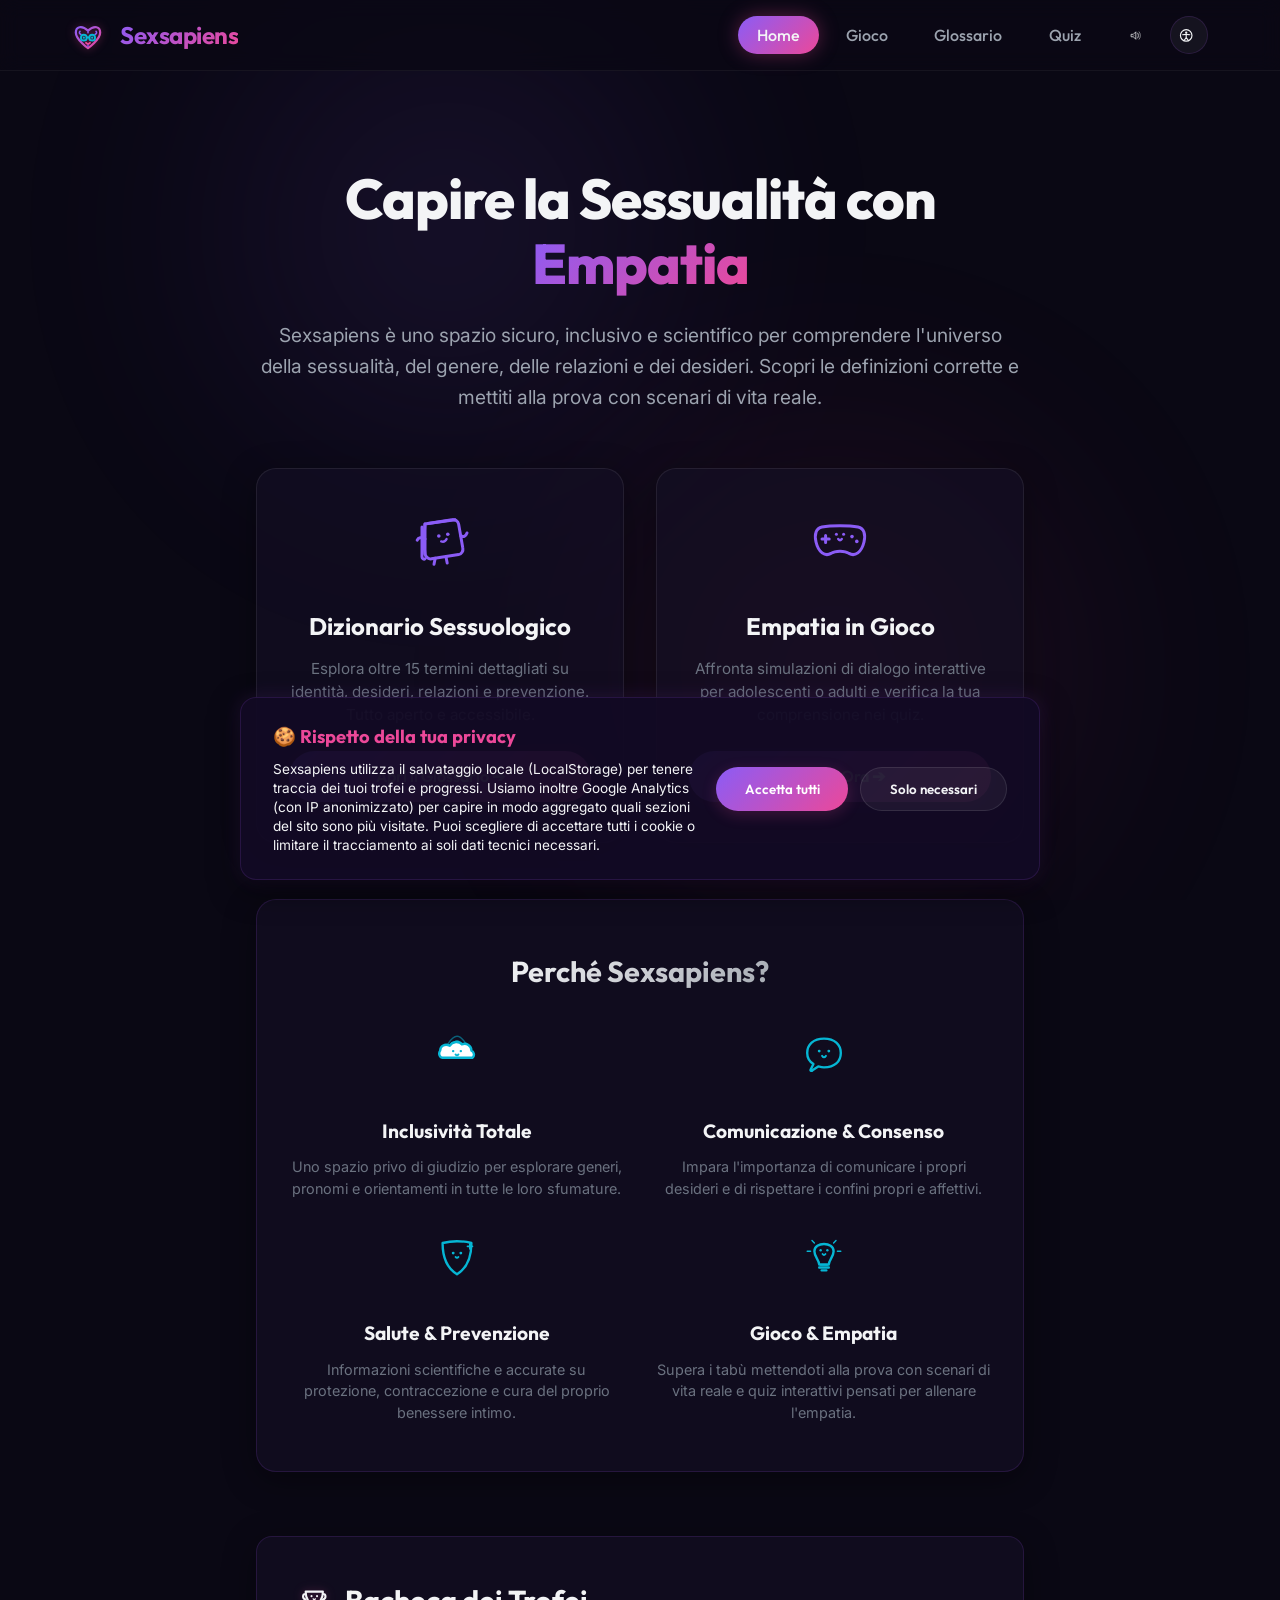
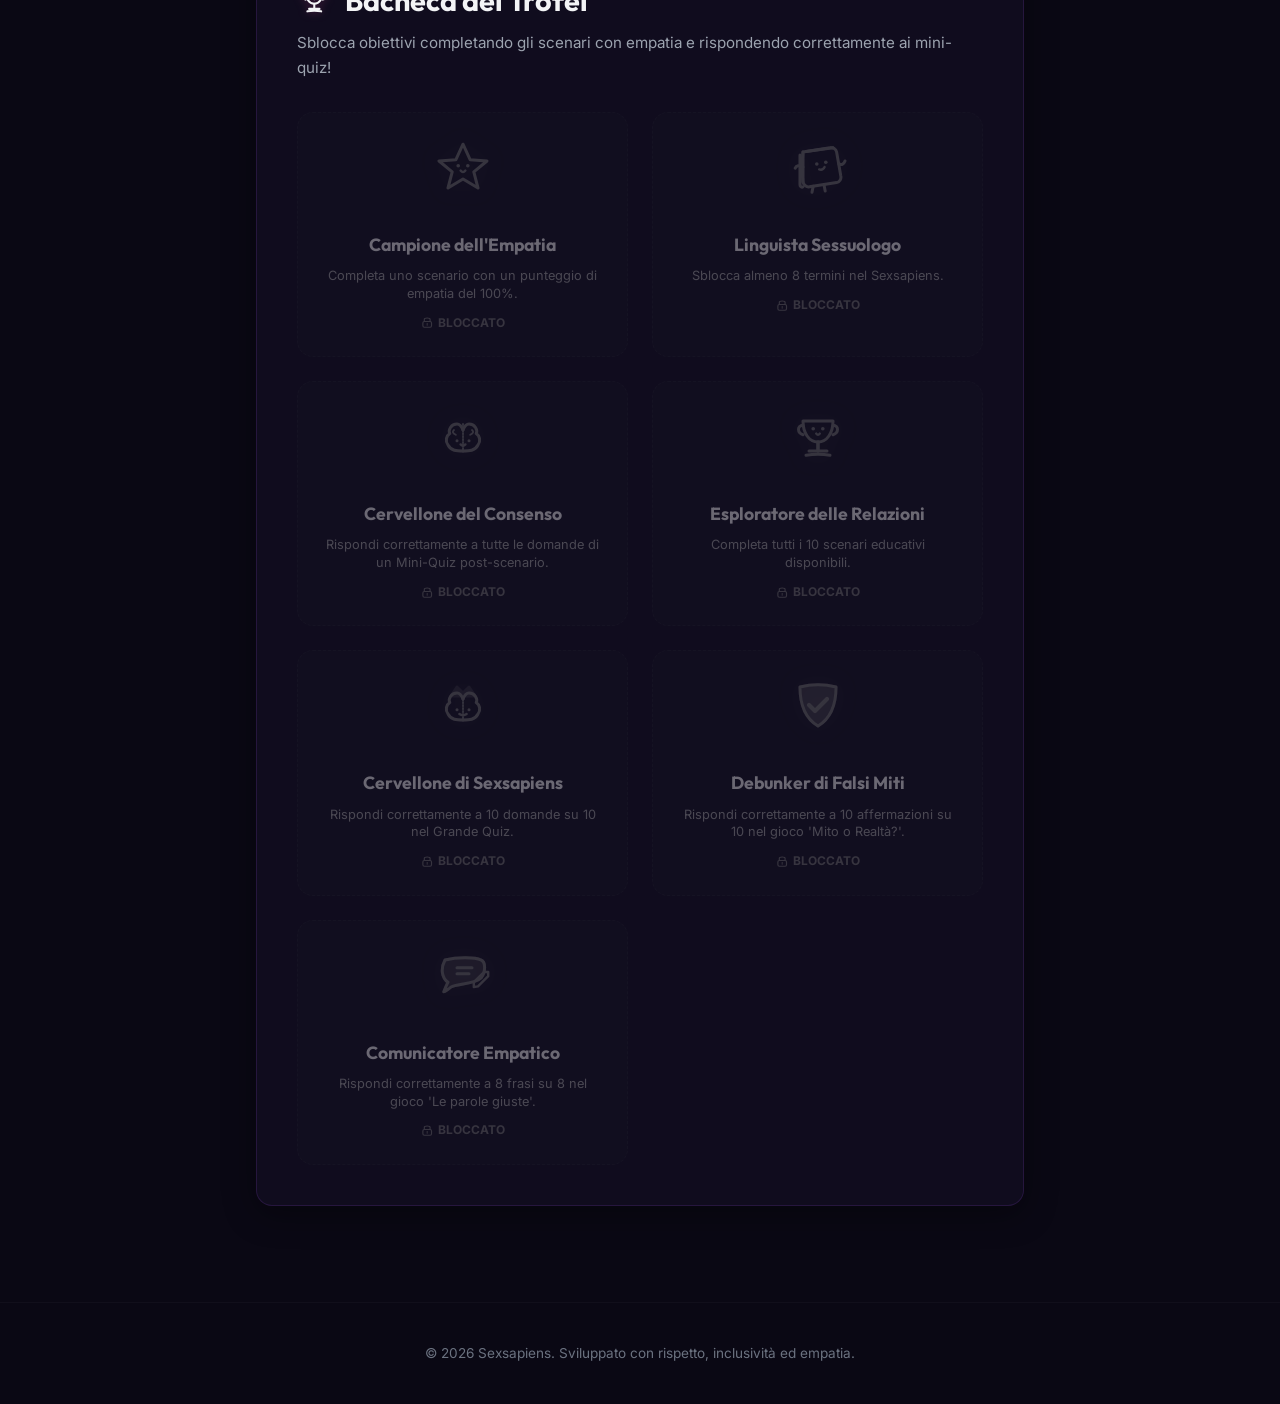
==== index.html @ 1954ef8f "Aggiorna logo navbar con versione colorata ufficiale (#2) Sostituisce il logo monocromatico con il l" ====
<!DOCTYPE html>
<html lang="it">
<head>
    <meta charset="UTF-8">
    <meta name="viewport" content="width=device-width, initial-scale=1.0">
    <title>Sexsapiens - Impara ed Esplora la Sessualità con Empatia</title>
    <meta name="description" content="Sexsapiens è uno spazio sicuro, inclusivo e scientifico per comprendere l'universo della sessualità, del genere, delle relazioni e dei desideri. Scopri definizioni chiare e mettiti alla prova con scenari interattivi.">

    <!-- Open Graph / Facebook / WhatsApp / Telegram -->
    <meta property="og:type" content="website">
    <meta property="og:url" content="https://sexsapiens.it/">
    <meta property="og:title" content="Sexsapiens - Impara ed Esplora la Sessualità con Empatia">
    <meta property="og:description" content="Spazio sicuro, inclusivo e scientifico per comprendere l'universo della sessualità, del genere, delle relazioni e dei desideri.">
    <meta property="og:image" content="https://sexsapiens.it/og-image.png">
    <meta property="og:image:width" content="1024">
    <meta property="og:image:height" content="536">

    <!-- Twitter / X / LinkedIn -->
    <meta name="twitter:card" content="summary_large_image">
    <meta name="twitter:url" content="https://sexsapiens.it/">
    <meta name="twitter:title" content="Sexsapiens - Impara ed Esplora la Sessualità con Empatia">
    <meta name="twitter:description" content="Spazio sicuro, inclusivo e scientifico per comprendere l'universo della sessualità, del genere, delle relazioni e dei desideri.">
    <meta name="twitter:image" content="https://sexsapiens.it/og-image.png">

    <!-- Google Fonts: Outfit per i titoli, Inter per il testo leggibile -->
    <link rel="preconnect" href="https://fonts.googleapis.com">
    <link rel="preconnect" href="https://fonts.gstatic.com" crossorigin>
    <link href="https://fonts.googleapis.com/css2?family=Inter:wght@300;400;500;600;700&family=Outfit:wght@400;500;600;700;800&family=Atkinson+Hyperlegible:ital,wght@0,400;0,700;1,400;1,700&display=swap" rel="stylesheet">
    <link rel="stylesheet" href="style.css">
    
    <!-- PWA Configurations -->
    <link rel="manifest" href="manifest.json">
    <meta name="theme-color" content="#120a24">
    <meta name="apple-mobile-web-app-capable" content="yes">
    <meta name="apple-mobile-web-app-status-bar-style" content="black-translucent">
    <meta name="apple-mobile-web-app-title" content="Sexsapiens">
    <link rel="apple-touch-icon" href="pwa-icon-192.png">

    <!-- Google tag (gtag.js) -->
    <script async src="https://www.googletagmanager.com/gtag/js?id=G-V53G68EN0C"></script>
    <script>
      // Disabilita il tracciamento all'avvio se il consenso non è stato ancora concesso
      if (localStorage.getItem('sexsapiens_cookie_consent') !== 'accepted') {
        window['ga-disable-G-V53G68EN0C'] = true;
      }

      window.dataLayer = window.dataLayer || [];
      function gtag(){dataLayer.push(arguments);}
      gtag('js', new Date());

      gtag('config', 'G-V53G68EN0C', {
        'anonymize_ip': true
      });
    </script>
</head>
<body>
    <!-- Sfondo animato a sfumature neon -->
    <div class="bg-gradient-glow"></div>

    <header>
        <div class="header-container">
            <div class="logo" id="btn-home">
                <span class="logo-icon">
                    <svg class="doodle-logo-svg" viewBox="0 0 100 100" width="32" height="32" fill="none">
                        <defs>
                            <linearGradient id="logoAccentGradient" x1="0%" y1="0%" x2="100%" y2="100%">
                                <stop offset="0%" stop-color="#8b5cf6" />
                                <stop offset="100%" stop-color="#ec4899" />
                            </linearGradient>
                        </defs>
                        <!-- Cuore / Cervello -->
                        <path d="M50 85 C50 85 12 58 12 36 C12 18 30 12 50 30 C70 12 88 18 88 36 C88 58 50 85 50 85 Z" stroke="url(#logoAccentGradient)" stroke-width="7" stroke-linecap="round" stroke-linejoin="round" />
                        <!-- Divisione Cervello (Emisferi) -->
                        <path d="M50 30 L50 40 M50 72 L50 82" stroke="#8b5cf6" stroke-width="5" stroke-dasharray="2 3" stroke-linecap="round" />
                        <!-- Rughe del Cervello -->
                        <path d="M25 32 Q20 38 28 42" stroke="#8b5cf6" stroke-width="5" stroke-linecap="round" />
                        <path d="M75 32 Q80 38 72 42" stroke="#8b5cf6" stroke-width="5" stroke-linecap="round" />
                        <!-- Occhiali Sapiens -->
                        <circle cx="37" cy="52" r="9" stroke="#06b6d4" stroke-width="6" />
                        <circle cx="63" cy="52" r="9" stroke="#06b6d4" stroke-width="6" />
                        <path d="M46 52 Q50 49 54 52" stroke="#06b6d4" stroke-width="6" stroke-linecap="round" />
                        <!-- Occhi -->
                        <circle cx="37" cy="52" r="3.5" fill="#06b6d4" stroke="none" />
                        <circle cx="63" cy="52" r="3.5" fill="#06b6d4" stroke="none" />
                        <!-- Sorriso -->
                        <path d="M44 68 Q50 75 56 68" stroke="#ec4899" stroke-width="6" stroke-linecap="round" />
                    </svg>
                </span>
                <h1>Sexsapiens</h1>
            </div>
            <nav>
                <button class="nav-link active" data-target="home">Home</button>
                <button class="nav-link" data-target="simulator">Gioco</button>
                <button class="nav-link" data-target="glossary">Glossario</button>
                <button class="nav-link" data-target="quiz-mode">Quiz</button>
                <button class="nav-link audio-toggle-btn" id="btn-audio-toggle" title="Attiva/Disattiva Audio"></button>
                <button class="a11y-toggle-btn" id="btn-a11y-toggle" title="Accessibilità ed Inclusività" aria-haspopup="true" aria-expanded="false">
                    <svg class="doodle-icon-inline" viewBox="0 0 100 100" fill="none" stroke="currentColor" stroke-width="8" stroke-linecap="round" stroke-linejoin="round" style="width: 1.3em; height: 1.3em; vertical-align: middle;">
                        <circle cx="50" cy="50" r="40" />
                        <circle cx="50" cy="30" r="8" fill="currentColor" stroke="none" />
                        <path d="M25 45 Q50 40 75 45" />
                        <path d="M50 38 L50 65 L35 85 M50 65 L65 85" />
                    </svg>
                </button>
            </nav>
        </div>
        
        <!-- Pannello Accessibilità fluttuante -->
        <div id="a11y-menu-panel" class="a11y-menu-panel glass-panel hidden" aria-label="Opzioni di Accessibilità">
            <h3>Strumenti di Accessibilità</h3>
            
            <div class="a11y-option">
                <span class="a11y-option-label">Alta leggibilità (dislessia)</span>
                <button class="a11y-btn-toggle" id="btn-toggle-dyslexia" aria-pressed="false">Disattivo</button>
            </div>
            
            <div class="a11y-option">
                <span class="a11y-option-label">Contrasto elevato</span>
                <button class="a11y-btn-toggle" id="btn-toggle-contrast" aria-pressed="false">Disattivo</button>
            </div>
            
            <div class="a11y-option-size">
                <span class="a11y-option-label" style="display: block; margin-bottom: 0.5rem; text-align: left;">Dimensione testo</span>
                <div class="a11y-size-buttons">
                    <button class="a11y-size-btn active" data-size="normal">Normale</button>
                    <button class="a11y-size-btn" data-size="large">Grande</button>
                    <button class="a11y-size-btn" data-size="xlarge">Molto Grande</button>
                </div>
            </div>
        </div>
    </header>

    <main class="content-container">
        
        <!-- SEZIONE 1: HOME / LANDING PAGE -->
        <section id="sec-home" class="view-section active">
            <div class="hero-section">
                <h2 class="hero-title">Capire la Sessualità con <span class="text-gradient">Empatia</span></h2>
                <p class="hero-subtitle">
                    Sexsapiens è uno spazio sicuro, inclusivo e scientifico per comprendere l'universo della sessualità, del genere, delle relazioni e dei desideri. Scopri le definizioni corrette e mettiti alla prova con scenari di vita reale.
                </p>

                <!-- Bottoni CTA per navigazione rapida -->
                <div class="cta-cards-container">
                    <div class="cta-card glass-panel" id="cta-go-glossary">
                        <div class="cta-icon">
                            <svg class="doodle-icon" viewBox="0 0 100 100" fill="none" stroke="currentColor" stroke-width="5" stroke-linecap="round" stroke-linejoin="round">
                              <path d="M25 25 L70 18 C75 17 80 20 81 25 L88 65 C89 70 86 75 81 76 L36 83 C31 84 26 80 25 75 Z" />
                              <path d="M25 25 C25 25 22 55 25 75" />
                              <path d="M20 30 L20 80 C20 82 23 85 25 83" />
                              <path d="M30 24 L75 18" />
                              <circle cx="48" cy="45" r="3" fill="currentColor" stroke="none" />
                              <circle cx="63" cy="42" r="3" fill="currentColor" stroke="none" />
                              <path d="M52 54 Q58 56 61 50" stroke-width="4" />
                              <path d="M25 50 Q15 45 12 52" />
                              <path d="M85 45 Q92 48 95 40" />
                              <path d="M42 82 L40 92" />
                              <path d="M60 80 L62 90" />
                            </svg>
                        </div>
                        <h3>Dizionario Sessuologico</h3>
                        <p>Esplora oltre 15 termini dettagliati su identità, desideri, relazioni e prevenzione. Tutto aperto e accessibile.</p>
                        <span class="btn-primary">Apri il Glossario ➔</span>
                    </div>
                    <div class="cta-card glass-panel" id="cta-go-game">
                        <div class="cta-icon">
                            <svg class="doodle-icon" viewBox="0 0 100 100" fill="none" stroke="currentColor" stroke-width="5" stroke-linecap="round" stroke-linejoin="round">
                              <path d="M20 30 C35 27 65 27 80 30 C90 32 93 42 90 55 C86 72 75 80 65 74 C58 69 42 69 35 74 C25 80 14 72 10 55 C7 42 10 32 20 30 Z" />
                              <path d="M20 50 L32 50 M26 44 L26 56" stroke-width="5" />
                              <circle cx="70" cy="46" r="3" fill="currentColor" stroke="none" />
                              <circle cx="78" cy="54" r="3" fill="currentColor" stroke="none" />
                              <circle cx="44" cy="42" r="2.5" fill="currentColor" stroke="none" />
                              <circle cx="56" cy="42" r="2.5" fill="currentColor" stroke="none" />
                              <path d="M47 50 Q50 54 53 50" stroke-width="4" />
                            </svg>
                        </div>
                        <h3>Empatia in Gioco</h3>
                        <p>Affronta simulazioni di dialogo interattive per adolescenti o adulti e verifica la tua comprensione nei quiz.</p>
                        <span class="btn-primary">Gioca Ora ➔</span>
                    </div>
                </div>

                <!-- Pilastri di valore -->
                <div class="values-section glass-panel">
                    <h3 class="section-subtitle-center">Perché Sexsapiens?</h3>
                    <div class="values-grid">
                        <div class="value-item">
                            <span class="value-icon">
                                <svg class="doodle-icon" viewBox="0 0 100 100" fill="none" stroke="currentColor" stroke-width="5" stroke-linecap="round" stroke-linejoin="round">
                                  <path d="M25 60 C20 40 40 15 50 15 C60 15 80 40 75 60" stroke-width="3" opacity="0.5" />
                                  <path d="M32 60 C28 45 42 25 50 25 C58 25 72 45 68 60" stroke-width="3" opacity="0.7" />
                                  <path d="M39 60 C36 50 44 35 50 35 C56 35 64 50 61 60" stroke-width="3" />
                                  <path d="M20 60 C15 60 10 52 15 45 C15 35 25 30 35 35 C40 25 55 25 60 32 C70 28 80 35 80 45 C85 47 88 55 82 60 Z" fill="#ffffff" />
                                  <circle cx="42" cy="46" r="2.5" fill="currentColor" stroke="none" />
                                  <circle cx="58" cy="46" r="2.5" fill="currentColor" stroke="none" />
                                  <path d="M47 53 Q50 57 53 53" stroke-width="4" />
                                </svg>
                            </span>
                            <h4>Inclusività Totale</h4>
                            <p>Uno spazio privo di giudizio per esplorare generi, pronomi e orientamenti in tutte le loro sfumature.</p>
                        </div>
                        <div class="value-item">
                            <span class="value-icon">
                                <svg class="doodle-icon" viewBox="0 0 100 100" fill="none" stroke="currentColor" stroke-width="5" stroke-linecap="round" stroke-linejoin="round">
                                  <path d="M50 80 C72 80 85 68 85 50 C85 32 72 20 50 20 C28 20 15 32 15 50 C15 60 20 68 28 73 L22 85 C21 87 24 88 26 86 L38 78 C42 79 46 80 50 80 Z" />
                                  <circle cx="40" cy="46" r="3" fill="currentColor" stroke="none" />
                                  <circle cx="60" cy="46" r="3" fill="currentColor" stroke="none" />
                                  <path d="M46 56 Q50 62 54 56" stroke-width="4" />
                                </svg>
                            </span>
                            <h4>Comunicazione & Consenso</h4>
                            <p>Impara l'importanza di comunicare i propri desideri e di rispettare i confini propri e affettivi.</p>
                        </div>
                        <div class="value-item">
                            <span class="value-icon">
                                <svg class="doodle-icon" viewBox="0 0 100 100" fill="none" stroke="currentColor" stroke-width="5" stroke-linecap="round" stroke-linejoin="round">
                                  <path d="M20 25 C40 20 60 20 80 25 C80 50 75 75 50 90 C25 75 20 50 20 25 Z" />
                                  <path d="M72 32 L82 32 M77 27 L77 37" stroke-width="4" />
                                  <circle cx="42" cy="46" r="3" fill="currentColor" stroke="none" />
                                  <circle cx="58" cy="46" r="3" fill="currentColor" stroke="none" />
                                  <path d="M47 54 Q50 58 53 54" stroke-width="4" />
                                </svg>
                            </span>
                            <h4>Salute & Prevenzione</h4>
                            <p>Informazioni scientifiche e accurate su protezione, contraccezione e cura del proprio benessere intimo.</p>
                        </div>
                        <div class="value-item">
                            <span class="value-icon">
                                <svg class="doodle-icon" viewBox="0 0 100 100" fill="none" stroke="currentColor" stroke-width="5" stroke-linecap="round" stroke-linejoin="round">
                                  <!-- Lampadina doodle -->
                                  <path d="M30 42 C30 22, 70 22, 70 42 C70 54, 60 60, 60 70 L40 70 C40 60, 30 54, 30 42 Z" />
                                  <path d="M43 70 L57 70 M40 76 L60 76 M45 82 L55 82" />
                                  <path d="M15 42 L22 42 M85 42 L78 42 M25 20 L30 25 M75 20 L70 25" stroke-width="3" />
                                  <!-- Faccina felice -->
                                  <circle cx="43" cy="40" r="2.5" fill="currentColor" stroke="none" />
                                  <circle cx="57" cy="40" r="2.5" fill="currentColor" stroke="none" />
                                  <path d="M47 48 Q50 52 53 48" stroke-width="4" />
                                </svg>
                            </span>
                            <h4>Gioco & Empatia</h4>
                            <p>Supera i tabù mettendoti alla prova con scenari di vita reale e quiz interattivi pensati per allenare l'empatia.</p>
                        </div>
                    </div>
                </div>

                <!-- Bacheca dei Trofei -->
                <div class="trophy-showcase glass-panel">
                    <h3>
                        <svg class="doodle-icon-inline title-doodle-icon" viewBox="0 0 100 100" fill="none" stroke="currentColor" stroke-width="6" stroke-linecap="round" stroke-linejoin="round">
                          <path d="M25 25 L75 25 C75 45 65 60 50 60 C35 60 25 45 25 25 Z" />
                          <path d="M25 32 C15 32 15 45 25 48" />
                          <path d="M75 32 C85 32 85 45 75 48" />
                          <path d="M50 60 L50 75" stroke-width="6" />
                          <path d="M35 75 C45 75 55 75 65 75" />
                          <path d="M30 82 C42 80 58 80 70 82" />
                          <circle cx="42" cy="38" r="3" fill="currentColor" stroke="none" />
                          <circle cx="58" cy="38" r="3" fill="currentColor" stroke="none" />
                          <path d="M47 46 Q50 50 53 46" stroke-width="4" />
                        </svg>Bacheca dei Trofei
                    </h3>
                    <p class="trophy-subtitle">Sblocca obiettivi completando gli scenari con empatia e rispondendo correttamente ai mini-quiz!</p>
                    <div class="trophy-grid" id="trophy-grid">
                        <!-- Caricati dinamicamente da JS -->
                    </div>
                </div>
            </div>
        </section>

        <!-- SEZIONE 2: SCENARI (GIOCO SIMULATORE) -->
        <section id="sec-simulator" class="view-section">
            
            <!-- Schermata Scelta Gioco -->
            <div id="game-mode-selection-screen" class="game-mode-selection-screen glass-panel">
                <h3 class="selector-heading">Scegli la tua attività:</h3>
                <p class="scenario-selection-subtitle">Mettiti alla prova con due modalità completamente diverse.</p>
                <div class="cards-grid" style="margin-top: 1.5rem;">
                    <!-- Card Simulatore -->
                    <div class="selection-card game-card" id="card-play-scenarios">
                        <div class="card-icon">
                            <svg class="doodle-icon" viewBox="0 0 100 100" fill="none" stroke="currentColor" stroke-width="5" stroke-linecap="round" stroke-linejoin="round">
                              <path d="M20 30 C35 27 65 27 80 30 C90 32 93 42 90 55 C86 72 75 80 65 74 C58 69 42 69 35 74 C25 80 14 72 10 55 C7 42 10 32 20 30 Z" />
                              <path d="M20 50 L32 50 M26 44 L26 56" stroke-width="5" />
                              <circle cx="70" cy="46" r="3" fill="currentColor" stroke="none" />
                              <circle cx="78" cy="54" r="3" fill="currentColor" stroke="none" />
                              <circle cx="44" cy="42" r="2.5" fill="currentColor" stroke="none" />
                              <circle cx="56" cy="42" r="2.5" fill="currentColor" stroke="none" />
                              <path d="M47 50 Q50 54 53 50" stroke-width="4" />
                            </svg>
                        </div>
                        <h3>Empatia in Gioco</h3>
                        <p>Affronta scenari reali a bivi, esplorando la comunicazione e le dinamiche interpersonali.</p>
                        <span class="btn-primary">Gioca ➔</span>
                    </div>
                    <!-- Card Miti -->
                    <div class="selection-card game-card" id="card-play-myths">
                        <div class="card-icon">
                            <svg class="doodle-icon" viewBox="0 0 100 100" fill="none" stroke="currentColor" stroke-width="5" stroke-linecap="round" stroke-linejoin="round">
                              <path d="M20 20 C40 15 60 15 80 20 C80 45 75 70 50 85 C25 70 20 45 20 20 Z" fill="var(--accent-cyan)" opacity="0.3" />
                              <path d="M20 20 C40 15 60 15 80 20 C80 45 75 70 50 85 C25 70 20 45 20 20 Z" />
                              <path d="M35 50 L45 60 L65 40" stroke-width="7" />
                              <circle cx="44" cy="42" r="2.5" fill="currentColor" stroke="none" />
                              <circle cx="56" cy="42" r="2.5" fill="currentColor" stroke="none" />
                            </svg>
                        </div>
                        <h3>Mito o Realtà?</h3>
                        <p>Sfida te stesso nel riconoscere le bufale e le verità scientifiche su salute e sessualità.</p>
                        <span class="btn-primary">Sfida i Miti ➔</span>
                    </div>
                    <!-- Card Le Parole Giuste -->
                    <div class="selection-card game-card" id="card-play-words">
                        <div class="card-icon">
                            <svg class="doodle-icon" viewBox="0 0 100 100" fill="none" stroke="currentColor" stroke-width="5" stroke-linecap="round" stroke-linejoin="round">
                              <path d="M20 25 C40 20 70 20 80 25 C88 28 88 45 80 55 C70 65 40 65 30 70 C28 72 20 78 18 78 C18 78 22 68 25 62 C15 55 12 40 20 25 Z" />
                              <path d="M40 38 L65 38 M40 48 L60 48" stroke-width="5" />
                              <path d="M68 62 L85 45 C87 43 90 43 92 45 C94 47 94 50 92 52 L75 69 L68 70 Z" stroke-width="4" fill="var(--accent-magenta)" opacity="0.3" />
                              <circle cx="38" cy="35" r="2" fill="currentColor" stroke="none" />
                              <circle cx="58" cy="35" r="2" fill="currentColor" stroke="none" />
                            </svg>
                        </div>
                        <h3>Le Parole Giuste</h3>
                        <p>Impara a evitare frasi insensibili o escludenti, trovando l'alternativa empatica e corretta.</p>
                        <span class="btn-primary">Inizia ➔</span>
                    </div>
                </div>
            </div>

            <!-- Schermata Scelta Target (Nascosta di default) -->
            <div id="target-selection-screen" class="target-selection-screen glass-panel hidden">
                <div style="display: flex; align-items: center; justify-content: space-between; margin-bottom: 1rem; width: 100%; flex-wrap: wrap; gap: 10px;">
                    <h3 class="selector-heading" style="margin-bottom:0;">Scegli il tuo percorso:</h3>
                    <button class="btn-secondary" id="btn-back-to-games" style="padding: 0.5rem 1rem; font-size: 0.85rem;">⬅ Cambia Gioco</button>
                </div>
                <p class="scenario-selection-subtitle">Seleziona la fascia d'età e le tematiche che desideri affrontare per iniziare a giocare.</p>
                <div class="cards-grid" style="margin-top: 1.5rem;">
                    <!-- Card Giovani -->
                    <div class="selection-card target-card" id="card-youth" data-audience="youth">
                        <div class="card-icon">
                            <svg class="doodle-icon" viewBox="0 0 100 100" fill="none" stroke="currentColor" stroke-width="5" stroke-linecap="round" stroke-linejoin="round">
                              <path d="M50 15 L25 52 L48 52 L35 85 L75 45 L52 45 Z" />
                              <circle cx="44" cy="40" r="2.5" fill="currentColor" stroke="none" />
                              <circle cx="56" cy="40" r="2.5" fill="currentColor" stroke="none" />
                              <path d="M47 46 Q50 49 53 46" stroke-width="3" />
                            </svg>
                        </div>
                        <h3>Giovani & Adolescenti</h3>
                        <p>Identità, orientamento, prime relazioni, consenso e scoperta di sé in modo semplice e inclusivo.</p>
                        <span class="btn-primary">Entra ➔</span>
                    </div>
                    <!-- Card Adulti -->
                    <div class="selection-card target-card" id="card-adults" data-audience="adults">
                        <div class="card-icon">
                            <svg class="doodle-icon" viewBox="0 0 100 100" fill="none" stroke="currentColor" stroke-width="5" stroke-linecap="round" stroke-linejoin="round">
                              <path d="M50 85 C65 85 75 75 75 60 C75 42 62 30 55 15 C52 25 45 32 38 38 C30 45 25 55 25 65 C25 76 35 85 50 85 Z" />
                              <path d="M50 78 C58 78 63 72 63 65 C63 56 55 50 50 42 C45 50 42 54 39 58 C37 62 37 68 50 78 Z" stroke-width="3" opacity="0.7" />
                              <circle cx="44" cy="60" r="2.5" fill="currentColor" stroke="none" />
                              <circle cx="56" cy="60" r="2.5" fill="currentColor" stroke="none" />
                              <path d="M47 66 Q50 70 53 66" stroke-width="4" />
                            </svg>
                        </div>
                        <h3>Adulti & Coppie</h3>
                        <p>Desiderio, fantasie, comunicazione intima, consenso avanzato e la complessità delle relazioni.</p>
                        <span class="btn-primary">Entra ➔</span>
                    </div>
                </div>
            </div>

            <!-- Schermata Gioco Miti -->
            <div id="myth-game-screen" class="myth-game-screen glass-panel hidden">
                <div class="myth-header" style="display: flex; align-items: center; justify-content: space-between; margin-bottom: 1.5rem; width: 100%; flex-wrap: wrap; gap: 10px;">
                    <button class="btn-secondary" id="btn-back-to-games-myths" style="padding: 0.5rem 1rem; font-size: 0.85rem;">⬅ Cambia Gioco</button>
                    <div class="quiz-score-badge" style="margin-left: auto;">Punti: <span id="myth-score">0</span></div>
                </div>
                
                <!-- Struttura Flip Card 3D -->
                <div class="flip-card-container">
                    <div class="flip-card" id="myth-card">
                        <div class="flip-card-inner">
                            <!-- Fronte della Carta -->
                            <div class="flip-card-front glass-panel">
                                <span class="quiz-badge" id="myth-progress">Affermazione 1 di 10</span>
                                <h3 id="myth-text">Testo dell'affermazione...</h3>
                                <p class="myth-prompt-text">È un mito o una realtà scientifica?</p>
                                <div class="myth-action-buttons">
                                    <button class="myth-btn btn-myth" id="btn-choice-myth">MITO ❌</button>
                                    <button class="myth-btn btn-reality" id="btn-choice-reality">VERITÀ  </button>
                                </div>
                            </div>
                            <!-- Retro della Carta -->
                            <div class="flip-card-back glass-panel">
                                <div class="result-indicator" id="myth-result-indicator">GIUSTO!</div>
                                <h4 id="myth-back-title">La Spiegazione</h4>
                                <p id="myth-back-explanation">Spiegazione qui...</p>
                                <button class="btn-primary" id="btn-next-myth">Prossima ➔</button>
                            </div>
                        </div>
                    </div>
                </div>
            </div>

            <!-- Schermata Risultati Gioco Miti -->
            <div id="myth-game-results" class="myth-game-results glass-panel hidden">
                <div class="quiz-result-icon" id="myth-result-icon" style="display: flex; justify-content: center; align-items: center; margin-bottom: 1.5rem;">
                    <!-- Icona del risultato dinamica -->
                </div>
                <h2 id="myth-result-title" style="margin-top: 1rem; font-size: 2rem; text-align: center;">Titolo Risultato</h2>
                <p id="myth-result-subtitle" class="section-subtitle" style="margin-top: 0.5rem; max-width: 500px; margin-left: auto; margin-right: auto; text-align: center;">
                    Descrizione del risultato.
                </p>
                
                <div class="score-display-box glass-panel" style="max-width: 250px; margin: 2rem auto; padding: 1.5rem; border-radius: 15px; text-align: center;">
                    <span style="font-size: 0.9rem; text-transform: uppercase; color: var(--text-muted); font-weight: 700; display: block; margin-bottom: 0.5rem;">Miti Debunkati</span>
                    <span id="myth-final-score" style="font-size: 2.5rem; font-weight: 800; color: var(--accent-cyan);">0/10</span>
                </div>

                <div style="display: flex; gap: 15px; justify-content: center; flex-wrap: wrap; margin-top: 2rem;">
                    <button class="btn-primary" id="btn-restart-myth-game">Gioca Ancora ➔</button>
                    <button class="btn-secondary" id="btn-myths-to-games">Cambia Gioco</button>
                </div>
            </div>

            <!-- Schermata Gioco Le Parole Giuste -->
            <div id="words-game-screen" class="words-game-screen glass-panel hidden">
                <div class="words-header" style="display: flex; align-items: center; justify-content: space-between; margin-bottom: 1.5rem; width: 100%; flex-wrap: wrap; gap: 10px;">
                    <button class="btn-secondary" id="btn-back-to-games-words" style="padding: 0.5rem 1rem; font-size: 0.85rem;">⬅ Cambia Gioco</button>
                    <div class="quiz-score-badge" style="margin-left: auto;">Punti: <span id="words-score">0</span></div>
                </div>

                <div class="words-game-container" style="display: flex; flex-direction: column; gap: 1.5rem;">
                    <span class="quiz-badge" id="words-progress" style="align-self: flex-start;">Frase 1 di 8</span>
                    
                    <!-- Area Bolla di Chat da Correggere -->
                    <div class="chat-container" style="width: 100%; margin: 0.5rem 0;">
                        <div class="chat-bubble received">
                            <span class="chat-sender">Qualcuno dice:</span>
                            <p id="words-wrong-text">"Ma è solo una fase, dai, vedrai che ti passa."</p>
                        </div>
                    </div>

                    <p class="words-prompt-text" style="font-weight: 700; color: var(--accent-cyan); text-align: left; margin: 0.5rem 0;">Come puoi rispondergli in modo empatico ed inclusivo?</p>

                    <!-- Opzioni di Risposta Empatica -->
                    <div id="words-options-container" class="words-options-container" style="display: flex; flex-direction: column; gap: 12px; width: 100%;">
                        <!-- Bottoni opzioni generati via JS -->
                    </div>

                    <!-- Spiegazione Didattica (Nascosta inizialmente) -->
                    <div id="words-explanation-panel" class="words-explanation-panel hidden glass-panel" style="margin-top: 1.5rem; padding: 1.5rem; border: 2px solid var(--border-color); border-radius: 12px; text-align: left;">
                        <div class="explanation-status" id="words-explanation-status" style="font-size: 1.2rem; font-weight: 800; text-transform: uppercase; margin-bottom: 0.8rem;">ESATTO!</div>
                        <h4 style="color: var(--accent-magenta); margin-top: 0; margin-bottom: 0.5rem; font-size: 1.1rem;">Perché è importante?</h4>
                        <p id="words-explanation-text" style="font-size: 0.9rem; color: var(--text-color); line-height: 1.5; margin-bottom: 1rem;">Spiegazione didattica...</p>
                        <button class="btn-primary" id="btn-next-word">Prossima Frase ➔</button>
                    </div>
                </div>
            </div>

            <!-- Schermata Risultati Gioco Le Parole Giuste -->
            <div id="words-game-results" class="words-game-results glass-panel hidden" style="text-align: center; padding: 2rem;">
                <div class="quiz-result-icon" id="words-result-icon" style="display: flex; justify-content: center; align-items: center; margin-bottom: 1.5rem;">
                    <!-- Icona del risultato dinamica -->
                </div>
                <h2 id="words-result-title" style="font-size: 2rem; margin-top: 1rem;">Risultato Gioco</h2>
                <p id="words-result-subtitle" style="color: var(--text-muted); margin-bottom: 2rem; max-width: 600px; margin-left: auto; margin-right: auto; line-height: 1.6;">
                    Valutazione delle tue capacità comunicative...
                </p>

                <div class="score-display-box glass-panel" style="max-width: 250px; margin: 2rem auto; padding: 1.5rem; border-radius: 15px;">
                    <span style="font-size: 0.9rem; text-transform: uppercase; color: var(--text-muted); font-weight: 700; display: block; margin-bottom: 0.5rem;">Punteggio Finale</span>
                    <span id="words-final-score" style="font-size: 2.5rem; font-weight: 800; color: var(--accent-magenta);">0/0</span>
                </div>

                <div style="display: flex; gap: 15px; justify-content: center; flex-wrap: wrap; margin-top: 2rem;">
                    <button class="btn-primary" id="btn-restart-words">Rigioca ➔</button>
                    <button class="btn-secondary" id="btn-words-to-games">Cambia Gioco</button>
                </div>
            </div>

            <!-- Schermata Scelta Scenario -->
            <div id="scenario-selection-screen" class="scenario-selection-screen glass-panel hidden">
                <div style="display: flex; justify-content: space-between; align-items: center; margin-bottom: 1.5rem; flex-wrap: wrap; gap: 10px;">
                    <div>
                        <h3 style="font-size: 1.5rem; display: flex; align-items: center; gap: 8px;">
                            <svg class="doodle-icon-inline title-doodle-icon" viewBox="0 0 100 100" fill="none" stroke="currentColor" stroke-width="6" stroke-linecap="round" stroke-linejoin="round">
                              <path d="M22 25 C35 22 52 25 52 42 C52 58 35 62 22 58 C15 55 15 32 22 25 Z" />
                              <circle cx="30" cy="38" r="2.5" fill="currentColor" stroke="none" />
                              <circle cx="42" cy="38" r="2.5" fill="currentColor" stroke="none" />
                              <path d="M32 46 Q36 50 40 46" stroke-width="4" />
                              <path d="M48 42 C62 38 78 42 78 58 C78 75 62 78 48 75 C42 72 42 48 48 42 Z" />
                              <circle cx="58" cy="54" r="2.5" fill="currentColor" stroke="none" />
                              <circle cx="68" cy="54" r="2.5" fill="currentColor" stroke="none" />
                              <path d="M60 66 Q63 62 66 66" stroke-width="4" />
                            </svg>Seleziona una situazione
                        </h3>
                        <p class="scenario-selection-subtitle" style="margin: 0;">Mettiti nei panni dei protagonisti e prova a risolvere la conversazione con empatia.</p>
                    </div>
                    <button class="btn-secondary" id="btn-change-audience" style="padding: 0.5rem 1rem; font-size: 0.85rem; border-radius: 8px;">⬅ Cambia Percorso</button>
                </div>
                <div class="scenarios-list-grid" id="scenarios-list-grid">
                    <!-- Dinamico da JS -->
                </div>
            </div>

            <div class="simulator-layout hidden" id="simulator-layout-area">
                <!-- Colonna sinistra: Area di gioco -->
                <div class="game-area">
                    <div class="game-header">
                        <div class="scenario-category" id="scenario-category">Categoria</div>
                        <h2 id="scenario-title">Caricamento scenario...</h2>
                        <div class="progress-bar-container">
                            <div class="progress-bar-fill" id="progress-bar" style="width: 0%;"></div>
                        </div>
                    </div>

                    <!-- Finestra del dialogo -->
                    <div class="dialogue-card glass-panel">
                        <div class="character-container">
                            <div class="avatar-circle" id="character-avatar">
                                <svg class="doodle-icon" viewBox="0 0 100 100" fill="none" stroke="currentColor" stroke-width="5" stroke-linecap="round" stroke-linejoin="round" style="width: 100%; height: 100%; color: var(--accent-magenta);">
                                  <path d="M50 80 C72 80 85 68 85 50 C85 32 72 20 50 20 C28 20 15 32 15 50 C15 60 20 68 28 73 L22 85 C21 87 24 88 26 86 L38 78 C42 79 46 80 50 80 Z" />
                                  <circle cx="40" cy="46" r="3" fill="currentColor" stroke="none" />
                                  <circle cx="60" cy="46" r="3" fill="currentColor" stroke="none" />
                                  <path d="M46 56 Q50 62 54 56" stroke-width="4" />
                                </svg>
                            </div>
                            <div class="character-info">
                                <span class="character-name" id="character-name">Personaggio</span>
                                <span class="character-status" id="character-status">Sta parlando...</span>
                            </div>
                        </div>
                        <div class="dialogue-text" id="dialogue-text">
                            Qui compare il testo dello scenario e del dialogo dei personaggi...
                        </div>
                    </div>

                    <!-- Scelte dell'utente -->
                    <div class="options-container" id="options-container">
                        <!-- Caricamento opzioni dinamiche -->
                    </div>

                    <!-- Mini-Quiz Post-Scenario -->
                    <div class="quiz-card hidden glass-panel" id="quiz-card">
                        <div class="quiz-header">
                            <span class="quiz-badge" style="display: inline-flex; align-items: center; gap: 6px;">
                                <svg class="doodle-icon-inline" viewBox="0 0 100 100" fill="none" stroke="currentColor" stroke-width="6" stroke-linecap="round" stroke-linejoin="round" style="margin-right: 0; width: 1.3em; height: 1.3em;">
                                  <path d="M50 75 C40 75 30 75 25 65 C20 58 22 50 28 46 C25 40 30 30 40 30 C45 30 48 35 50 40" />
                                  <path d="M50 75 C60 75 70 75 75 65 C80 58 78 50 72 46 C75 40 70 30 60 30 C55 30 52 35 50 40" />
                                  <path d="M50 30 L50 75" stroke-width="3" stroke-dasharray="2 3" />
                                  <path d="M35 40 Q30 44 38 48" stroke-width="3" />
                                  <path d="M65 40 Q70 44 62 48" stroke-width="3" />
                                  <circle cx="40" cy="58" r="2.5" fill="currentColor" stroke="none" />
                                  <circle cx="60" cy="58" r="2.5" fill="currentColor" stroke="none" />
                                  <path d="M46 64 Q50 68 54 64" stroke-width="4" />
                                </svg>VERIFICA LE CONOSCENZE
                            </span>
                            <h3>Mini-Quiz Veloce</h3>
                            <p>Indovina le definizioni dei termini che hai appena sbloccato!</p>
                        </div>
                        <div class="quiz-body">
                            <h4 id="quiz-question-text">Domanda del quiz...</h4>
                            <div class="quiz-options" id="quiz-options">
                                <!-- Opzioni del quiz dinamicamente da JS -->
                            </div>
                        </div>
                        <div class="quiz-progress" id="quiz-progress">
                            Domanda 1 di 2
                        </div>
                    </div>

                    <!-- Schermata di fine scenario -->
                    <div class="end-screen hidden glass-panel" id="end-screen">
                        <div class="end-icon" style="display: flex; justify-content: center; align-items: center; min-height: 80px;">
                            <svg class="doodle-icon" viewBox="0 0 100 100" fill="none" stroke="currentColor" stroke-width="5" stroke-linecap="round" stroke-linejoin="round" style="width: 80px; height: 80px;">
                              <path d="M30 70 L50 20 L70 70 Z" />
                              <circle cx="50" cy="15" r="5" fill="none" />
                              <path d="M20 25 L28 32 M80 25 L72 32 M15 50 L25 50 M85 50 L75 50" stroke-width="3" />
                              <path d="M25 72 Q15 80 20 90" stroke-width="3" />
                              <path d="M75 72 Q85 80 80 90" stroke-width="3" />
                              <circle cx="44" cy="48" r="2.5" fill="currentColor" stroke="none" />
                              <circle cx="56" cy="48" r="2.5" fill="currentColor" stroke="none" />
                              <path d="M47 55 Q50 59 53 55" stroke-width="4" />
                            </svg>
                        </div>
                        <h3>Scenario Completato!</h3>
                        <p id="end-feedback">Complimenti per aver completato lo scenario con grande empatia!</p>
                        
                        <div class="stat-box">
                            <div class="stat-item">
                                <span class="stat-value" id="stat-empathy">100%</span>
                                <span class="stat-label">Empatia</span>
                            </div>
                            <div class="stat-item">
                                <span class="stat-value" id="stat-unlocked">0</span>
                                <span class="stat-label">Termini Sbloccati</span>
                            </div>
                            <div class="stat-item">
                                <span class="stat-value" id="stat-quiz">0/0</span>
                                <span class="stat-label">Risposte Quiz</span>
                            </div>
                        </div>

                        <div class="unlocked-terms-list" id="unlocked-terms-list">
                            <!-- Lista termini sbloccati -->
                        </div>

                        <div class="action-buttons">
                            <button class="btn-primary" id="btn-go-glossary" style="display: inline-flex; align-items: center; justify-content: center; gap: 8px;">
                                Esplora nel Glossario 
                                <svg class="doodle-icon-inline" viewBox="0 0 100 100" fill="none" stroke="currentColor" stroke-width="6" stroke-linecap="round" stroke-linejoin="round" style="margin-right: 0; width: 1.1em; height: 1.1em;">
                                  <path d="M25 25 L70 18 C75 17 80 20 81 25 L88 65 C89 70 86 75 81 76 L36 83 C31 84 26 80 25 75 Z" />
                                  <path d="M25 25 C25 25 22 55 25 75" />
                                  <path d="M20 30 L20 80 C20 82 23 85 25 83" />
                                  <path d="M30 24 L75 18" />
                                  <circle cx="48" cy="45" r="3" fill="currentColor" stroke="none" />
                                  <circle cx="63" cy="42" r="3" fill="currentColor" stroke="none" />
                                  <path d="M52 54 Q58 56 61 50" stroke-width="4" />
                                </svg>
                            </button>
                            <button class="btn-secondary" id="btn-restart-scenario" style="display: inline-flex; align-items: center; justify-content: center; gap: 8px;">
                                Riprova Scenario 
                                <svg class="doodle-icon-inline" viewBox="0 0 100 100" fill="none" stroke="currentColor" stroke-width="6" stroke-linecap="round" stroke-linejoin="round" style="margin-right: 0; width: 1.1em; height: 1.1em;">
                                  <path d="M80 50 C80 66 66 80 50 80 C34 80 20 66 20 50 C20 34 34 20 50 20 C62 20 73 28 78 40" />
                                  <path d="M68 38 L79 41 L81 30" />
                                  <circle cx="42" cy="46" r="2.5" fill="currentColor" stroke="none" />
                                  <circle cx="58" cy="46" r="2.5" fill="currentColor" stroke="none" />
                                  <path d="M47 54 Q50 58 53 54" stroke-width="4" />
                                </svg>
                            </button>
                        </div>
                    </div>
                </div>

                <!-- Colonna destra: Widget del Glossario Rapido / Aiuto -->
                <div class="sidebar-help glass-panel">
                    <h3 class="sidebar-title" style="display: flex; align-items: center; gap: 8px;">
                        <svg class="doodle-icon-inline" viewBox="0 0 100 100" fill="none" stroke="currentColor" stroke-width="6" stroke-linecap="round" stroke-linejoin="round" style="margin-right: 0; color: var(--accent-magenta); width: 1.2em; height: 1.2em;">
                          <path d="M25 25 L70 18 C75 17 80 20 81 25 L88 65 C89 70 86 75 81 76 L36 83 C31 84 26 80 25 75 Z" />
                          <path d="M25 25 C25 25 22 55 25 75" />
                          <path d="M20 30 L20 80 C20 82 23 85 25 83" />
                          <path d="M30 24 L75 18" />
                          <circle cx="48" cy="45" r="3" fill="currentColor" stroke="none" />
                          <circle cx="63" cy="42" r="3" fill="currentColor" stroke="none" />
                          <path d="M52 54 Q58 56 61 50" stroke-width="4" />
                        </svg>Parole Chiave dello Scenario
                    </h3>
                    <p class="sidebar-subtitle">Clicca sui termini per capire meglio il loro significato durante il dialogo.</p>
                    <div class="keywords-list" id="keywords-list">
                        <!-- Parole chiave dinamiche estratte dallo scenario -->
                        <div class="no-keywords">Nessun termine chiave visualizzato al momento.</div>
                    </div>
                </div>
            </div>
        </section>

        <!-- SEZIONE 3: GLOSSARIO (SEXSAPIENS) -->
        <section id="sec-glossary" class="view-section">
            <div class="glossary-header">
                <h2 class="section-title">Il Glossario <span class="text-gradient">Sexsapiens</span></h2>
                <p class="section-subtitle">Tutte le definizioni necessarie per comprendere l'identità, il genere, le fantasie e il sesso. Cerca una parola o filtra per categoria.</p>
                
                <!-- Barra di ricerca e filtri -->
                <div class="filter-controls glass-panel">
                    <div class="search-box">
                        <span class="search-icon" style="display: flex; align-items: center; justify-content: center;">
                            <svg class="doodle-icon-inline" viewBox="0 0 100 100" fill="none" stroke="currentColor" stroke-width="6" stroke-linecap="round" stroke-linejoin="round" style="margin-right: 0; width: 1.1em; height: 1.1em; color: var(--text-muted);">
                              <circle cx="45" cy="45" r="25" fill="none" />
                              <path d="M63 63 L85 85" stroke-width="8" />
                              <circle cx="37" cy="40" r="2" fill="currentColor" stroke="none" />
                              <circle cx="53" cy="40" r="2" fill="currentColor" stroke="none" />
                              <path d="M41 48 Q45 52 49 48" stroke-width="4" />
                            </svg>
                        </span>
                        <input type="text" id="glossary-search" placeholder="Cerca un termine... (es. non-binario, asessuale)">
                    </div>
                    <div class="category-filters" id="category-filters">
                        <button class="filter-btn active" data-category="all">Tutti</button>
                        <button class="filter-btn" data-category="identity">Identità & Genere</button>
                        <button class="filter-btn" data-category="orientation">Orientamento</button>
                        <button class="filter-btn" data-category="desire">Fantasie & Desideri</button>
                        <button class="filter-btn" data-category="relation">Relazioni & Consenso</button>
                        <button class="filter-btn" data-category="health">Salute & Prevenzione</button>
                    </div>
                </div>
            </div>

            <!-- Griglia dei Termini -->
            <div class="glossary-grid" id="glossary-grid">
                <!-- Caricati dinamicamente tramite JS -->
            </div>
        </section>

        <!-- SEZIONE 4: MODALITÀ QUIZ DEDICATA -->
        <section id="sec-quiz-mode" class="view-section">
            <div class="quiz-mode-container glass-panel">
                
                <!-- 1. Schermata di Avvio Quiz -->
                <div id="quiz-mode-start" class="quiz-mode-screen">
                    <div class="quiz-mode-icon">
                        <svg class="doodle-icon" viewBox="0 0 100 100" fill="none" stroke="currentColor" stroke-width="5" stroke-linecap="round" stroke-linejoin="round" style="width: 120px; height: 120px;">
                          <!-- Corona -->
                          <path d="M30 35 L40 20 L50 30 L60 20 L70 35 Z" fill="var(--accent-magenta)" opacity="0.3" />
                          <!-- Cervello -->
                          <path d="M50 75 C40 75 30 75 25 65 C20 58 22 50 28 46 C25 40 30 30 40 30 C45 30 48 35 50 40" />
                          <path d="M50 75 C60 75 70 75 75 65 C80 58 78 50 72 46 C75 40 70 30 60 30 C55 30 52 35 50 40" />
                          <path d="M50 40 L50 75" stroke-width="3" stroke-dasharray="2 3" />
                          <circle cx="40" cy="58" r="2.5" fill="currentColor" stroke="none" />
                          <circle cx="60" cy="58" r="2.5" fill="currentColor" stroke="none" />
                          <path d="M44 65 Q50 69 56 65" stroke-width="4" />
                        </svg>
                    </div>
                    <h2 class="section-title" style="margin-top: 1rem;">Sfida delle <span class="text-gradient">Conoscenze</span></h2>
                    <p class="section-subtitle" style="max-width: 600px; margin: 0.5rem auto 2rem auto;">
                        Metti alla prova la tua comprensione su identità, salute, relazioni e consenso. Rispondi a domande casuali tratte dall'intera enciclopedia di Sexsapiens.
                    </p>
                    
                    <div class="quiz-length-selector">
                        <p style="font-weight: 600; margin-bottom: 0.75rem;">Scegli la durata della sfida:</p>
                        <div style="display: flex; gap: 15px; justify-content: center; margin-bottom: 2rem;">
                            <button class="btn-secondary quiz-len-btn active" data-len="5">5 Domande</button>
                            <button class="btn-secondary quiz-len-btn" data-len="10">10 Domande</button>
                        </div>
                    </div>
                    
                    <button class="btn-primary" id="btn-start-standalone-quiz" style="padding: 12px 30px; font-size: 1.1rem;">Avvia la Sfida ➔</button>
                </div>

                <!-- 2. Schermata del Quiz Attivo -->
                <div id="quiz-mode-active" class="quiz-mode-screen hidden">
                    <div class="quiz-card-header">
                        <span class="quiz-badge" id="standalone-quiz-progress">Domanda 1 di 5</span>
                        <div class="quiz-score-badge">Punteggio: <span id="standalone-quiz-score">0</span></div>
                    </div>
                    <div class="quiz-body" style="margin-top: 1.5rem; width: 100%;">
                        <h3 id="standalone-quiz-question-text" style="font-size: 1.25rem; line-height: 1.5; margin-bottom: 1.5rem; color: var(--text-primary); border-bottom: 1px solid rgba(255, 255, 255, 0.05); padding-bottom: 1rem;">Testo della domanda?</h3>
                        <div class="quiz-options" id="standalone-quiz-options">
                            <!-- Inserite dinamicamente da JS -->
                        </div>
                    </div>
                </div>

                <!-- 3. Schermata dei Risultati Finali -->
                <div id="quiz-mode-results" class="quiz-mode-screen hidden">
                    <div class="quiz-result-icon" id="standalone-quiz-result-icon">
                        <!-- Icona del risultato dinamica da JS -->
                    </div>
                    <h2 id="standalone-quiz-result-title" style="margin-top: 1rem; font-size: 2rem;">Titolo Risultato</h2>
                    <p id="standalone-quiz-result-subtitle" class="section-subtitle" style="margin-top: 0.5rem; max-width: 500px; margin-left: auto; margin-right: auto;">
                        Descrizione del risultato basata sul punteggio dell'utente.
                    </p>
                    
                    <div class="score-display-box glass-panel" style="max-width: 250px; margin: 2rem auto; padding: 1.5rem; border-radius: 15px;">
                        <span style="font-size: 0.9rem; text-transform: uppercase; color: var(--text-muted); font-weight: 700; display: block; margin-bottom: 0.5rem;">Punteggio Finale</span>
                        <span id="standalone-quiz-final-score" style="font-size: 2.5rem; font-weight: 800; color: var(--accent-magenta);">0/0</span>
                    </div>

                    <div style="display: flex; gap: 15px; justify-content: center; flex-wrap: wrap; margin-top: 2rem;">
                        <button class="btn-primary" id="btn-restart-standalone-quiz">Gioca Ancora ➔</button>
                        <button class="btn-secondary" id="btn-quiz-to-glossary">Leggi il Glossario</button>
                    </div>
                </div>

            </div>
        </section>

    </main>

    <!-- Modal per visualizzare i dettagli di un singolo termine -->
    <div class="modal-overlay hidden" id="term-modal">
        <div class="modal-content glass-panel">
            <button class="modal-close" id="btn-close-modal">×</button>
            <div class="modal-header">
                <span class="term-badge" id="modal-term-badge">Identità</span>
                <h2 id="modal-term-title">Titolo Termine</h2>
            </div>
            <div class="modal-body">
                <p class="term-definition" id="modal-term-definition">La definizione del termine...</p>
                <div class="term-example-box">
                    <strong>Esempio pratico:</strong>
                    <p id="modal-term-example">Un esempio di come si usa o si manifesta questo termine...</p>
                </div>
            </div>
        </div>
    </div>

    <!-- Modal per la condivisione del Trofeo -->
    <div class="modal-overlay hidden" id="share-modal">
        <div class="modal-content glass-panel" style="max-width: 480px; text-align: center;">
            <button class="modal-close" id="btn-close-share-modal">×</button>
            <div class="modal-header">
                <span class="term-badge" style="background: var(--accent-gradient);">Trofeo Sbloccato!</span>
                <h2>Condividi il tuo Traguardo</h2>
            </div>
            <div class="modal-body" style="padding-top: 1rem;">
                <p style="font-size: 0.9rem; color: var(--text-muted); margin-bottom: 1.5rem;">
                    Ecco la tua cartolina trofeo personalizzata. Puoi scaricarla come immagine o condividerla direttamente sui tuoi social in modo 100% anonimo.
                </p>
                
                <!-- Anteprima dell'immagine generata -->
                <div class="share-card-preview-container" style="margin: 1rem 0; display: flex; justify-content: center;">
                    <img id="share-card-image" src="" alt="Anteprima Trofeo" style="max-width: 100%; border-radius: 12px; box-shadow: 0 4px 20px rgba(236, 72, 153, 0.3); height: auto; border: 3px solid var(--border-color);" />
                </div>
                
                <div style="display: flex; gap: 15px; justify-content: center; margin-top: 1.5rem; flex-wrap: wrap;">
                    <button class="btn-primary" id="btn-share-card-native">Condividi 🔗</button>
                    <button class="btn-secondary" id="btn-download-card">Scarica PNG 💾</button>
                </div>
            </div>
        </div>
    </div>

    <!-- Banner Cookie / GDPR -->
    <div id="cookie-banner" class="cookie-banner hidden">
        <div class="cookie-content glass-panel">
            <div class="cookie-text">
                <h3>🍪 Rispetto della tua privacy</h3>
                <p>
                    Sexsapiens utilizza il salvataggio locale (LocalStorage) per tenere traccia dei tuoi trofei e progressi. Usiamo inoltre Google Analytics (con IP anonimizzato) per capire in modo aggregato quali sezioni del sito sono più visitate. Puoi scegliere di accettare tutti i cookie o limitare il tracciamento ai soli dati tecnici necessari.
                </p>
            </div>
            <div class="cookie-buttons">
                <button id="btn-cookie-accept" class="btn-primary">Accetta tutti</button>
                <button id="btn-cookie-reject" class="btn-secondary">Solo necessari</button>
            </div>
        </div>
    </div>

    <footer>
        <p>&copy; 2026 Sexsapiens. Sviluppato con rispetto, inclusività ed empatia.</p>
    </footer>

    <script src="app.js"></script>
</body>
</html>
---- style.css ----
/* ==========================================================================
   SEXSAPIENS DESIGN SYSTEM & STYLESHEET
   Theme: Dark Mode Premium, Inclusivo e Giocoso
   ========================================================================== */

/* VARIABILI & CONFIGURAZIONE GLOBALE */
:root {
    --font-primary: 'Inter', sans-serif;
    --font-title: 'Outfit', sans-serif;

    /* Palette Colori */
    --bg-main: #0a0814;
    --bg-card: rgba(20, 16, 38, 0.6);
    --bg-card-hover: rgba(28, 22, 56, 0.85);
    --border-color: rgba(168, 85, 247, 0.15);
    --border-hover: rgba(236, 72, 153, 0.4);
    
    --text-primary: #f3f4f6;
    --text-secondary: #9ca3af;
    --text-muted: #6b7280;

    /* Gradienti Accento */
    --accent-violet: #8b5cf6;
    --accent-magenta: #ec4899;
    --accent-cyan: #06b6d4;
    --accent-gradient: linear-gradient(135deg, #8b5cf6 0%, #ec4899 100%);
    --accent-glow: 0 0 20px rgba(236, 72, 153, 0.35);

    /* Feedback */
    --color-success: #10b981;
    --color-warning: #f59e0b;
    --color-error: #ef4444;
}

/* RESET E BASE */
* {
    margin: 0;
    padding: 0;
    box-sizing: border-box;
    -webkit-tap-highlight-color: transparent;
}

body {
    background-color: var(--bg-main);
    color: var(--text-primary);
    font-family: var(--font-primary);
    min-height: 100vh;
    overflow-x: hidden;
    display: flex;
    flex-direction: column;
    position: relative;
    line-height: 1.6;
}

/* EFFETTO SFONDO ANIMATO CON AURORA NEON */
.bg-gradient-glow {
    position: fixed;
    top: 0;
    left: 0;
    width: 100vw;
    height: 100vh;
    z-index: -1;
    overflow: hidden;
    pointer-events: none;
}

.bg-gradient-glow::before,
.bg-gradient-glow::after {
    content: '';
    position: absolute;
    width: 50vw;
    height: 50vw;
    border-radius: 50%;
    filter: blur(120px);
    opacity: 0.15;
    animation: floatGlow 25s infinite alternate ease-in-out;
}

.bg-gradient-glow::before {
    background: radial-gradient(circle, var(--accent-violet) 0%, transparent 70%);
    top: -10%;
    left: 10%;
}

.bg-gradient-glow::after {
    background: radial-gradient(circle, var(--accent-magenta) 0%, transparent 70%);
    bottom: -10%;
    right: 10%;
    animation-delay: -5s;
}

@keyframes floatGlow {
    0% {
        transform: translate(0, 0) scale(1);
    }
    100% {
        transform: translate(10%, 15%) scale(1.2);
    }
}

/* SCROLLBAR PERSONALIZZATA */
::-webkit-scrollbar {
    width: 8px;
}
::-webkit-scrollbar-track {
    background: var(--bg-main);
}
::-webkit-scrollbar-thumb {
    background: rgba(139, 92, 246, 0.3);
    border-radius: 4px;
}
::-webkit-scrollbar-thumb:hover {
    background: rgba(236, 72, 153, 0.5);
}

/* ELEMENTI GLASSMORPHISM */
.glass-panel {
    background: var(--bg-card);
    backdrop-filter: blur(12px);
    -webkit-backdrop-filter: blur(12px);
    border: 1px solid var(--border-color);
    border-radius: 16px;
    box-shadow: 0 8px 32px 0 rgba(0, 0, 0, 0.37);
    transition: all 0.3s ease;
}

/* TYPOGRAPHY */
h1, h2, h3, h4 {
    font-family: var(--font-title);
    font-weight: 700;
}

.text-gradient {
    background: var(--accent-gradient);
    -webkit-background-clip: text;
    -webkit-text-fill-color: transparent;
}

/* HEADER & NAVIGAZIONE */
header {
    background: rgba(10, 8, 20, 0.8);
    backdrop-filter: blur(10px);
    -webkit-backdrop-filter: blur(10px);
    border-bottom: 1px solid rgba(255, 255, 255, 0.05);
    position: sticky;
    top: 0;
    z-index: 100;
}

.header-container {
    max-width: 1200px;
    margin: 0 auto;
    padding: 1rem 2rem;
    display: flex;
    justify-content: space-between;
    align-items: center;
}

.logo {
    display: flex;
    align-items: center;
    gap: 0.5rem;
    cursor: pointer;
    user-select: none;
}

.logo h1 {
    font-size: 1.5rem;
    background: var(--accent-gradient);
    -webkit-background-clip: text;
    -webkit-text-fill-color: transparent;
    letter-spacing: -0.5px;
}

.logo-icon {
    font-size: 1.5rem;
}

nav {
    display: flex;
    gap: 0.5rem;
}

.nav-link {
    background: transparent;
    border: none;
    color: var(--text-secondary);
    font-family: var(--font-title);
    font-weight: 500;
    font-size: 1rem;
    padding: 0.5rem 1.2rem;
    border-radius: 30px;
    cursor: pointer;
    transition: all 0.2s ease;
}

.nav-link:hover {
    color: var(--text-primary);
    background: rgba(255, 255, 255, 0.05);
}

.nav-link.active {
    color: var(--text-primary);
    background: var(--accent-gradient);
    box-shadow: var(--accent-glow);
}

/* CONTENUTO PRINCIPALE */
.content-container {
    flex: 1;
    max-width: 1200px;
    width: 100%;
    margin: 0 auto;
    padding: 2rem;
}

/* GESTIONE DELLE SEZIONI (SPA VISIBILITY) */
.view-section {
    display: none;
    animation: fadeIn 0.4s cubic-bezier(0.16, 1, 0.3, 1) forwards;
}

.view-section.active {
    display: block;
}

@keyframes fadeIn {
    from {
        opacity: 0;
        transform: translateY(10px);
    }
    to {
        opacity: 1;
        transform: translateY(0);
    }
}

/* PULSANTI */
.btn-primary {
    background: var(--accent-gradient);
    color: white;
    font-family: var(--font-title);
    font-weight: 600;
    border: none;
    padding: 0.8rem 1.8rem;
    border-radius: 30px;
    cursor: pointer;
    transition: all 0.2s ease;
    display: inline-flex;
    align-items: center;
    justify-content: center;
    box-shadow: 0 4px 15px rgba(236, 72, 153, 0.2);
}

.btn-primary:hover {
    transform: translateY(-2px);
    box-shadow: var(--accent-glow);
}

.btn-primary:active {
    transform: translateY(0);
}

.btn-secondary {
    background: rgba(255, 255, 255, 0.05);
    color: var(--text-primary);
    font-family: var(--font-title);
    font-weight: 600;
    border: 1px solid rgba(255, 255, 255, 0.1);
    padding: 0.8rem 1.8rem;
    border-radius: 30px;
    cursor: pointer;
    transition: all 0.2s ease;
    display: inline-flex;
    align-items: center;
    justify-content: center;
}

.btn-secondary:hover {
    background: rgba(255, 255, 255, 0.10);
    border-color: var(--accent-violet);
}

/* ==========================================================================
   SEZIONE 1: HOME LAYOUT
   ========================================================================== */
.hero-section {
    text-align: center;
    padding: 4rem 1rem;
    max-width: 800px;
    margin: 0 auto;
}

.hero-title {
    font-size: 3.5rem;
    font-weight: 800;
    line-height: 1.15;
    margin-bottom: 1.5rem;
    letter-spacing: -1px;
}

.hero-subtitle {
    font-size: 1.2rem;
    color: var(--text-secondary);
    margin-bottom: 3.5rem;
}

.target-selector-container {
    width: 100%;
}

.selector-heading {
    font-size: 1.5rem;
    margin-bottom: 2rem;
    color: var(--text-primary);
}

.cards-grid {
    display: grid;
    grid-template-columns: repeat(auto-fit, minmax(320px, 1fr));
    gap: 2rem;
}

.selection-card {
    background: var(--bg-card);
    backdrop-filter: blur(12px);
    -webkit-backdrop-filter: blur(12px);
    border: 1px solid var(--border-color);
    border-radius: 20px;
    padding: 2.5rem;
    cursor: pointer;
    text-align: left;
    transition: all 0.3s cubic-bezier(0.16, 1, 0.3, 1);
    position: relative;
    overflow: hidden;
}

.selection-card::before {
    content: '';
    position: absolute;
    top: 0;
    left: 0;
    width: 100%;
    height: 100%;
    background: radial-gradient(circle at top right, rgba(236, 72, 153, 0.08), transparent 50%);
    pointer-events: none;
}

.selection-card:hover {
    transform: translateY(-8px);
    background: var(--bg-card-hover);
    border-color: var(--border-hover);
    box-shadow: 0 12px 40px rgba(236, 72, 153, 0.15);
}

.card-icon {
    font-size: 3rem;
    margin-bottom: 1.5rem;
    display: inline-block;
    filter: drop-shadow(0 0 10px rgba(236, 72, 153, 0.3));
}

.selection-card h3 {
    font-size: 1.6rem;
    margin-bottom: 1rem;
    color: var(--text-primary);
}

.selection-card p {
    color: var(--text-secondary);
    margin-bottom: 2rem;
    font-size: 0.95rem;
    min-height: 60px;
}

.selection-card .btn-primary {
    width: auto;
}

/* ==========================================================================
   SEZIONE 2: SIMULATORE SCENARI
   ========================================================================== */
.simulator-layout {
    display: grid;
    grid-template-columns: 2fr 1fr;
    gap: 2rem;
    align-items: start;
}

.game-area {
    display: flex;
    flex-direction: column;
    gap: 1.5rem;
}

.game-header {
    display: flex;
    flex-direction: column;
    gap: 0.5rem;
}

.scenario-category {
    text-transform: uppercase;
    font-size: 0.75rem;
    font-weight: 700;
    letter-spacing: 1.5px;
    color: var(--accent-magenta);
}

#scenario-title {
    font-size: 1.8rem;
    font-weight: 800;
}

.progress-bar-container {
    width: 100%;
    height: 6px;
    background: rgba(255, 255, 255, 0.05);
    border-radius: 10px;
    overflow: hidden;
    margin-top: 0.5rem;
}

.progress-bar-fill {
    height: 100%;
    background: var(--accent-gradient);
    border-radius: 10px;
    transition: width 0.4s ease;
}

/* Carta del dialogo */
.dialogue-card {
    padding: 2rem;
    display: flex;
    flex-direction: column;
    gap: 1.5rem;
    position: relative;
}

.character-container {
    display: flex;
    align-items: center;
    gap: 1rem;
    border-bottom: 1px solid rgba(255, 255, 255, 0.05);
    padding-bottom: 1rem;
}

.avatar-circle {
    width: 64px;
    height: 64px;
    border-radius: 50%;
    background: rgba(139, 92, 246, 0.1);
    border: 2px solid var(--accent-violet);
    display: flex;
    align-items: center;
    justify-content: center;
    font-size: 1.8rem;
    box-shadow: 0 0 15px rgba(139, 92, 246, 0.3);
    overflow: hidden;
    flex-shrink: 0;
    transition: all 0.3s ease;
}

/* Animazioni di caricamento dialoghi e risposte con effetto stagger */
.animate-fade-in {
    animation: dialogueSlideIn 0.5s cubic-bezier(0.16, 1, 0.3, 1) forwards;
}

@keyframes dialogueSlideIn {
    from {
        opacity: 0;
        transform: translateY(12px);
    }
    to {
        opacity: 1;
        transform: translateY(0);
    }
}

.animate-stagger-in .dialogue-option {
    opacity: 0;
    animation: optionSlideIn 0.4s cubic-bezier(0.16, 1, 0.3, 1) forwards;
}

.animate-stagger-in .dialogue-option:nth-child(1) { animation-delay: 0.1s; }
.animate-stagger-in .dialogue-option:nth-child(2) { animation-delay: 0.2s; }
.animate-stagger-in .dialogue-option:nth-child(3) { animation-delay: 0.3s; }
.animate-stagger-in .dialogue-option:nth-child(4) { animation-delay: 0.4s; }

@keyframes optionSlideIn {
    from {
        opacity: 0;
        transform: translateY(8px) scale(0.98);
    }
    to {
        opacity: 1;
        transform: translateY(0) scale(1);
    }
}

.character-info {
    display: flex;
    flex-direction: column;
}

.character-name {
    font-weight: 700;
    font-family: var(--font-title);
    color: var(--text-primary);
}

.character-status {
    font-size: 0.75rem;
    color: var(--accent-cyan);
}

.dialogue-text {
    font-size: 1.1rem;
    line-height: 1.7;
    color: var(--text-primary);
    min-height: 80px;
}

/* Evidenziazione parole cliccabili */
.word-highlight {
    color: var(--accent-cyan);
    border-bottom: 2px dashed rgba(6, 182, 212, 0.5);
    font-weight: 600;
    cursor: pointer;
    transition: all 0.2s ease;
    padding: 0 2px;
}

.word-highlight:hover {
    color: var(--text-primary);
    background: rgba(6, 182, 212, 0.2);
    border-radius: 4px;
}

/* Opzioni di risposta */
.options-container {
    display: flex;
    flex-direction: column;
    gap: 1rem;
}

.dialogue-option {
    background: var(--bg-card);
    border: 1px solid var(--border-color);
    border-radius: 12px;
    padding: 1.2rem 1.5rem;
    color: var(--text-primary);
    font-family: var(--font-primary);
    text-align: left;
    font-size: 1rem;
    cursor: pointer;
    transition: all 0.2s cubic-bezier(0.16, 1, 0.3, 1);
    display: flex;
    align-items: center;
    gap: 1rem;
    outline: none;
}

.dialogue-option:hover {
    background: var(--bg-card-hover);
    border-color: var(--border-hover);
    transform: translateX(4px);
    box-shadow: 0 4px 15px rgba(139, 92, 246, 0.1);
}

.option-marker {
    width: 24px;
    height: 24px;
    border-radius: 50%;
    background: rgba(255, 255, 255, 0.05);
    border: 1px solid rgba(255, 255, 255, 0.1);
    display: flex;
    align-items: center;
    justify-content: center;
    font-size: 0.8rem;
    font-weight: 700;
    color: var(--text-secondary);
    transition: all 0.2s ease;
}

.dialogue-option:hover .option-marker {
    background: var(--accent-magenta);
    border-color: var(--accent-magenta);
    color: white;
}

/* Schermata Fine Gioco */
.end-screen {
    padding: 3rem;
    text-align: center;
    display: flex;
    flex-direction: column;
    align-items: center;
    gap: 1.5rem;
    animation: scaleUp 0.4s cubic-bezier(0.16, 1, 0.3, 1) forwards;
}

@keyframes scaleUp {
    from {
        opacity: 0;
        transform: scale(0.95);
    }
    to {
        opacity: 1;
        transform: scale(1);
    }
}

.end-icon {
    font-size: 4rem;
    filter: drop-shadow(0 0 15px rgba(168, 85, 247, 0.4));
}

.stat-box {
    display: flex;
    gap: 3rem;
    margin: 1.5rem 0;
}

.stat-item {
    display: flex;
    flex-direction: column;
    align-items: center;
}

.stat-value {
    font-size: 2.5rem;
    font-family: var(--font-title);
    font-weight: 800;
    color: var(--accent-magenta);
}

.stat-label {
    font-size: 0.85rem;
    color: var(--text-secondary);
    text-transform: uppercase;
    letter-spacing: 1px;
}

.unlocked-terms-list {
    display: flex;
    flex-wrap: wrap;
    gap: 0.5rem;
    justify-content: center;
    max-width: 400px;
    margin-bottom: 1rem;
}

.unlocked-term-badge {
    background: rgba(6, 182, 212, 0.15);
    border: 1px solid rgba(6, 182, 212, 0.3);
    color: var(--accent-cyan);
    padding: 0.4rem 1rem;
    border-radius: 30px;
    font-size: 0.85rem;
    font-weight: 600;
}

.action-buttons {
    display: flex;
    gap: 1rem;
    margin-top: 1rem;
}

/* Colonna destra: Widget Glossario */
.sidebar-help {
    padding: 1.5rem;
}

.sidebar-title {
    font-size: 1.2rem;
    margin-bottom: 0.5rem;
    color: var(--text-primary);
}

.sidebar-subtitle {
    font-size: 0.8rem;
    color: var(--text-secondary);
    margin-bottom: 1.5rem;
}

.keywords-list {
    display: flex;
    flex-direction: column;
    gap: 1rem;
}

.keyword-item {
    background: rgba(255, 255, 255, 0.02);
    border: 1px solid rgba(255, 255, 255, 0.05);
    border-radius: 10px;
    padding: 1rem;
    cursor: pointer;
    transition: all 0.2s ease;
}

.keyword-item:hover {
    background: rgba(255, 255, 255, 0.05);
    border-color: var(--accent-cyan);
}

.keyword-item h4 {
    color: var(--accent-cyan);
    font-size: 0.95rem;
    margin-bottom: 0.25rem;
    display: flex;
    align-items: center;
    justify-content: space-between;
}

.keyword-item h4::after {
    content: '📖';
    font-size: 0.8rem;
    opacity: 0.7;
}

.keyword-item p {
    font-size: 0.8rem;
    color: var(--text-secondary);
    display: -webkit-box;
    -webkit-line-clamp: 2;
    -webkit-box-orient: vertical;
    overflow: hidden;
}

.no-keywords {
    font-size: 0.85rem;
    color: var(--text-muted);
    text-align: center;
    padding: 2rem 0;
    border: 1px dashed rgba(255, 255, 255, 0.05);
    border-radius: 10px;
}

/* ==========================================================================
   SEZIONE 3: GLOSSARIO / SEXSAPIENS GRID
   ========================================================================== */
.glossary-header {
    text-align: center;
    max-width: 700px;
    margin: 0 auto 3rem auto;
}

.section-title {
    font-size: 2.5rem;
    font-weight: 800;
    margin-bottom: 1rem;
}

.section-subtitle {
    color: var(--text-secondary);
}

.filter-controls {
    margin-top: 2rem;
    padding: 1.5rem;
    display: flex;
    flex-direction: column;
    gap: 1.2rem;
}

.search-box {
    position: relative;
    width: 100%;
}

.search-icon {
    position: absolute;
    left: 1.2rem;
    top: 50%;
    transform: translateY(-50%);
    font-size: 1.1rem;
    color: var(--text-muted);
}

#glossary-search {
    width: 100%;
    background: rgba(10, 8, 20, 0.6);
    border: 1px solid var(--border-color);
    border-radius: 30px;
    padding: 0.8rem 1.2rem 0.8rem 3rem;
    color: var(--text-primary);
    font-family: var(--font-primary);
    font-size: 1rem;
    outline: none;
    transition: all 0.2s ease;
}

#glossary-search:focus {
    border-color: var(--accent-magenta);
    box-shadow: 0 0 15px rgba(236, 72, 153, 0.15);
}

.category-filters {
    display: flex;
    flex-wrap: wrap;
    gap: 0.5rem;
}

.filter-btn {
    background: rgba(255, 255, 255, 0.03);
    border: 1px solid rgba(255, 255, 255, 0.05);
    color: var(--text-secondary);
    padding: 0.5rem 1.2rem;
    border-radius: 20px;
    cursor: pointer;
    font-family: var(--font-title);
    font-weight: 500;
    font-size: 0.85rem;
    transition: all 0.2s ease;
}

.filter-btn:hover {
    color: var(--text-primary);
    background: rgba(255, 255, 255, 0.08);
}

.filter-btn.active {
    background: var(--accent-violet);
    border-color: var(--accent-violet);
    color: white;
}

/* Griglia degli elementi del Glossario */
.glossary-grid {
    display: grid;
    grid-template-columns: repeat(auto-fill, minmax(280px, 1fr));
    gap: 1.5rem;
}

.term-card {
    padding: 1.8rem;
    position: relative;
    cursor: pointer;
    display: flex;
    flex-direction: column;
    gap: 1rem;
}

.term-card:hover {
    transform: translateY(-4px);
    background: var(--bg-card-hover);
    border-color: var(--border-hover);
}

.term-card-header {
    display: flex;
    justify-content: space-between;
    align-items: flex-start;
}

.term-badge {
    background: rgba(139, 92, 246, 0.15);
    border: 1px solid rgba(139, 92, 246, 0.3);
    color: var(--accent-violet);
    padding: 0.2rem 0.6rem;
    border-radius: 10px;
    font-size: 0.75rem;
    font-weight: 600;
    text-transform: uppercase;
}

.term-badge.badge-orientation {
    background: rgba(236, 72, 153, 0.15);
    border-color: rgba(236, 72, 153, 0.3);
    color: var(--accent-magenta);
}

.term-badge.badge-desire {
    background: rgba(245, 158, 11, 0.15);
    border-color: rgba(245, 158, 11, 0.3);
    color: var(--color-warning);
}

.term-badge.badge-relation {
    background: rgba(6, 182, 212, 0.15);
    border-color: rgba(6, 182, 212, 0.3);
    color: var(--accent-cyan);
}

.term-badge.badge-health {
    background: rgba(16, 185, 129, 0.15);
    border-color: rgba(16, 185, 129, 0.3);
    color: var(--color-success);
}

.term-lock-status {
    font-size: 0.95rem;
}

.term-card h3 {
    font-size: 1.3rem;
    font-weight: 700;
}

.term-card p {
    color: var(--text-secondary);
    font-size: 0.9rem;
    display: -webkit-box;
    -webkit-line-clamp: 3;
    -webkit-box-orient: vertical;
    overflow: hidden;
    line-height: 1.5;
}

/* Stato Bloccato per i termini nel glossario */
.term-card.locked {
    filter: grayscale(1) opacity(0.5);
    border-style: dashed;
}

.term-card.locked:hover {
    filter: grayscale(0.5) opacity(0.8);
    transform: none;
}

.term-card-footer {
    display: flex;
    justify-content: flex-end;
    font-size: 0.8rem;
    font-weight: 600;
    color: var(--accent-violet);
    margin-top: auto;
}

.term-card:hover .term-card-footer {
    color: var(--accent-magenta);
}

/* ==========================================================================
   MODALE DEL TERMINE
   ========================================================================== */
.modal-overlay {
    position: fixed;
    top: 0;
    left: 0;
    width: 100vw;
    height: 100vh;
    background: rgba(5, 3, 10, 0.8);
    backdrop-filter: blur(8px);
    -webkit-backdrop-filter: blur(8px);
    z-index: 1000;
    display: flex;
    align-items: center;
    justify-content: center;
    padding: 1.5rem;
    animation: fadeIn 0.25s ease-out;
}

.modal-content {
    max-width: 600px;
    width: 100%;
    padding: 3rem 2.5rem;
    position: relative;
    animation: scaleUp 0.3s cubic-bezier(0.16, 1, 0.3, 1) forwards;
}

.modal-close {
    position: absolute;
    top: 1.2rem;
    right: 1.5rem;
    background: transparent;
    border: none;
    font-size: 2rem;
    color: var(--text-muted);
    cursor: pointer;
    transition: color 0.2s ease;
}

.modal-close:hover {
    color: var(--accent-magenta);
}

.modal-header {
    display: flex;
    flex-direction: column;
    align-items: flex-start;
    gap: 0.5rem;
    border-bottom: 1px solid rgba(255, 255, 255, 0.05);
    padding-bottom: 1.5rem;
    margin-bottom: 1.5rem;
}

.modal-header h2 {
    font-size: 2rem;
}

.modal-body {
    display: flex;
    flex-direction: column;
    gap: 1.5rem;
}

.term-definition {
    font-size: 1.1rem;
    line-height: 1.7;
    color: var(--text-primary);
}

.term-example-box {
    background: rgba(255, 255, 255, 0.02);
    border-left: 3px solid var(--accent-magenta);
    padding: 1.2rem;
    border-radius: 0 10px 10px 0;
}

.term-example-box strong {
    display: block;
    font-size: 0.9rem;
    text-transform: uppercase;
    letter-spacing: 0.5px;
    color: var(--accent-magenta);
    margin-bottom: 0.5rem;
}

.term-example-box p {
    font-size: 0.95rem;
    font-style: italic;
    color: var(--text-secondary);
}

/* CLASSI UTILITY & NASCONDI */
.hidden {
    display: none !important;
}

/* ==========================================================================
   FOOTER
   ========================================================================== */
footer {
    text-align: center;
    padding: 2.5rem;
    color: var(--text-muted);
    border-top: 1px solid rgba(255, 255, 255, 0.03);
    font-size: 0.85rem;
    margin-top: auto;
}

/* ==========================================================================
   STILI BACHECA DEI TROFEI (HOME)
   ========================================================================== */
.trophy-showcase {
    margin-top: 4rem;
    padding: 2.5rem;
    text-align: left;
}

.trophy-showcase h3 {
    font-size: 1.8rem;
    margin-bottom: 0.5rem;
    display: flex;
    align-items: center;
    gap: 0.5rem;
}

.trophy-subtitle {
    color: var(--text-secondary);
    font-size: 0.95rem;
    margin-bottom: 2rem;
}

.trophy-grid {
    display: grid;
    grid-template-columns: repeat(auto-fit, minmax(220px, 1fr));
    gap: 1.5rem;
}

.trophy-item {
    background: rgba(255, 255, 255, 0.02);
    border: 1px solid rgba(255, 255, 255, 0.05);
    border-radius: 16px;
    padding: 1.5rem;
    display: flex;
    flex-direction: column;
    align-items: center;
    text-align: center;
    transition: all 0.3s ease;
}

.trophy-item.unlocked {
    background: radial-gradient(circle at center, rgba(139, 92, 246, 0.1), rgba(255, 255, 255, 0.02));
    border-color: rgba(139, 92, 246, 0.3);
    box-shadow: 0 4px 20px rgba(139, 92, 246, 0.1);
}

.trophy-item.unlocked:hover {
    transform: translateY(-4px);
    border-color: var(--accent-magenta);
    box-shadow: 0 4px 25px rgba(236, 72, 153, 0.15);
}

.trophy-item.locked {
    filter: grayscale(1) opacity(0.4);
    border-style: dashed;
}

.trophy-badge-icon {
    font-size: 2.5rem;
    margin-bottom: 1rem;
    filter: drop-shadow(0 0 10px rgba(139, 92, 246, 0.2));
}

.trophy-item.unlocked .trophy-badge-icon {
    filter: drop-shadow(0 0 15px rgba(236, 72, 153, 0.4));
    animation: pulseTrophy 2.5s infinite alternate ease-in-out;
}

@keyframes pulseTrophy {
    from { transform: scale(1); }
    to { transform: scale(1.08); }
}

.trophy-item h4 {
    font-size: 1.1rem;
    margin-bottom: 0.5rem;
    font-family: var(--font-title);
    color: var(--text-primary);
}

.trophy-item p {
    font-size: 0.8rem;
    color: var(--text-secondary);
    line-height: 1.4;
}

/* ==========================================================================
   STILI MINI-QUIZ (SIMULATORE)
   ========================================================================== */
.quiz-card {
    padding: 2.5rem;
    display: flex;
    flex-direction: column;
    gap: 1.5rem;
    animation: dialogueSlideIn 0.5s cubic-bezier(0.16, 1, 0.3, 1) forwards;
}

.quiz-badge {
    background: rgba(6, 182, 212, 0.15);
    border: 1px solid rgba(6, 182, 212, 0.3);
    color: var(--accent-cyan);
    padding: 0.3rem 0.8rem;
    border-radius: 12px;
    font-size: 0.75rem;
    font-weight: 700;
    letter-spacing: 1px;
    display: inline-block;
    margin-bottom: 0.5rem;
}

.quiz-header h3 {
    font-size: 1.8rem;
    font-weight: 800;
}

.quiz-header p {
    color: var(--text-secondary);
    font-size: 0.95rem;
}

#quiz-question-text {
    font-size: 1.25rem;
    line-height: 1.5;
    margin-bottom: 1.5rem;
    color: var(--text-primary);
    border-bottom: 1px solid rgba(255, 255, 255, 0.05);
    padding-bottom: 1rem;
}

.quiz-options {
    display: flex;
    flex-direction: column;
    gap: 1rem;
}

.quiz-option-btn {
    background: rgba(255, 255, 255, 0.02);
    border: 1px solid var(--border-color);
    border-radius: 12px;
    padding: 1.2rem 1.5rem;
    color: var(--text-primary);
    font-family: var(--font-primary);
    text-align: left;
    font-size: 0.95rem;
    cursor: pointer;
    transition: all 0.2s ease;
    outline: none;
}

.quiz-option-btn:hover {
    background: rgba(255, 255, 255, 0.05);
    border-color: var(--accent-cyan);
    transform: translateX(4px);
}

/* Classi di feedback risposta */
.quiz-option-btn.correct {
    background: rgba(16, 185, 129, 0.15);
    border-color: var(--color-success);
    color: white;
    font-weight: 600;
}

.quiz-option-btn.incorrect {
    background: rgba(239, 68, 68, 0.15);
    border-color: var(--color-error);
    color: white;
    opacity: 0.8;
}

.quiz-progress {
    font-size: 0.85rem;
    color: var(--text-secondary);
    text-align: right;
    border-top: 1px solid rgba(255, 255, 255, 0.05);
    padding-top: 1rem;
    margin-top: 1rem;
}

/* ==========================================================================
   RESPONSIVE DESIGN (MEDIA QUERIES)
   ========================================================================== */
/* ==========================================================================
   STILI SELEZIONE SCENARIO
   ========================================================================== */
.scenario-selection-screen {
    padding: 3rem;
    text-align: center;
    max-width: 800px;
    margin: 0 auto;
}

.scenario-selection-subtitle {
    color: var(--text-secondary);
    font-size: 1rem;
    margin-bottom: 2.5rem;
}

.scenarios-list-grid {
    display: grid;
    grid-template-columns: repeat(auto-fit, minmax(280px, 1fr));
    gap: 1.5rem;
}

.scenario-list-card {
    background: rgba(255, 255, 255, 0.02);
    border: 1px solid var(--border-color);
    border-radius: 16px;
    padding: 1.8rem;
    cursor: pointer;
    text-align: left;
    transition: all 0.3s cubic-bezier(0.16, 1, 0.3, 1);
    display: flex;
    flex-direction: column;
    gap: 1rem;
}

.scenario-list-card:hover {
    transform: translateY(-4px);
    background: var(--bg-card-hover);
    border-color: var(--border-hover);
    box-shadow: 0 8px 25px rgba(139, 92, 246, 0.15);
}

.scenario-list-card h4 {
    font-size: 1.25rem;
    font-family: var(--font-title);
    color: var(--text-primary);
}

.scenario-list-card p {
    font-size: 0.85rem;
    color: var(--text-secondary);
    line-height: 1.4;
}

.scenario-list-card .badge {
    align-self: flex-start;
}

.audio-toggle-btn {
    font-size: 1.1rem !important;
    padding: 0.5rem 0.8rem !important;
    display: inline-flex;
    align-items: center;
    justify-content: center;
    border-radius: 50% !important;
    width: 38px;
    height: 38px;
    margin-left: 0.5rem;
}

/* ==========================================================================
   LANDING PAGE & TARGET SELECTOR STYLING
   ========================================================================== */
.cta-cards-container {
    display: grid;
    grid-template-columns: repeat(auto-fit, minmax(280px, 1fr));
    gap: 2rem;
    margin: 2.5rem 0 3.5rem 0;
}

.cta-card {
    display: flex;
    flex-direction: column;
    align-items: center;
    text-align: center;
    padding: 2.5rem 2rem;
    border-radius: 20px;
    cursor: pointer;
    transition: transform 0.3s ease, border-color 0.3s ease, box-shadow 0.3s ease;
    border: 1px solid rgba(255, 255, 255, 0.08);
}

.cta-card:hover {
    transform: translateY(-5px);
    border-color: rgba(168, 85, 247, 0.4);
    box-shadow: 0 10px 30px rgba(168, 85, 247, 0.15);
}

.cta-icon {
    font-size: 3rem;
    margin-bottom: 1rem;
}

.cta-card h3 {
    font-family: var(--font-title);
    font-size: 1.5rem;
    margin-bottom: 0.8rem;
    color: var(--text-primary);
}

.cta-card p {
    font-size: 0.95rem;
    color: var(--text-muted);
    margin-bottom: 1.5rem;
    line-height: 1.5;
}

.cta-card .btn-primary {
    margin-top: auto;
    width: 100%;
    display: inline-flex;
    align-items: center;
    justify-content: center;
}

.values-section {
    padding: 3rem 2rem;
    margin-bottom: 3.5rem;
    border-radius: 20px;
}

.section-subtitle-center {
    text-align: center;
    font-family: var(--font-title);
    font-size: 1.8rem;
    margin-bottom: 2.2rem;
    background: linear-gradient(135deg, var(--text-primary) 30%, var(--text-muted) 100%);
    -webkit-background-clip: text;
    -webkit-text-fill-color: transparent;
}

.values-grid {
    display: grid;
    grid-template-columns: repeat(auto-fit, minmax(240px, 1fr));
    gap: 2rem;
}

.value-item {
    text-align: center;
    display: flex;
    flex-direction: column;
    align-items: center;
}

.value-icon {
    font-size: 2.5rem;
    margin-bottom: 0.8rem;
}

.value-item h4 {
    font-family: var(--font-title);
    font-size: 1.2rem;
    margin-bottom: 0.6rem;
    color: var(--text-primary);
}

.value-item p {
    font-size: 0.9rem;
    color: var(--text-muted);
    line-height: 1.5;
}

/* Schermata Scelta Target nel simulatore */
.target-selection-screen {
    text-align: center;
    padding: 3rem 2rem;
}

.term-badge-discovered {
    background: rgba(168, 85, 247, 0.15);
    border: 1px solid rgba(168, 85, 247, 0.3);
    color: #c084fc;
    font-size: 0.7rem;
    font-weight: 700;
    padding: 0.15rem 0.4rem;
    border-radius: 6px;
    text-transform: uppercase;
}

/* Stile per le icone doodle SVG nel sito */
.doodle-icon {
    width: 60px;
    height: 60px;
    color: var(--accent-violet);
    transition: transform 0.3s ease, color 0.3s ease;
    display: inline-block;
}

.cta-card:hover .doodle-icon {
    transform: scale(1.1) rotate(-3deg);
    color: var(--accent-magenta);
}

.value-icon .doodle-icon {
    width: 48px;
    height: 48px;
    color: var(--accent-cyan);
    margin-bottom: 0.5rem;
}

.card-icon .doodle-icon {
    width: 64px;
    height: 64px;
    color: var(--accent-magenta);
}

/* Doodle logo */
.logo-icon svg {
    vertical-align: middle;
    color: var(--accent-magenta);
    margin-right: 8px;
    filter: drop-shadow(0 0 5px rgba(236, 72, 153, 0.4));
}

/* Audio toggle doodle */
.audio-toggle-btn svg {
    color: var(--text-primary);
    transition: color 0.3s ease, transform 0.2s ease;
    vertical-align: middle;
}

.audio-toggle-btn:hover svg {
    color: var(--accent-magenta);
    transform: scale(1.1);
}

/* Titolo doodle icon */
.title-doodle-icon {
    color: var(--accent-magenta);
    filter: drop-shadow(0 0 5px rgba(236, 72, 153, 0.3));
}

/* Inline doodle icons that match font size */
.doodle-icon-inline {
    width: 1.2em;
    height: 1.2em;
    display: inline-block;
    vertical-align: middle;
    color: currentColor;
    margin-right: 0.35rem;
}

/* ==========================================================================
   STILI GIOCO MITO O REALTÀ (3D CARD FLIP)
   ========================================================================== */
.game-mode-selection-screen {
    text-align: center;
    padding: 3rem 2rem;
    animation: fadeIn 0.4s ease forwards;
}

.selection-card.game-card {
    transition: all 0.3s cubic-bezier(0.175, 0.885, 0.32, 1.275);
}

.selection-card.game-card:hover {
    transform: translateY(-5px) scale(1.02);
}

.myth-game-screen {
    max-width: 650px;
    margin: 2rem auto;
    padding: 2.5rem;
    display: flex;
    flex-direction: column;
    align-items: center;
    border-radius: 20px;
}

.flip-card-container {
    width: 100%;
    perspective: 1200px;
    margin: 1.5rem 0;
}

.flip-card {
    width: 100%;
    height: 380px;
    background-color: transparent;
    border-radius: 18px;
}

.flip-card-inner {
    position: relative;
    width: 100%;
    height: 100%;
    transition: transform 0.6s cubic-bezier(0.4, 0, 0.2, 1);
    transform-style: preserve-3d;
}

/* Rotazione attiva */
.flip-card.flipped .flip-card-inner {
    transform: rotateY(180deg);
}

.flip-card-front, .flip-card-back {
    position: absolute;
    width: 100%;
    height: 100%;
    backface-visibility: hidden;
    -webkit-backface-visibility: hidden;
    border-radius: 18px;
    padding: 2.5rem;
    display: flex;
    flex-direction: column;
    justify-content: center;
    align-items: center;
    text-align: center;
    box-shadow: 0 10px 30px rgba(0, 0, 0, 0.3);
    margin: 0;
}

.flip-card-front {
    background: rgba(255, 255, 255, 0.02);
    border: 1px solid var(--border-color);
}

.flip-card-back {
    background: rgba(255, 255, 255, 0.03);
    border: 2px solid var(--accent-cyan);
    transform: rotateY(180deg);
}

/* Colorazione del bordo della carta posteriore a seconda del risultato */
.flip-card-back.correct-border {
    border-color: var(--color-success);
}

.flip-card-back.incorrect-border {
    border-color: var(--color-error);
}

#myth-text {
    font-size: 1.4rem;
    line-height: 1.45;
    font-weight: 700;
    margin: 1.5rem 0;
    color: var(--text-primary);
}

.myth-prompt-text {
    font-size: 0.85rem;
    text-transform: uppercase;
    letter-spacing: 1.5px;
    color: var(--text-muted);
    font-weight: 700;
    margin-bottom: 2rem;
}

.myth-action-buttons {
    display: flex;
    gap: 20px;
    width: 100%;
    justify-content: center;
}

.myth-btn {
    padding: 1rem 2rem;
    border-radius: 30px;
    font-weight: 700;
    font-family: var(--font-title);
    font-size: 1.05rem;
    cursor: pointer;
    transition: all 0.2s ease;
    border: none;
}

.myth-btn.btn-myth {
    background: rgba(239, 68, 68, 0.15);
    border: 2px solid rgba(239, 68, 68, 0.4);
    color: #ef4444;
}

.myth-btn.btn-myth:hover {
    background: #ef4444;
    color: white;
    box-shadow: 0 0 15px rgba(239, 68, 68, 0.4);
    transform: translateY(-2px);
}

.myth-btn.btn-reality {
    background: rgba(6, 182, 212, 0.15);
    border: 2px solid rgba(6, 182, 212, 0.4);
    color: var(--accent-cyan);
}

.myth-btn.btn-reality:hover {
    background: var(--accent-cyan);
    color: var(--bg-dark);
    box-shadow: 0 0 15px rgba(6, 182, 212, 0.4);
    transform: translateY(-2px);
}

.result-indicator {
    font-family: var(--font-title);
    font-size: 1.8rem;
    font-weight: 800;
    letter-spacing: 1px;
    margin-bottom: 1rem;
    text-transform: uppercase;
}

.result-indicator.correct-text {
    color: var(--color-success);
    text-shadow: 0 0 10px rgba(16, 185, 129, 0.3);
}

.result-indicator.incorrect-text {
    color: var(--color-error);
    text-shadow: 0 0 10px rgba(239, 68, 68, 0.3);
}

#myth-back-explanation {
    font-size: 0.95rem;
    line-height: 1.5;
    margin-bottom: 2rem;
    color: var(--text-secondary);
}

#myth-back-title {
    font-size: 1.1rem;
    margin-bottom: 0.5rem;
    text-transform: uppercase;
    letter-spacing: 1px;
}

/* ==========================================================================
   STILI MODALITÀ QUIZ DEDICATA (STANDALONE)
   ========================================================================== */
.quiz-mode-container {
    max-width: 800px;
    margin: 2rem auto;
    padding: 3rem;
    min-height: 450px;
    display: flex;
    flex-direction: column;
    justify-content: center;
    border-radius: 20px;
}

.quiz-mode-screen {
    display: flex;
    flex-direction: column;
    align-items: center;
    text-align: center;
    width: 100%;
    animation: fadeIn 0.4s ease forwards;
}

#quiz-mode-active {
    align-items: stretch;
    text-align: left;
}

.quiz-card-header {
    display: flex;
    justify-content: space-between;
    align-items: center;
    border-bottom: 1px solid rgba(255, 255, 255, 0.05);
    padding-bottom: 1rem;
    width: 100%;
}

.quiz-score-badge {
    background: rgba(236, 72, 153, 0.15);
    border: 1px solid rgba(236, 72, 153, 0.3);
    color: var(--accent-magenta);
    padding: 0.3rem 0.8rem;
    border-radius: 12px;
    font-size: 0.75rem;
    font-weight: 700;
}

.quiz-length-selector {
    margin-bottom: 1.5rem;
}

.quiz-len-btn {
    padding: 0.8rem 1.5rem;
    border-radius: 30px;
    font-weight: 600;
    cursor: pointer;
    transition: all 0.2s ease;
}

.btn-secondary.quiz-len-btn.active {
    background: var(--accent-gradient);
    border-color: transparent;
    color: white;
    box-shadow: var(--accent-glow);
}

.quiz-mode-icon {
    animation: pulseGently 3s ease-in-out infinite;
}

@keyframes pulseGently {
    0% { transform: scale(1); }
    50% { transform: scale(1.05); }
    100% { transform: scale(1); }
}

.quiz-result-icon {
    display: inline-flex;
    justify-content: center;
    align-items: center;
    margin-bottom: 1.5rem;
}

.score-display-box {
    animation: dialogueSlideIn 0.5s cubic-bezier(0.16, 1, 0.3, 1) forwards;
}

/* ==========================================================================
   RESPONSIVE DESIGN (MEDIA QUERIES)
   ========================================================================== */
@media (max-width: 900px) {
    .simulator-layout {
        grid-template-columns: 1fr;
    }
    
    .sidebar-help {
        order: 2;
    }
}

@media (max-width: 768px) {
    .header-container {
        flex-direction: column;
        gap: 1rem;
        padding: 1rem;
    }
    
    .hero-title {
        font-size: 2.5rem;
    }
    
    .content-container {
        padding: 1rem;
    }
    
    .selection-card {
        padding: 1.8rem;
    }
    
    .stat-box {
        gap: 1.5rem;
    }
    
    .modal-content {
        padding: 2rem 1.5rem;
    }

    .quiz-mode-container {
        padding: 2rem 1.2rem;
        margin: 1rem 0;
    }

    .myth-game-screen {
        padding: 1.5rem 1rem;
        margin: 1rem 0;
    }

    .flip-card {
        height: 420px;
    }

    .flip-card-front, .flip-card-back {
        padding: 1.5rem 1rem;
    }

    .myth-action-buttons {
        flex-direction: column;
        gap: 10px;
        width: 100%;
    }

    .myth-btn {
        width: 100%;
    }
}

/* ==========================================================================
   BANNER COOKIE / GDPR
   ========================================================================== */
.cookie-banner {
    position: fixed;
    bottom: 20px;
    left: 20px;
    right: 20px;
    z-index: 10000;
    display: flex;
    justify-content: center;
    pointer-events: none;
    animation: cookieSlideUp 0.5s cubic-bezier(0.175, 0.885, 0.32, 1.275) forwards;
}

.cookie-banner.hidden {
    display: none !important;
}

.cookie-content {
    background: rgba(18, 10, 36, 0.95);
    backdrop-filter: blur(15px);
    -webkit-backdrop-filter: blur(15px);
    max-width: 800px;
    width: 100%;
    padding: 1.5rem 2rem;
    pointer-events: auto;
    display: flex;
    flex-direction: row;
    align-items: center;
    justify-content: space-between;
    gap: 20px;
    box-shadow: 0 10px 30px rgba(0, 0, 0, 0.5), 0 0 20px rgba(168, 85, 247, 0.15);
}

.cookie-text h3 {
    margin-top: 0;
    margin-bottom: 0.5rem;
    font-family: var(--font-title);
    color: var(--accent-magenta);
    font-size: 1.15rem;
}

.cookie-text p {
    margin: 0;
    font-size: 0.85rem;
    color: var(--text-color);
    line-height: 1.4;
}

.cookie-buttons {
    display: flex;
    gap: 12px;
    flex-shrink: 0;
}

@keyframes cookieSlideUp {
    from {
        transform: translateY(100px);
        opacity: 0;
    }
    to {
        transform: translateY(0);
        opacity: 1;
    }
}

@media (max-width: 768px) {
    .cookie-banner {
        bottom: 10px;
        left: 10px;
        right: 10px;
    }
    
    .cookie-content {
        flex-direction: column;
        padding: 1.2rem;
        text-align: center;
        gap: 15px;
    }
    
    .cookie-buttons {
        width: 100%;
        justify-content: center;
    }
}

/* ==========================================================================
   STILI DI ACCESSIBILITÀ (A11Y)
   ========================================================================== */
.a11y-toggle-btn {
    font-size: 1.1rem !important;
    padding: 0.5rem !important;
    display: inline-flex;
    align-items: center;
    justify-content: center;
    border-radius: 50% !important;
    width: 38px;
    height: 38px;
    margin-left: 0.5rem;
    background: rgba(255, 255, 255, 0.05);
    border: 1px solid var(--border-color);
    color: var(--text-color);
    cursor: pointer;
    transition: all 0.2s ease;
}

.a11y-toggle-btn:hover {
    background: rgba(168, 85, 247, 0.2);
    border-color: var(--accent-magenta);
    box-shadow: 0 0 10px rgba(168, 85, 247, 0.3);
}

.a11y-toggle-btn svg {
    width: 22px;
    height: 22px;
}

.a11y-menu-panel {
    position: absolute;
    top: 75px;
    right: 20px;
    width: 290px;
    padding: 1.5rem;
    z-index: 1000;
    box-shadow: 0 10px 30px rgba(0, 0, 0, 0.5), 0 0 15px rgba(6, 182, 212, 0.15);
    background: rgba(24, 15, 48, 0.96);
    border-radius: 12px;
    border: 1px solid var(--border-color);
    display: flex;
    flex-direction: column;
    gap: 1.2rem;
    animation: fadeInA11y 0.2s ease-out forwards;
}

.a11y-menu-panel.hidden {
    display: none !important;
}

.a11y-menu-panel h3 {
    margin: 0;
    font-size: 1.05rem;
    font-family: var(--font-title);
    color: var(--accent-cyan);
    border-bottom: 1px dashed rgba(255, 255, 255, 0.1);
    padding-bottom: 0.5rem;
    text-align: left;
}

.a11y-option {
    display: flex;
    align-items: center;
    justify-content: space-between;
    gap: 10px;
}

.a11y-option-label {
    font-size: 0.85rem;
    font-weight: 500;
    color: var(--text-color);
}

.a11y-btn-toggle {
    background: rgba(255, 255, 255, 0.05);
    border: 1px solid var(--border-color);
    color: var(--text-muted);
    padding: 0.4rem 0.8rem;
    border-radius: 20px;
    font-size: 0.75rem;
    cursor: pointer;
    font-weight: 600;
    transition: all 0.2s ease;
}

.a11y-btn-toggle[aria-pressed="true"] {
    background: var(--accent-cyan);
    color: #120a24;
    border-color: var(--accent-cyan);
    box-shadow: 0 0 8px rgba(6, 182, 212, 0.4);
}

.a11y-option-size {
    border-top: 1px dashed rgba(255, 255, 255, 0.05);
    padding-top: 0.8rem;
}

.a11y-size-buttons {
    display: flex;
    gap: 5px;
    margin-top: 0.4rem;
}

.a11y-size-btn {
    flex: 1;
    background: rgba(255, 255, 255, 0.05);
    border: 1px solid var(--border-color);
    color: var(--text-muted);
    padding: 0.4rem 0.3rem;
    border-radius: 6px;
    font-size: 0.72rem;
    cursor: pointer;
    font-weight: 600;
    transition: all 0.2s ease;
}

.a11y-size-btn.active {
    background: var(--accent-magenta);
    color: white;
    border-color: var(--accent-magenta);
    box-shadow: 0 0 8px rgba(236, 72, 153, 0.4);
}

@keyframes fadeInA11y {
    from {
        opacity: 0;
        transform: translateY(-10px);
    }
    to {
        opacity: 1;
        transform: translateY(0);
    }
}

/* Evidenziazione per navigazione tastiera (Focus visibile) */
.a11y-toggle-btn:focus,
.nav-link:focus,
.btn-primary:focus,
.btn-secondary:focus,
.term-card:focus,
.game-card:focus,
.quiz-choice-btn:focus,
.myth-btn:focus,
.a11y-btn-toggle:focus,
.a11y-size-btn:focus,
button:focus,
a:focus {
    outline: 3px solid var(--accent-cyan) !important;
    outline-offset: 3px !important;
    box-shadow: 0 0 10px rgba(6, 182, 212, 0.6) !important;
}

/* Override Font Alta Leggibilità (Dislessia) */
body.dyslexia-mode {
    font-family: 'Atkinson Hyperlegible', sans-serif !important;
}

body.dyslexia-mode h1,
body.dyslexia-mode h2,
body.dyslexia-mode h3,
body.dyslexia-mode h4,
body.dyslexia-mode h5,
body.dyslexia-mode h6,
body.dyslexia-mode button,
body.dyslexia-mode span,
body.dyslexia-mode p,
body.dyslexia-mode a,
body.dyslexia-mode li,
body.dyslexia-mode input,
body.dyslexia-mode textarea {
    font-family: 'Atkinson Hyperlegible', sans-serif !important;
}

/* Dimensionamento Testo */
body.text-large {
    font-size: 1.15rem;
}
body.text-large h1, body.text-large .hero-title { font-size: 3rem !important; }
body.text-large h2 { font-size: 2.2rem !important; }
body.text-large h3 { font-size: 1.6rem !important; }
body.text-large p, body.text-large button, body.text-large span, body.text-large li { font-size: 1.05rem !important; }

body.text-xlarge {
    font-size: 1.3rem;
}
body.text-xlarge h1, body.text-xlarge .hero-title { font-size: 3.4rem !important; }
body.text-xlarge h2 { font-size: 2.5rem !important; }
body.text-xlarge h3 { font-size: 1.9rem !important; }
body.text-xlarge p, body.text-xlarge button, body.text-xlarge span, body.text-xlarge li { font-size: 1.18rem !important; }

/* Contrasto Elevato (High Contrast Mode) */
body.high-contrast-mode {
    background-color: #000000 !important;
    background-image: none !important;
    color: #ffffff !important;
}

body.high-contrast-mode .bg-gradient-glow {
    display: none !important;
}

body.high-contrast-mode .glass-panel,
body.high-contrast-mode header,
body.high-contrast-mode footer,
body.high-contrast-mode .a11y-menu-panel,
body.high-contrast-mode .modal-content {
    background: #000000 !important;
    border: 3px solid #ffffff !important;
    box-shadow: none !important;
    color: #ffffff !important;
}

body.high-contrast-mode h1, 
body.high-contrast-mode h2, 
body.high-contrast-mode h3, 
body.high-contrast-mode h4,
body.high-contrast-mode .selector-heading,
body.high-contrast-mode .hero-title {
    color: #00ffff !important; /* Cyan puro ad altissimo contrasto */
    text-shadow: none !important;
}

body.high-contrast-mode .text-gradient {
    background: none !important;
    -webkit-background-clip: unset !important;
    -webkit-text-fill-color: unset !important;
    color: #ff00ff !important; /* Magenta puro ad altissimo contrasto */
}

body.high-contrast-mode .btn-primary {
    background: #000000 !important;
    border: 3px solid #ff00ff !important;
    color: #ffffff !important;
    box-shadow: none !important;
}

body.high-contrast-mode .btn-primary:hover {
    background: #ff00ff !important;
    color: #000000 !important;
    font-weight: 800;
}

body.high-contrast-mode .btn-secondary {
    background: #000000 !important;
    border: 3px solid #ffffff !important;
    color: #ffffff !important;
}

body.high-contrast-mode .btn-secondary:hover {
    background: #ffffff !important;
    color: #000000 !important;
    font-weight: 800;
}

body.high-contrast-mode .a11y-size-btn.active {
    background: #ff00ff !important;
    color: #000000 !important;
    border-color: #ff00ff !important;
}

body.high-contrast-mode .a11y-btn-toggle[aria-pressed="true"] {
    background: #00ffff !important;
    color: #000000 !important;
    border-color: #00ffff !important;
}

body.high-contrast-mode .nav-link {
    color: #ffffff !important;
    opacity: 0.8;
}

body.high-contrast-mode .nav-link.active {
    color: #00ffff !important;
    opacity: 1;
    border-bottom: 3px solid #00ffff !important;
}

body.high-contrast-mode .doodle-logo-svg,
body.high-contrast-mode .doodle-icon,
body.high-contrast-mode svg {
    color: #ffffff !important;
    filter: drop-shadow(0 0 1px #ffffff);
}

/* ==========================================================================
   STILI GIOCO "LE PAROLE GIUSTE"
   ========================================================================== */
.chat-container {
    display: flex;
    flex-direction: column;
    width: 100%;
}

.chat-bubble {
    position: relative;
    max-width: 85%;
    padding: 1.2rem 1.5rem;
    border-radius: 20px;
    font-size: 1.05rem;
    line-height: 1.5;
    font-weight: 500;
    margin-bottom: 0.5rem;
    border: 3px solid var(--text-color);
}

.chat-bubble.received {
    align-self: flex-start;
    background: rgba(255, 255, 255, 0.03);
    border-color: rgba(255, 255, 255, 0.2);
    border-bottom-left-radius: 4px;
    color: var(--text-color);
    box-shadow: 0 4px 15px rgba(0, 0, 0, 0.2);
}

.chat-sender {
    display: block;
    font-size: 0.72rem;
    font-weight: 800;
    text-transform: uppercase;
    color: var(--accent-magenta);
    margin-bottom: 0.4rem;
    letter-spacing: 1px;
}

.words-options-container {
    margin-top: 0.5rem;
}

.words-options-container .quiz-choice-btn {
    background: rgba(255, 255, 255, 0.02);
    backdrop-filter: blur(12px);
    -webkit-backdrop-filter: blur(12px);
    border: 2px solid var(--border-color);
    border-radius: 20px;
    padding: 1rem 1.5rem;
    color: var(--text-primary);
    font-family: var(--font-primary);
    font-size: 0.95rem;
    font-weight: 500;
    text-align: left;
    cursor: pointer;
    transition: all 0.25s cubic-bezier(0.4, 0, 0.2, 1);
    outline: none;
    width: 100%;
}

.words-options-container .quiz-choice-btn:hover {
    background: rgba(255, 255, 255, 0.06);
    border-color: var(--accent-magenta);
    box-shadow: 0 0 15px rgba(236, 72, 153, 0.3);
    transform: translateY(-2px);
}

.words-options-container .quiz-choice-btn.correct-choice {
    background: rgba(34, 197, 94, 0.15) !important;
    border-color: #22c55e !important;
    color: #ffffff !important;
    font-weight: 600;
    box-shadow: 0 0 15px rgba(34, 197, 94, 0.3) !important;
}

.words-options-container .quiz-choice-btn.wrong-choice {
    background: rgba(239, 68, 68, 0.15) !important;
    border-color: #ef4444 !important;
    color: #ffffff !important;
    box-shadow: 0 0 15px rgba(239, 68, 68, 0.3) !important;
}

/* High Contrast Mode for Choice Buttons */
body.high-contrast-mode .words-options-container .quiz-choice-btn {
    background: #000000 !important;
    border: 3px solid #ffffff !important;
    color: #ffffff !important;
    box-shadow: none !important;
}

body.high-contrast-mode .words-options-container .quiz-choice-btn:hover {
    background: #ffffff !important;
    color: #000000 !important;
}

body.high-contrast-mode .words-options-container .quiz-choice-btn.correct-choice {
    border-color: #00ff00 !important;
    color: #00ff00 !important;
}

body.high-contrast-mode .words-options-container .quiz-choice-btn.wrong-choice {
    border-color: #ff0000 !important;
    color: #ff0000 !important;
}

.words-explanation-panel {
    background: rgba(18, 10, 36, 0.7);
    border: 2px solid var(--border-color);
    border-radius: 12px;
    animation: fadeInA11y 0.3s ease-out forwards;
}

.words-explanation-panel.hidden {
    display: none !important;
}

.explanation-status {
    font-size: 1.25rem;
    font-weight: 900;
    letter-spacing: 1px;
}

.explanation-status.correct {
    color: #22c55e;
}

.explanation-status.wrong {
    color: #ef4444;
}

/* Override contrasto elevato per bolle di chat e spiegazioni */
body.high-contrast-mode .chat-bubble.received,
body.high-contrast-mode .words-explanation-panel {
    background: #000000 !important;
    border: 3px solid #ffffff !important;
    color: #ffffff !important;
}
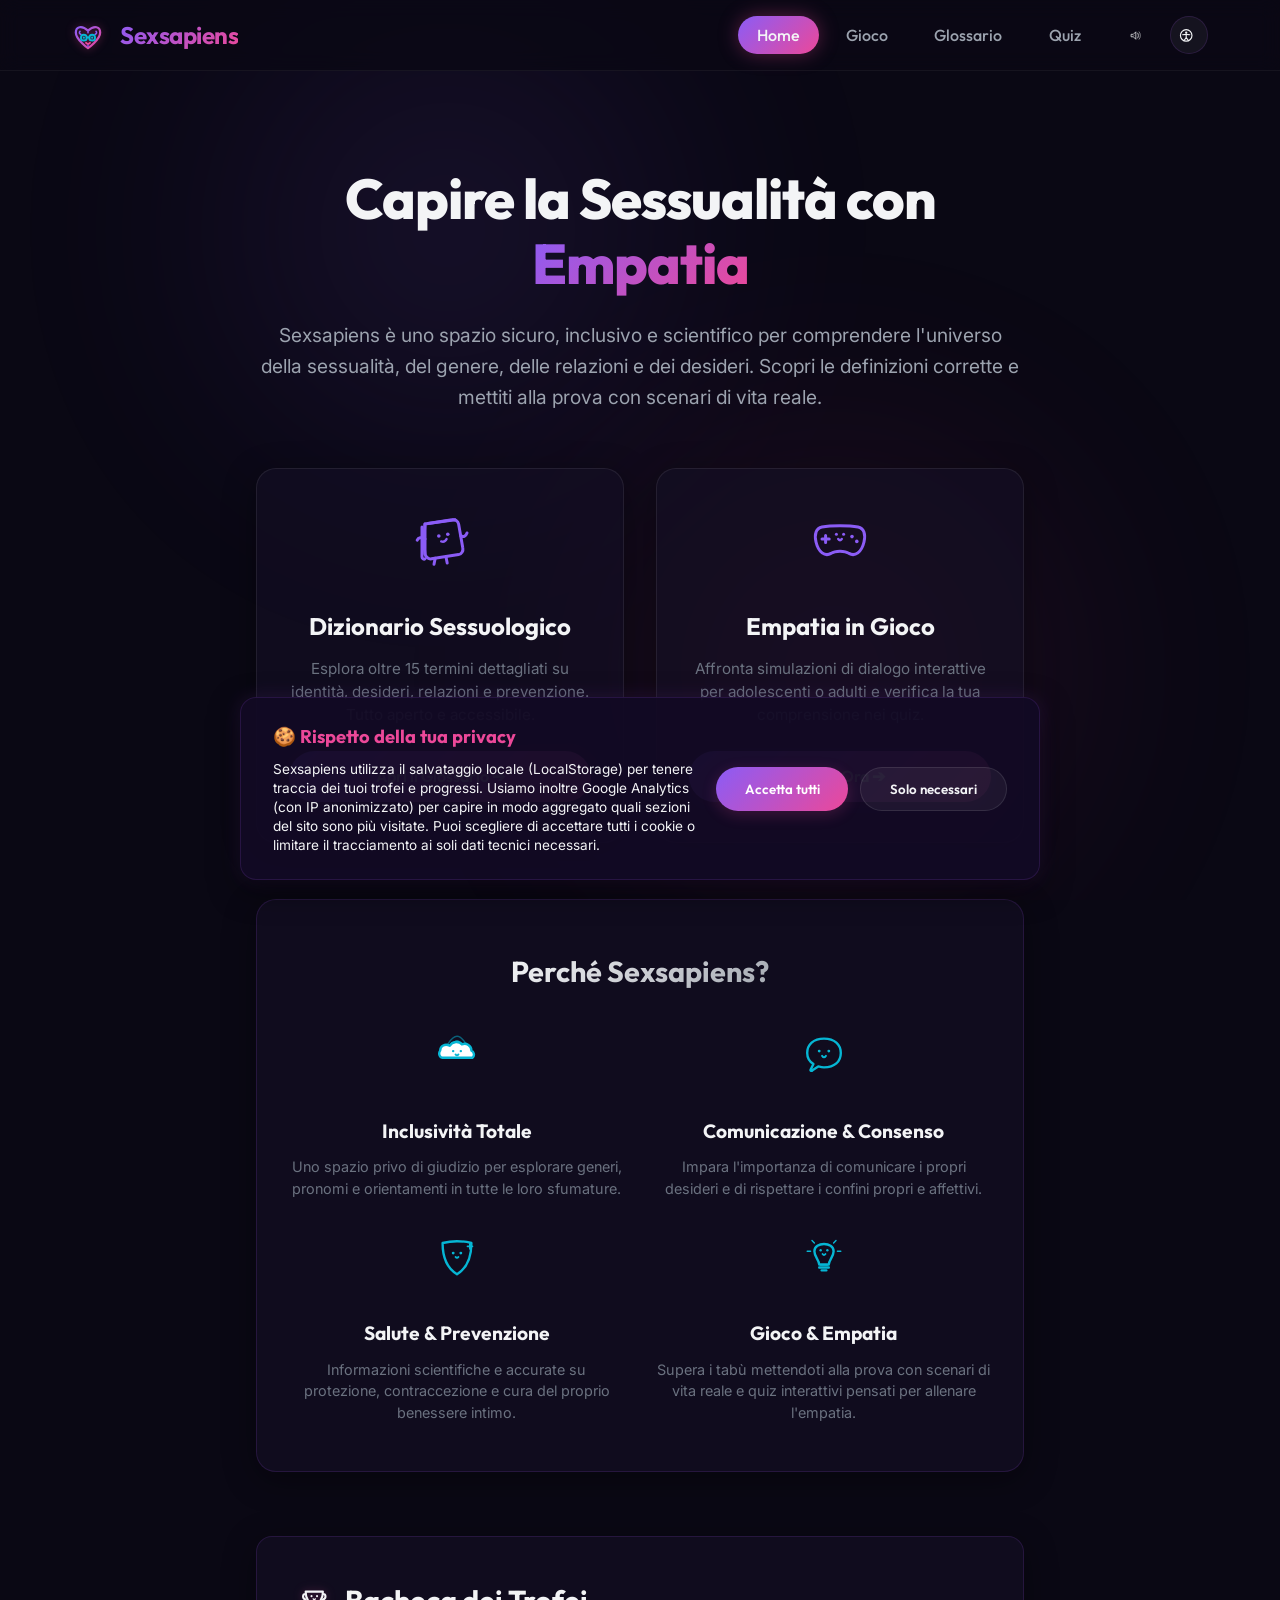
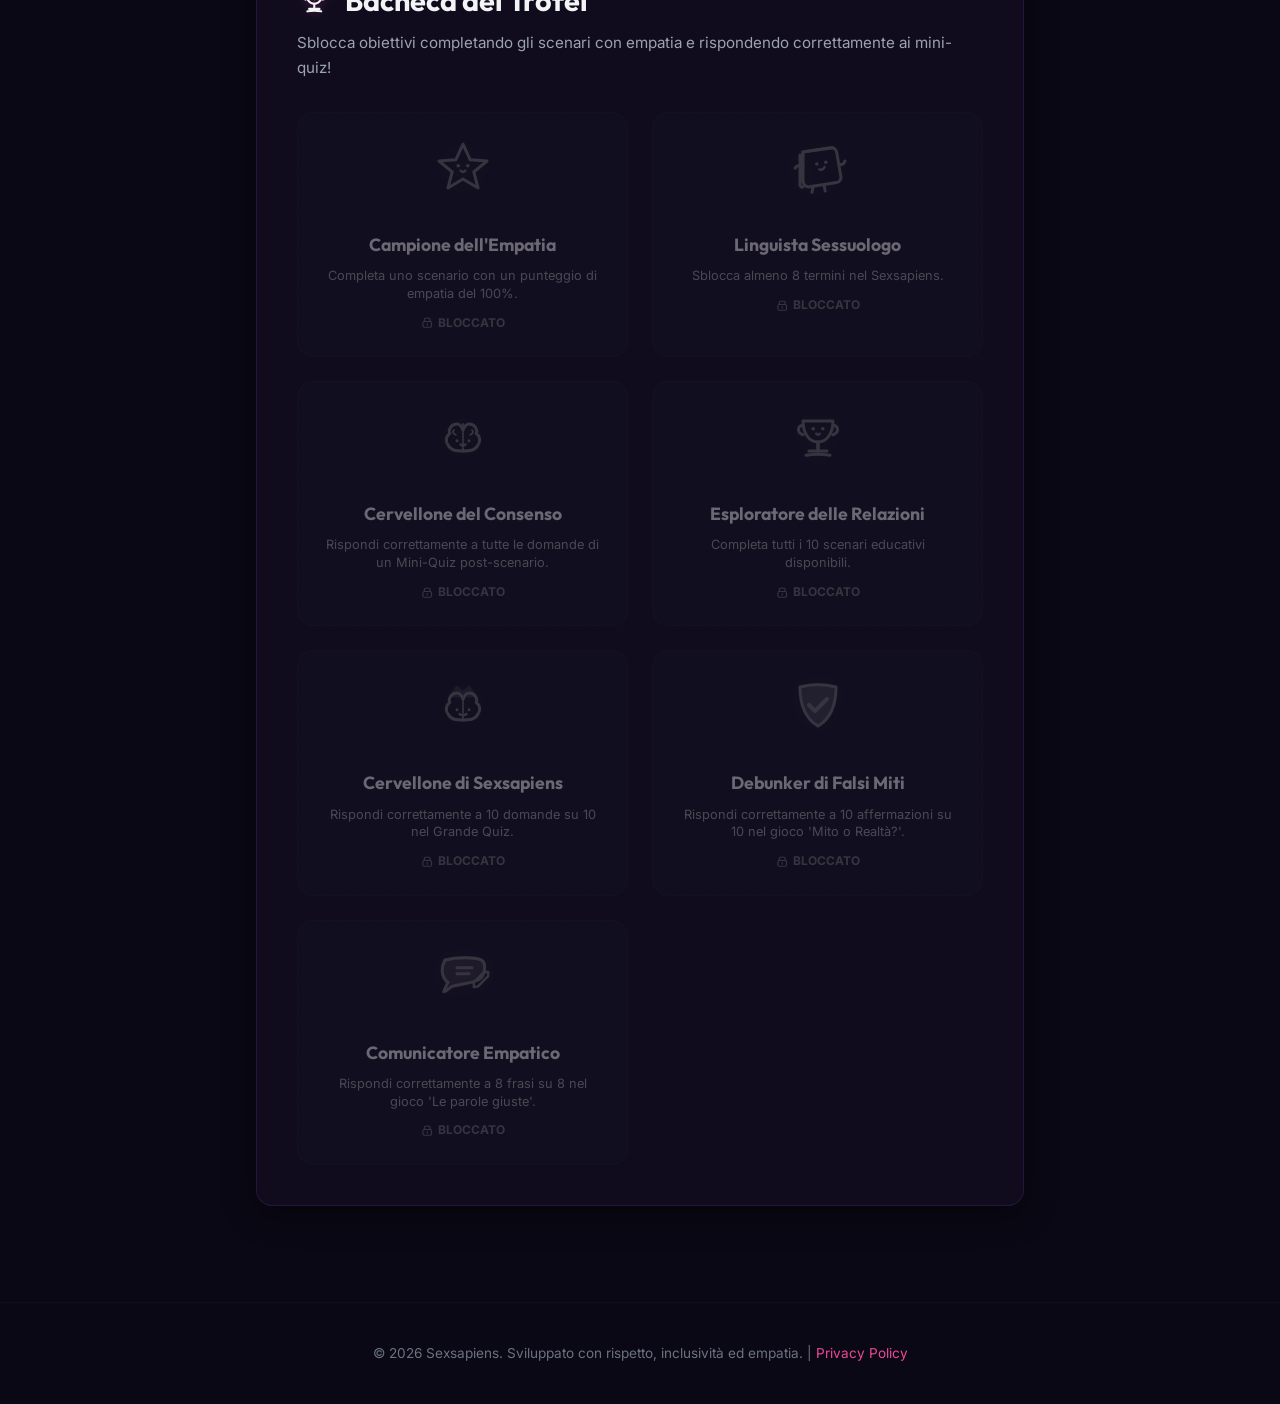
==== commit 4d3b0890: "feat: add Privacy Policy page and footer link" ====
--- a/index.html
+++ b/index.html
@@ -760,6 +760,61 @@
             </div>
         </section>
 
+        <!-- SEZIONE 5: PRIVACY POLICY -->
+        <section id="sec-privacy" class="view-section">
+            <div class="glass-panel" style="max-width: 800px; margin: 0 auto; padding: 2.5rem 2rem; text-align: left;">
+                <h2 class="text-gradient" style="font-family: var(--font-title); font-size: 2.2rem; margin-bottom: 0.5rem;">Privacy Policy – SexSapiens</h2>
+                <p style="color: var(--text-secondary); font-size: 0.9rem; margin-bottom: 2rem;">Ultimo aggiornamento: 19 giugno 2026</p>
+                
+                <div class="privacy-content" style="display: flex; flex-direction: column; gap: 1.5rem; line-height: 1.7; color: var(--text-primary);">
+                    <p style="font-size: 1.05rem; font-weight: 500;">
+                        SexSapiens è un'app educativa che aiuta a comprendere sessualità, genere, relazioni e consenso in modo sicuro, inclusivo e scientifico. La tua privacy è importante: questa informativa spiega quali dati l'app tratta.
+                    </p>
+                    
+                    <hr style="border: none; border-top: 1px solid var(--border-color); margin: 0.5rem 0;" />
+
+                    <div>
+                        <h3 style="color: var(--accent-cyan); font-family: var(--font-title); font-size: 1.3rem; margin-bottom: 0.5rem;">1. Dati raccolti</h3>
+                        <p style="color: var(--text-secondary);">SexSapiens non raccoglie, non trasmette e non condivide alcun dato personale. L'app non richiede registrazione né account.</p>
+                    </div>
+
+                    <div>
+                        <h3 style="color: var(--accent-cyan); font-family: var(--font-title); font-size: 1.3rem; margin-bottom: 0.5rem;">2. Dati salvati sul dispositivo</h3>
+                        <p style="color: var(--text-secondary);">Per ricordare i tuoi progressi (livello, punti esperienza, termini esplorati, record dei giochi e obiettivi), l'app salva queste informazioni esclusivamente in locale sul tuo dispositivo. Questi dati non lasciano mai il dispositivo e non sono accessibili a noi né a terzi. Puoi azzerarli in qualsiasi momento dalla schermata "Profilo" → "Azzera progressi", oppure disinstallando l'app.</p>
+                    </div>
+
+                    <div>
+                        <h3 style="color: var(--accent-cyan); font-family: var(--font-title); font-size: 1.3rem; margin-bottom: 0.5rem;">3. Nessun tracciamento di terze parti</h3>
+                        <p style="color: var(--text-secondary);">L'app non utilizza strumenti di analisi, pubblicità o tracciamento di terze parti e non contiene SDK pubblicitari.</p>
+                    </div>
+
+                    <div>
+                        <h3 style="color: var(--accent-cyan); font-family: var(--font-title); font-size: 1.3rem; margin-bottom: 0.5rem;">4. Permessi</h3>
+                        <p style="color: var(--text-secondary);">L'app non richiede permessi sensibili (né fotocamera, né posizione, né contatti, né microfono).</p>
+                    </div>
+
+                    <div>
+                        <h3 style="color: var(--accent-cyan); font-family: var(--font-title); font-size: 1.3rem; margin-bottom: 0.5rem;">5. Minori</h3>
+                        <p style="color: var(--text-secondary);">I contenuti riguardano l'educazione sessuale e sono pensati per un pubblico adolescente e adulto. L'app non è destinata a bambini.</p>
+                    </div>
+
+                    <div>
+                        <h3 style="color: var(--accent-cyan); font-family: var(--font-title); font-size: 1.3rem; margin-bottom: 0.5rem;">6. Modifiche</h3>
+                        <p style="color: var(--text-secondary);">Eventuali aggiornamenti a questa informativa saranno pubblicati su questa pagina con la relativa data.</p>
+                    </div>
+
+                    <div>
+                        <h3 style="color: var(--accent-cyan); font-family: var(--font-title); font-size: 1.3rem; margin-bottom: 0.5rem;">7. Contatti</h3>
+                        <p style="color: var(--text-secondary);">Per domande sulla privacy: <a href="mailto:max.ulivieri@gmail.com" style="color: var(--accent-magenta); text-decoration: none;">max.ulivieri@gmail.com</a></p>
+                    </div>
+                </div>
+
+                <div style="margin-top: 2.5rem; text-align: center;">
+                    <button class="btn-primary" id="btn-privacy-back">Torna alla Home</button>
+                </div>
+            </div>
+        </section>
+
     </main>
 
     <!-- Modal per visualizzare i dettagli di un singolo termine -->
@@ -823,7 +878,7 @@
     </div>
 
     <footer>
-        <p>&copy; 2026 Sexsapiens. Sviluppato con rispetto, inclusività ed empatia.</p>
+        <p>&copy; 2026 Sexsapiens. Sviluppato con rispetto, inclusività ed empatia. | <a href="#" id="link-privacy" style="color: var(--accent-magenta); text-decoration: none;">Privacy Policy</a></p>
     </footer>
 
     <script src="app.js"></script>
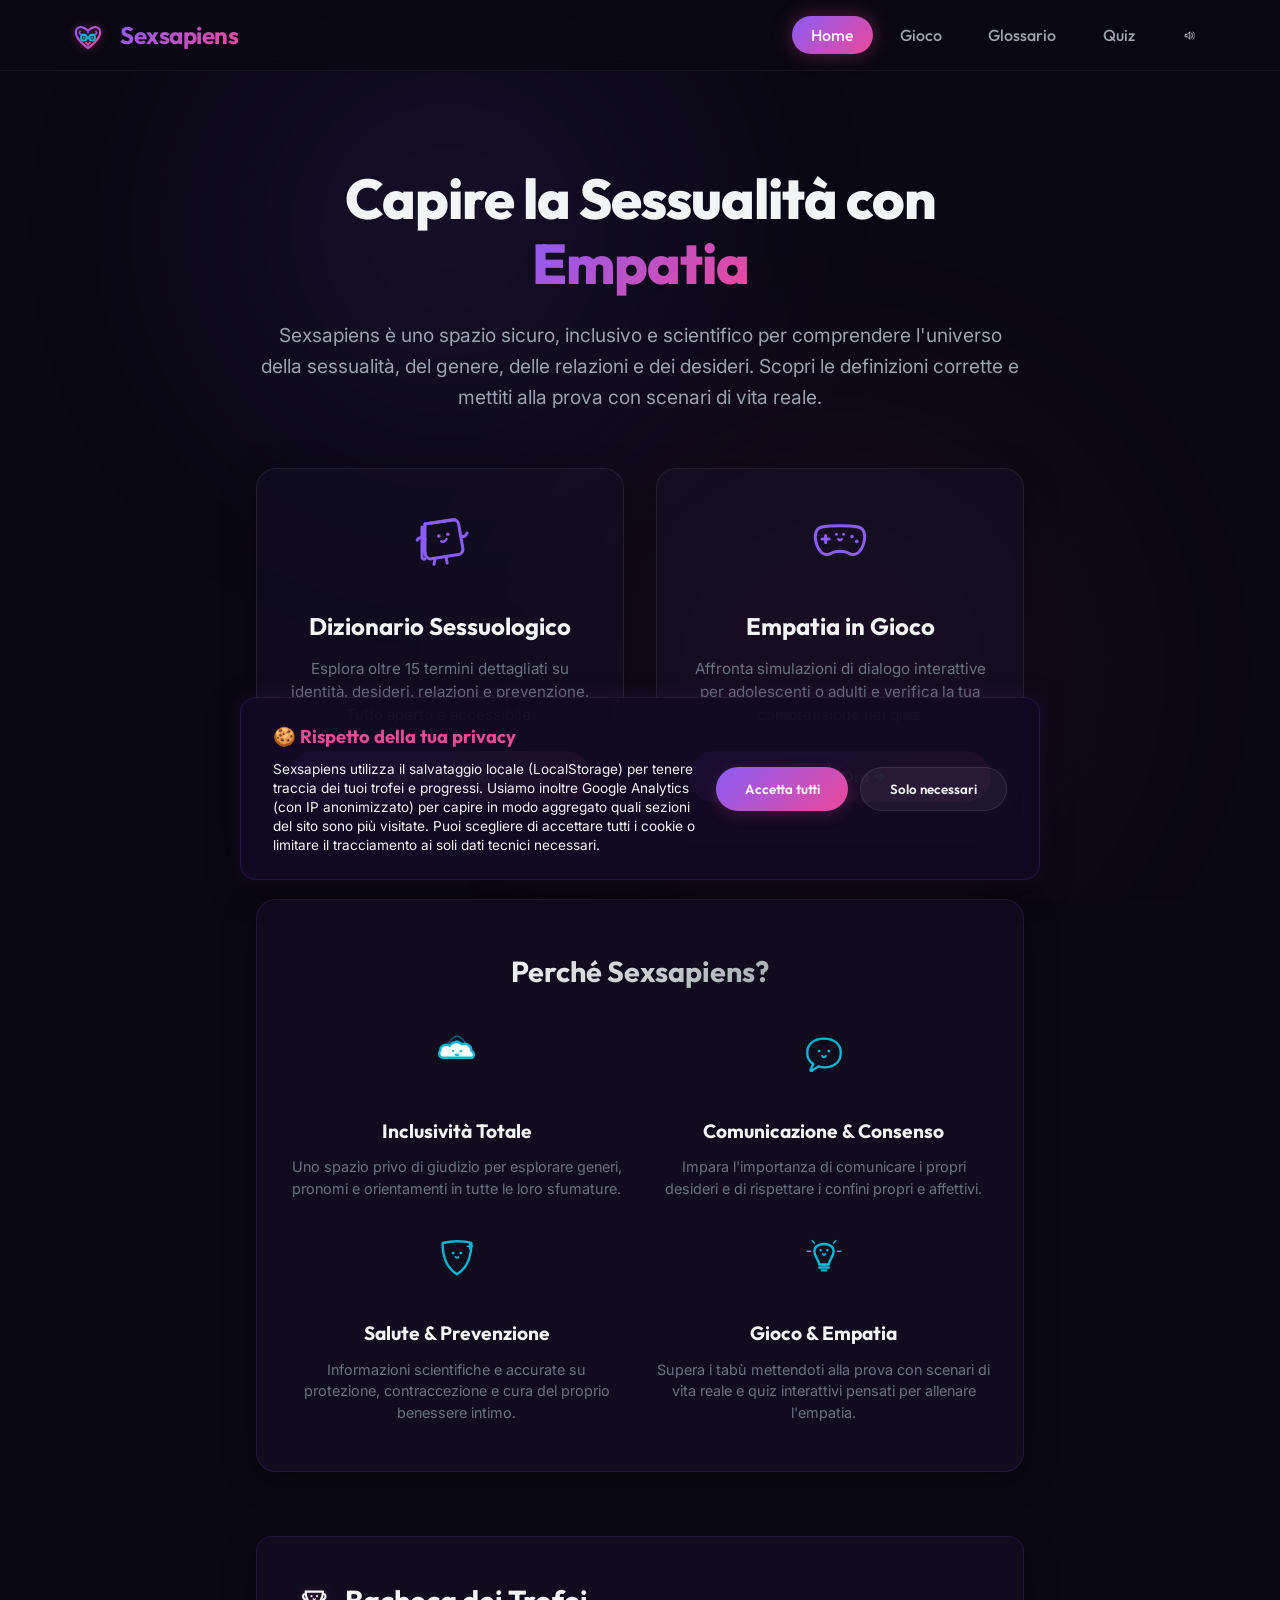
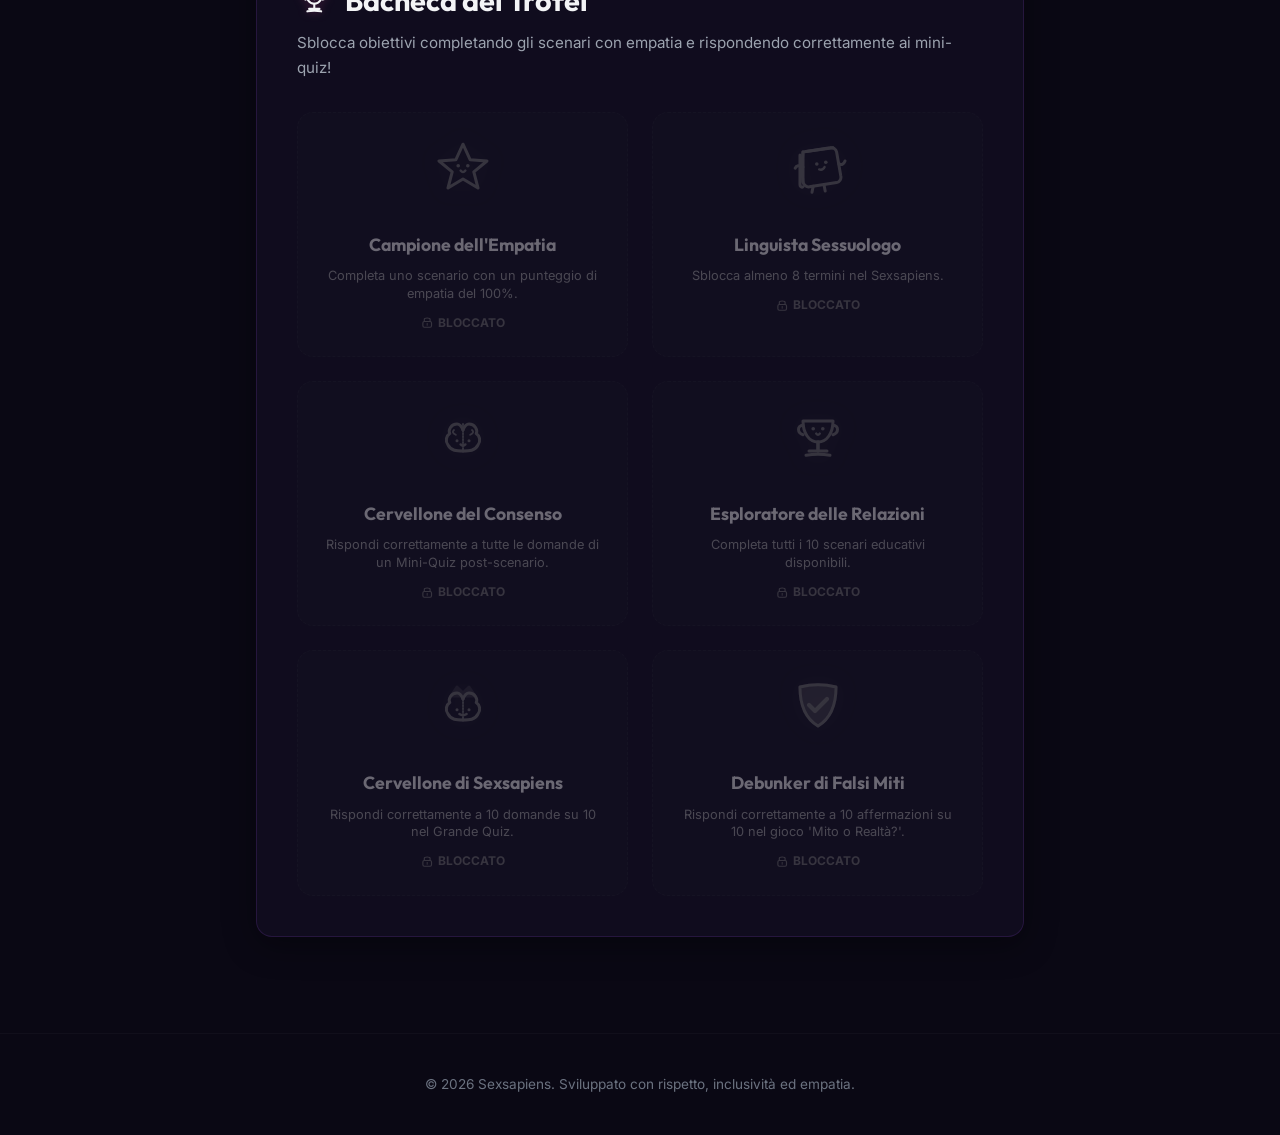
==== commit e97d9dbc: "Hamburger menu mobile: nav collassabile con pulsante ☰ Il menu di navigazione su mobile ora è nascos" ====
--- a/index.html
+++ b/index.html
@@ -25,7 +25,7 @@
     <!-- Google Fonts: Outfit per i titoli, Inter per il testo leggibile -->
     <link rel="preconnect" href="https://fonts.googleapis.com">
     <link rel="preconnect" href="https://fonts.gstatic.com" crossorigin>
-    <link href="https://fonts.googleapis.com/css2?family=Inter:wght@300;400;500;600;700&family=Outfit:wght@400;500;600;700;800&family=Atkinson+Hyperlegible:ital,wght@0,400;0,700;1,400;1,700&display=swap" rel="stylesheet">
+    <link href="https://fonts.googleapis.com/css2?family=Inter:wght@300;400;500;600;700&family=Outfit:wght@400;500;600;700;800&display=swap" rel="stylesheet">
     <link rel="stylesheet" href="style.css">
     
     <!-- PWA Configurations -->
@@ -88,45 +88,16 @@
                 </span>
                 <h1>Sexsapiens</h1>
             </div>
-            <nav>
+            <button class="menu-toggle" id="btn-menu-toggle" aria-label="Apri menu" aria-expanded="false">
+                <span></span><span></span><span></span>
+            </button>
+            <nav id="main-nav">
                 <button class="nav-link active" data-target="home">Home</button>
                 <button class="nav-link" data-target="simulator">Gioco</button>
                 <button class="nav-link" data-target="glossary">Glossario</button>
                 <button class="nav-link" data-target="quiz-mode">Quiz</button>
                 <button class="nav-link audio-toggle-btn" id="btn-audio-toggle" title="Attiva/Disattiva Audio"></button>
-                <button class="a11y-toggle-btn" id="btn-a11y-toggle" title="Accessibilità ed Inclusività" aria-haspopup="true" aria-expanded="false">
-                    <svg class="doodle-icon-inline" viewBox="0 0 100 100" fill="none" stroke="currentColor" stroke-width="8" stroke-linecap="round" stroke-linejoin="round" style="width: 1.3em; height: 1.3em; vertical-align: middle;">
-                        <circle cx="50" cy="50" r="40" />
-                        <circle cx="50" cy="30" r="8" fill="currentColor" stroke="none" />
-                        <path d="M25 45 Q50 40 75 45" />
-                        <path d="M50 38 L50 65 L35 85 M50 65 L65 85" />
-                    </svg>
-                </button>
             </nav>
-        </div>
-        
-        <!-- Pannello Accessibilità fluttuante -->
-        <div id="a11y-menu-panel" class="a11y-menu-panel glass-panel hidden" aria-label="Opzioni di Accessibilità">
-            <h3>Strumenti di Accessibilità</h3>
-            
-            <div class="a11y-option">
-                <span class="a11y-option-label">Alta leggibilità (dislessia)</span>
-                <button class="a11y-btn-toggle" id="btn-toggle-dyslexia" aria-pressed="false">Disattivo</button>
-            </div>
-            
-            <div class="a11y-option">
-                <span class="a11y-option-label">Contrasto elevato</span>
-                <button class="a11y-btn-toggle" id="btn-toggle-contrast" aria-pressed="false">Disattivo</button>
-            </div>
-            
-            <div class="a11y-option-size">
-                <span class="a11y-option-label" style="display: block; margin-bottom: 0.5rem; text-align: left;">Dimensione testo</span>
-                <div class="a11y-size-buttons">
-                    <button class="a11y-size-btn active" data-size="normal">Normale</button>
-                    <button class="a11y-size-btn" data-size="large">Grande</button>
-                    <button class="a11y-size-btn" data-size="xlarge">Molto Grande</button>
-                </div>
-            </div>
         </div>
     </header>
 
@@ -305,21 +276,6 @@
                         <h3>Mito o Realtà?</h3>
                         <p>Sfida te stesso nel riconoscere le bufale e le verità scientifiche su salute e sessualità.</p>
                         <span class="btn-primary">Sfida i Miti ➔</span>
-                    </div>
-                    <!-- Card Le Parole Giuste -->
-                    <div class="selection-card game-card" id="card-play-words">
-                        <div class="card-icon">
-                            <svg class="doodle-icon" viewBox="0 0 100 100" fill="none" stroke="currentColor" stroke-width="5" stroke-linecap="round" stroke-linejoin="round">
-                              <path d="M20 25 C40 20 70 20 80 25 C88 28 88 45 80 55 C70 65 40 65 30 70 C28 72 20 78 18 78 C18 78 22 68 25 62 C15 55 12 40 20 25 Z" />
-                              <path d="M40 38 L65 38 M40 48 L60 48" stroke-width="5" />
-                              <path d="M68 62 L85 45 C87 43 90 43 92 45 C94 47 94 50 92 52 L75 69 L68 70 Z" stroke-width="4" fill="var(--accent-magenta)" opacity="0.3" />
-                              <circle cx="38" cy="35" r="2" fill="currentColor" stroke="none" />
-                              <circle cx="58" cy="35" r="2" fill="currentColor" stroke="none" />
-                            </svg>
-                        </div>
-                        <h3>Le Parole Giuste</h3>
-                        <p>Impara a evitare frasi insensibili o escludenti, trovando l'alternativa empatica e corretta.</p>
-                        <span class="btn-primary">Inizia ➔</span>
                     </div>
                 </div>
             </div>
@@ -415,62 +371,6 @@
                 <div style="display: flex; gap: 15px; justify-content: center; flex-wrap: wrap; margin-top: 2rem;">
                     <button class="btn-primary" id="btn-restart-myth-game">Gioca Ancora ➔</button>
                     <button class="btn-secondary" id="btn-myths-to-games">Cambia Gioco</button>
-                </div>
-            </div>
-
-            <!-- Schermata Gioco Le Parole Giuste -->
-            <div id="words-game-screen" class="words-game-screen glass-panel hidden">
-                <div class="words-header" style="display: flex; align-items: center; justify-content: space-between; margin-bottom: 1.5rem; width: 100%; flex-wrap: wrap; gap: 10px;">
-                    <button class="btn-secondary" id="btn-back-to-games-words" style="padding: 0.5rem 1rem; font-size: 0.85rem;">⬅ Cambia Gioco</button>
-                    <div class="quiz-score-badge" style="margin-left: auto;">Punti: <span id="words-score">0</span></div>
-                </div>
-
-                <div class="words-game-container" style="display: flex; flex-direction: column; gap: 1.5rem;">
-                    <span class="quiz-badge" id="words-progress" style="align-self: flex-start;">Frase 1 di 8</span>
-                    
-                    <!-- Area Bolla di Chat da Correggere -->
-                    <div class="chat-container" style="width: 100%; margin: 0.5rem 0;">
-                        <div class="chat-bubble received">
-                            <span class="chat-sender">Qualcuno dice:</span>
-                            <p id="words-wrong-text">"Ma è solo una fase, dai, vedrai che ti passa."</p>
-                        </div>
-                    </div>
-
-                    <p class="words-prompt-text" style="font-weight: 700; color: var(--accent-cyan); text-align: left; margin: 0.5rem 0;">Come puoi rispondergli in modo empatico ed inclusivo?</p>
-
-                    <!-- Opzioni di Risposta Empatica -->
-                    <div id="words-options-container" class="words-options-container" style="display: flex; flex-direction: column; gap: 12px; width: 100%;">
-                        <!-- Bottoni opzioni generati via JS -->
-                    </div>
-
-                    <!-- Spiegazione Didattica (Nascosta inizialmente) -->
-                    <div id="words-explanation-panel" class="words-explanation-panel hidden glass-panel" style="margin-top: 1.5rem; padding: 1.5rem; border: 2px solid var(--border-color); border-radius: 12px; text-align: left;">
-                        <div class="explanation-status" id="words-explanation-status" style="font-size: 1.2rem; font-weight: 800; text-transform: uppercase; margin-bottom: 0.8rem;">ESATTO!</div>
-                        <h4 style="color: var(--accent-magenta); margin-top: 0; margin-bottom: 0.5rem; font-size: 1.1rem;">Perché è importante?</h4>
-                        <p id="words-explanation-text" style="font-size: 0.9rem; color: var(--text-color); line-height: 1.5; margin-bottom: 1rem;">Spiegazione didattica...</p>
-                        <button class="btn-primary" id="btn-next-word">Prossima Frase ➔</button>
-                    </div>
-                </div>
-            </div>
-
-            <!-- Schermata Risultati Gioco Le Parole Giuste -->
-            <div id="words-game-results" class="words-game-results glass-panel hidden" style="text-align: center; padding: 2rem;">
-                <div class="quiz-result-icon" id="words-result-icon" style="display: flex; justify-content: center; align-items: center; margin-bottom: 1.5rem;">
-                    <!-- Icona del risultato dinamica -->
-                </div>
-                <h2 id="words-result-title" style="font-size: 2rem; margin-top: 1rem;">Risultato Gioco</h2>
-                <p id="words-result-subtitle" style="color: var(--text-muted); margin-bottom: 2rem; max-width: 600px; margin-left: auto; margin-right: auto; line-height: 1.6;">
-                    Valutazione delle tue capacità comunicative...
-                </p>
-
-                <div class="score-display-box glass-panel" style="max-width: 250px; margin: 2rem auto; padding: 1.5rem; border-radius: 15px;">
-                    <span style="font-size: 0.9rem; text-transform: uppercase; color: var(--text-muted); font-weight: 700; display: block; margin-bottom: 0.5rem;">Punteggio Finale</span>
-                    <span id="words-final-score" style="font-size: 2.5rem; font-weight: 800; color: var(--accent-magenta);">0/0</span>
-                </div>
-
-                <div style="display: flex; gap: 15px; justify-content: center; flex-wrap: wrap; margin-top: 2rem;">
-                    <button class="btn-primary" id="btn-restart-words">Rigioca ➔</button>
-                    <button class="btn-secondary" id="btn-words-to-games">Cambia Gioco</button>
                 </div>
             </div>
 
@@ -760,61 +660,6 @@
             </div>
         </section>
 
-        <!-- SEZIONE 5: PRIVACY POLICY -->
-        <section id="sec-privacy" class="view-section">
-            <div class="glass-panel" style="max-width: 800px; margin: 0 auto; padding: 2.5rem 2rem; text-align: left;">
-                <h2 class="text-gradient" style="font-family: var(--font-title); font-size: 2.2rem; margin-bottom: 0.5rem;">Privacy Policy – SexSapiens</h2>
-                <p style="color: var(--text-secondary); font-size: 0.9rem; margin-bottom: 2rem;">Ultimo aggiornamento: 19 giugno 2026</p>
-                
-                <div class="privacy-content" style="display: flex; flex-direction: column; gap: 1.5rem; line-height: 1.7; color: var(--text-primary);">
-                    <p style="font-size: 1.05rem; font-weight: 500;">
-                        SexSapiens è un'app educativa che aiuta a comprendere sessualità, genere, relazioni e consenso in modo sicuro, inclusivo e scientifico. La tua privacy è importante: questa informativa spiega quali dati l'app tratta.
-                    </p>
-                    
-                    <hr style="border: none; border-top: 1px solid var(--border-color); margin: 0.5rem 0;" />
-
-                    <div>
-                        <h3 style="color: var(--accent-cyan); font-family: var(--font-title); font-size: 1.3rem; margin-bottom: 0.5rem;">1. Dati raccolti</h3>
-                        <p style="color: var(--text-secondary);">SexSapiens non raccoglie, non trasmette e non condivide alcun dato personale. L'app non richiede registrazione né account.</p>
-                    </div>
-
-                    <div>
-                        <h3 style="color: var(--accent-cyan); font-family: var(--font-title); font-size: 1.3rem; margin-bottom: 0.5rem;">2. Dati salvati sul dispositivo</h3>
-                        <p style="color: var(--text-secondary);">Per ricordare i tuoi progressi (livello, punti esperienza, termini esplorati, record dei giochi e obiettivi), l'app salva queste informazioni esclusivamente in locale sul tuo dispositivo. Questi dati non lasciano mai il dispositivo e non sono accessibili a noi né a terzi. Puoi azzerarli in qualsiasi momento dalla schermata "Profilo" → "Azzera progressi", oppure disinstallando l'app.</p>
-                    </div>
-
-                    <div>
-                        <h3 style="color: var(--accent-cyan); font-family: var(--font-title); font-size: 1.3rem; margin-bottom: 0.5rem;">3. Nessun tracciamento di terze parti</h3>
-                        <p style="color: var(--text-secondary);">L'app non utilizza strumenti di analisi, pubblicità o tracciamento di terze parti e non contiene SDK pubblicitari.</p>
-                    </div>
-
-                    <div>
-                        <h3 style="color: var(--accent-cyan); font-family: var(--font-title); font-size: 1.3rem; margin-bottom: 0.5rem;">4. Permessi</h3>
-                        <p style="color: var(--text-secondary);">L'app non richiede permessi sensibili (né fotocamera, né posizione, né contatti, né microfono).</p>
-                    </div>
-
-                    <div>
-                        <h3 style="color: var(--accent-cyan); font-family: var(--font-title); font-size: 1.3rem; margin-bottom: 0.5rem;">5. Minori</h3>
-                        <p style="color: var(--text-secondary);">I contenuti riguardano l'educazione sessuale e sono pensati per un pubblico adolescente e adulto. L'app non è destinata a bambini.</p>
-                    </div>
-
-                    <div>
-                        <h3 style="color: var(--accent-cyan); font-family: var(--font-title); font-size: 1.3rem; margin-bottom: 0.5rem;">6. Modifiche</h3>
-                        <p style="color: var(--text-secondary);">Eventuali aggiornamenti a questa informativa saranno pubblicati su questa pagina con la relativa data.</p>
-                    </div>
-
-                    <div>
-                        <h3 style="color: var(--accent-cyan); font-family: var(--font-title); font-size: 1.3rem; margin-bottom: 0.5rem;">7. Contatti</h3>
-                        <p style="color: var(--text-secondary);">Per domande sulla privacy: <a href="mailto:max.ulivieri@gmail.com" style="color: var(--accent-magenta); text-decoration: none;">max.ulivieri@gmail.com</a></p>
-                    </div>
-                </div>
-
-                <div style="margin-top: 2.5rem; text-align: center;">
-                    <button class="btn-primary" id="btn-privacy-back">Torna alla Home</button>
-                </div>
-            </div>
-        </section>
-
     </main>
 
     <!-- Modal per visualizzare i dettagli di un singolo termine -->
@@ -830,32 +675,6 @@
                 <div class="term-example-box">
                     <strong>Esempio pratico:</strong>
                     <p id="modal-term-example">Un esempio di come si usa o si manifesta questo termine...</p>
-                </div>
-            </div>
-        </div>
-    </div>
-
-    <!-- Modal per la condivisione del Trofeo -->
-    <div class="modal-overlay hidden" id="share-modal">
-        <div class="modal-content glass-panel" style="max-width: 480px; text-align: center;">
-            <button class="modal-close" id="btn-close-share-modal">×</button>
-            <div class="modal-header">
-                <span class="term-badge" style="background: var(--accent-gradient);">Trofeo Sbloccato!</span>
-                <h2>Condividi il tuo Traguardo</h2>
-            </div>
-            <div class="modal-body" style="padding-top: 1rem;">
-                <p style="font-size: 0.9rem; color: var(--text-muted); margin-bottom: 1.5rem;">
-                    Ecco la tua cartolina trofeo personalizzata. Puoi scaricarla come immagine o condividerla direttamente sui tuoi social in modo 100% anonimo.
-                </p>
-                
-                <!-- Anteprima dell'immagine generata -->
-                <div class="share-card-preview-container" style="margin: 1rem 0; display: flex; justify-content: center;">
-                    <img id="share-card-image" src="" alt="Anteprima Trofeo" style="max-width: 100%; border-radius: 12px; box-shadow: 0 4px 20px rgba(236, 72, 153, 0.3); height: auto; border: 3px solid var(--border-color);" />
-                </div>
-                
-                <div style="display: flex; gap: 15px; justify-content: center; margin-top: 1.5rem; flex-wrap: wrap;">
-                    <button class="btn-primary" id="btn-share-card-native">Condividi 🔗</button>
-                    <button class="btn-secondary" id="btn-download-card">Scarica PNG 💾</button>
                 </div>
             </div>
         </div>
@@ -878,7 +697,7 @@
     </div>
 
     <footer>
-        <p>&copy; 2026 Sexsapiens. Sviluppato con rispetto, inclusività ed empatia. | <a href="#" id="link-privacy" style="color: var(--accent-magenta); text-decoration: none;">Privacy Policy</a></p>
+        <p>&copy; 2026 Sexsapiens. Sviluppato con rispetto, inclusività ed empatia.</p>
     </footer>
 
     <script src="app.js"></script>
--- a/style.css
+++ b/style.css
@@ -1760,13 +1760,83 @@
     }
 }
 
+/* HAMBURGER MENU */
+.menu-toggle {
+    display: none;
+    flex-direction: column;
+    justify-content: center;
+    gap: 5px;
+    width: 40px;
+    height: 40px;
+    padding: 8px;
+    background: transparent;
+    border: 1px solid rgba(255,255,255,0.1);
+    border-radius: 10px;
+    cursor: pointer;
+    z-index: 101;
+    flex-shrink: 0;
+}
+
+.menu-toggle span {
+    display: block;
+    height: 2px;
+    background: var(--text-primary);
+    border-radius: 2px;
+    transition: all 0.25s ease;
+    transform-origin: center;
+}
+
+.menu-toggle.is-open span:nth-child(1) {
+    transform: translateY(7px) rotate(45deg);
+}
+
+.menu-toggle.is-open span:nth-child(2) {
+    opacity: 0;
+    transform: scaleX(0);
+}
+
+.menu-toggle.is-open span:nth-child(3) {
+    transform: translateY(-7px) rotate(-45deg);
+}
+
 @media (max-width: 768px) {
     .header-container {
+        flex-wrap: wrap;
+        padding: 0.85rem 1rem;
+        position: relative;
+    }
+
+    .menu-toggle {
+        display: flex;
+    }
+
+    #main-nav {
+        display: none;
         flex-direction: column;
-        gap: 1rem;
-        padding: 1rem;
-    }
-    
+        width: 100%;
+        gap: 0.3rem;
+        padding: 0.75rem 0;
+        border-top: 1px solid rgba(255,255,255,0.06);
+        order: 3;
+    }
+
+    #main-nav.is-open {
+        display: flex;
+    }
+
+    .nav-link {
+        width: 100%;
+        text-align: left;
+        padding: 0.7rem 1rem;
+        border-radius: 12px;
+        font-size: 1rem;
+    }
+
+    .audio-toggle-btn {
+        width: auto !important;
+        align-self: flex-start;
+    }
+
     .hero-title {
         font-size: 2.5rem;
     }
@@ -1902,431 +1972,3 @@
         justify-content: center;
     }
 }
-
-/* ==========================================================================
-   STILI DI ACCESSIBILITÀ (A11Y)
-   ========================================================================== */
-.a11y-toggle-btn {
-    font-size: 1.1rem !important;
-    padding: 0.5rem !important;
-    display: inline-flex;
-    align-items: center;
-    justify-content: center;
-    border-radius: 50% !important;
-    width: 38px;
-    height: 38px;
-    margin-left: 0.5rem;
-    background: rgba(255, 255, 255, 0.05);
-    border: 1px solid var(--border-color);
-    color: var(--text-color);
-    cursor: pointer;
-    transition: all 0.2s ease;
-}
-
-.a11y-toggle-btn:hover {
-    background: rgba(168, 85, 247, 0.2);
-    border-color: var(--accent-magenta);
-    box-shadow: 0 0 10px rgba(168, 85, 247, 0.3);
-}
-
-.a11y-toggle-btn svg {
-    width: 22px;
-    height: 22px;
-}
-
-.a11y-menu-panel {
-    position: absolute;
-    top: 75px;
-    right: 20px;
-    width: 290px;
-    padding: 1.5rem;
-    z-index: 1000;
-    box-shadow: 0 10px 30px rgba(0, 0, 0, 0.5), 0 0 15px rgba(6, 182, 212, 0.15);
-    background: rgba(24, 15, 48, 0.96);
-    border-radius: 12px;
-    border: 1px solid var(--border-color);
-    display: flex;
-    flex-direction: column;
-    gap: 1.2rem;
-    animation: fadeInA11y 0.2s ease-out forwards;
-}
-
-.a11y-menu-panel.hidden {
-    display: none !important;
-}
-
-.a11y-menu-panel h3 {
-    margin: 0;
-    font-size: 1.05rem;
-    font-family: var(--font-title);
-    color: var(--accent-cyan);
-    border-bottom: 1px dashed rgba(255, 255, 255, 0.1);
-    padding-bottom: 0.5rem;
-    text-align: left;
-}
-
-.a11y-option {
-    display: flex;
-    align-items: center;
-    justify-content: space-between;
-    gap: 10px;
-}
-
-.a11y-option-label {
-    font-size: 0.85rem;
-    font-weight: 500;
-    color: var(--text-color);
-}
-
-.a11y-btn-toggle {
-    background: rgba(255, 255, 255, 0.05);
-    border: 1px solid var(--border-color);
-    color: var(--text-muted);
-    padding: 0.4rem 0.8rem;
-    border-radius: 20px;
-    font-size: 0.75rem;
-    cursor: pointer;
-    font-weight: 600;
-    transition: all 0.2s ease;
-}
-
-.a11y-btn-toggle[aria-pressed="true"] {
-    background: var(--accent-cyan);
-    color: #120a24;
-    border-color: var(--accent-cyan);
-    box-shadow: 0 0 8px rgba(6, 182, 212, 0.4);
-}
-
-.a11y-option-size {
-    border-top: 1px dashed rgba(255, 255, 255, 0.05);
-    padding-top: 0.8rem;
-}
-
-.a11y-size-buttons {
-    display: flex;
-    gap: 5px;
-    margin-top: 0.4rem;
-}
-
-.a11y-size-btn {
-    flex: 1;
-    background: rgba(255, 255, 255, 0.05);
-    border: 1px solid var(--border-color);
-    color: var(--text-muted);
-    padding: 0.4rem 0.3rem;
-    border-radius: 6px;
-    font-size: 0.72rem;
-    cursor: pointer;
-    font-weight: 600;
-    transition: all 0.2s ease;
-}
-
-.a11y-size-btn.active {
-    background: var(--accent-magenta);
-    color: white;
-    border-color: var(--accent-magenta);
-    box-shadow: 0 0 8px rgba(236, 72, 153, 0.4);
-}
-
-@keyframes fadeInA11y {
-    from {
-        opacity: 0;
-        transform: translateY(-10px);
-    }
-    to {
-        opacity: 1;
-        transform: translateY(0);
-    }
-}
-
-/* Evidenziazione per navigazione tastiera (Focus visibile) */
-.a11y-toggle-btn:focus,
-.nav-link:focus,
-.btn-primary:focus,
-.btn-secondary:focus,
-.term-card:focus,
-.game-card:focus,
-.quiz-choice-btn:focus,
-.myth-btn:focus,
-.a11y-btn-toggle:focus,
-.a11y-size-btn:focus,
-button:focus,
-a:focus {
-    outline: 3px solid var(--accent-cyan) !important;
-    outline-offset: 3px !important;
-    box-shadow: 0 0 10px rgba(6, 182, 212, 0.6) !important;
-}
-
-/* Override Font Alta Leggibilità (Dislessia) */
-body.dyslexia-mode {
-    font-family: 'Atkinson Hyperlegible', sans-serif !important;
-}
-
-body.dyslexia-mode h1,
-body.dyslexia-mode h2,
-body.dyslexia-mode h3,
-body.dyslexia-mode h4,
-body.dyslexia-mode h5,
-body.dyslexia-mode h6,
-body.dyslexia-mode button,
-body.dyslexia-mode span,
-body.dyslexia-mode p,
-body.dyslexia-mode a,
-body.dyslexia-mode li,
-body.dyslexia-mode input,
-body.dyslexia-mode textarea {
-    font-family: 'Atkinson Hyperlegible', sans-serif !important;
-}
-
-/* Dimensionamento Testo */
-body.text-large {
-    font-size: 1.15rem;
-}
-body.text-large h1, body.text-large .hero-title { font-size: 3rem !important; }
-body.text-large h2 { font-size: 2.2rem !important; }
-body.text-large h3 { font-size: 1.6rem !important; }
-body.text-large p, body.text-large button, body.text-large span, body.text-large li { font-size: 1.05rem !important; }
-
-body.text-xlarge {
-    font-size: 1.3rem;
-}
-body.text-xlarge h1, body.text-xlarge .hero-title { font-size: 3.4rem !important; }
-body.text-xlarge h2 { font-size: 2.5rem !important; }
-body.text-xlarge h3 { font-size: 1.9rem !important; }
-body.text-xlarge p, body.text-xlarge button, body.text-xlarge span, body.text-xlarge li { font-size: 1.18rem !important; }
-
-/* Contrasto Elevato (High Contrast Mode) */
-body.high-contrast-mode {
-    background-color: #000000 !important;
-    background-image: none !important;
-    color: #ffffff !important;
-}
-
-body.high-contrast-mode .bg-gradient-glow {
-    display: none !important;
-}
-
-body.high-contrast-mode .glass-panel,
-body.high-contrast-mode header,
-body.high-contrast-mode footer,
-body.high-contrast-mode .a11y-menu-panel,
-body.high-contrast-mode .modal-content {
-    background: #000000 !important;
-    border: 3px solid #ffffff !important;
-    box-shadow: none !important;
-    color: #ffffff !important;
-}
-
-body.high-contrast-mode h1, 
-body.high-contrast-mode h2, 
-body.high-contrast-mode h3, 
-body.high-contrast-mode h4,
-body.high-contrast-mode .selector-heading,
-body.high-contrast-mode .hero-title {
-    color: #00ffff !important; /* Cyan puro ad altissimo contrasto */
-    text-shadow: none !important;
-}
-
-body.high-contrast-mode .text-gradient {
-    background: none !important;
-    -webkit-background-clip: unset !important;
-    -webkit-text-fill-color: unset !important;
-    color: #ff00ff !important; /* Magenta puro ad altissimo contrasto */
-}
-
-body.high-contrast-mode .btn-primary {
-    background: #000000 !important;
-    border: 3px solid #ff00ff !important;
-    color: #ffffff !important;
-    box-shadow: none !important;
-}
-
-body.high-contrast-mode .btn-primary:hover {
-    background: #ff00ff !important;
-    color: #000000 !important;
-    font-weight: 800;
-}
-
-body.high-contrast-mode .btn-secondary {
-    background: #000000 !important;
-    border: 3px solid #ffffff !important;
-    color: #ffffff !important;
-}
-
-body.high-contrast-mode .btn-secondary:hover {
-    background: #ffffff !important;
-    color: #000000 !important;
-    font-weight: 800;
-}
-
-body.high-contrast-mode .a11y-size-btn.active {
-    background: #ff00ff !important;
-    color: #000000 !important;
-    border-color: #ff00ff !important;
-}
-
-body.high-contrast-mode .a11y-btn-toggle[aria-pressed="true"] {
-    background: #00ffff !important;
-    color: #000000 !important;
-    border-color: #00ffff !important;
-}
-
-body.high-contrast-mode .nav-link {
-    color: #ffffff !important;
-    opacity: 0.8;
-}
-
-body.high-contrast-mode .nav-link.active {
-    color: #00ffff !important;
-    opacity: 1;
-    border-bottom: 3px solid #00ffff !important;
-}
-
-body.high-contrast-mode .doodle-logo-svg,
-body.high-contrast-mode .doodle-icon,
-body.high-contrast-mode svg {
-    color: #ffffff !important;
-    filter: drop-shadow(0 0 1px #ffffff);
-}
-
-/* ==========================================================================
-   STILI GIOCO "LE PAROLE GIUSTE"
-   ========================================================================== */
-.chat-container {
-    display: flex;
-    flex-direction: column;
-    width: 100%;
-}
-
-.chat-bubble {
-    position: relative;
-    max-width: 85%;
-    padding: 1.2rem 1.5rem;
-    border-radius: 20px;
-    font-size: 1.05rem;
-    line-height: 1.5;
-    font-weight: 500;
-    margin-bottom: 0.5rem;
-    border: 3px solid var(--text-color);
-}
-
-.chat-bubble.received {
-    align-self: flex-start;
-    background: rgba(255, 255, 255, 0.03);
-    border-color: rgba(255, 255, 255, 0.2);
-    border-bottom-left-radius: 4px;
-    color: var(--text-color);
-    box-shadow: 0 4px 15px rgba(0, 0, 0, 0.2);
-}
-
-.chat-sender {
-    display: block;
-    font-size: 0.72rem;
-    font-weight: 800;
-    text-transform: uppercase;
-    color: var(--accent-magenta);
-    margin-bottom: 0.4rem;
-    letter-spacing: 1px;
-}
-
-.words-options-container {
-    margin-top: 0.5rem;
-}
-
-.words-options-container .quiz-choice-btn {
-    background: rgba(255, 255, 255, 0.02);
-    backdrop-filter: blur(12px);
-    -webkit-backdrop-filter: blur(12px);
-    border: 2px solid var(--border-color);
-    border-radius: 20px;
-    padding: 1rem 1.5rem;
-    color: var(--text-primary);
-    font-family: var(--font-primary);
-    font-size: 0.95rem;
-    font-weight: 500;
-    text-align: left;
-    cursor: pointer;
-    transition: all 0.25s cubic-bezier(0.4, 0, 0.2, 1);
-    outline: none;
-    width: 100%;
-}
-
-.words-options-container .quiz-choice-btn:hover {
-    background: rgba(255, 255, 255, 0.06);
-    border-color: var(--accent-magenta);
-    box-shadow: 0 0 15px rgba(236, 72, 153, 0.3);
-    transform: translateY(-2px);
-}
-
-.words-options-container .quiz-choice-btn.correct-choice {
-    background: rgba(34, 197, 94, 0.15) !important;
-    border-color: #22c55e !important;
-    color: #ffffff !important;
-    font-weight: 600;
-    box-shadow: 0 0 15px rgba(34, 197, 94, 0.3) !important;
-}
-
-.words-options-container .quiz-choice-btn.wrong-choice {
-    background: rgba(239, 68, 68, 0.15) !important;
-    border-color: #ef4444 !important;
-    color: #ffffff !important;
-    box-shadow: 0 0 15px rgba(239, 68, 68, 0.3) !important;
-}
-
-/* High Contrast Mode for Choice Buttons */
-body.high-contrast-mode .words-options-container .quiz-choice-btn {
-    background: #000000 !important;
-    border: 3px solid #ffffff !important;
-    color: #ffffff !important;
-    box-shadow: none !important;
-}
-
-body.high-contrast-mode .words-options-container .quiz-choice-btn:hover {
-    background: #ffffff !important;
-    color: #000000 !important;
-}
-
-body.high-contrast-mode .words-options-container .quiz-choice-btn.correct-choice {
-    border-color: #00ff00 !important;
-    color: #00ff00 !important;
-}
-
-body.high-contrast-mode .words-options-container .quiz-choice-btn.wrong-choice {
-    border-color: #ff0000 !important;
-    color: #ff0000 !important;
-}
-
-.words-explanation-panel {
-    background: rgba(18, 10, 36, 0.7);
-    border: 2px solid var(--border-color);
-    border-radius: 12px;
-    animation: fadeInA11y 0.3s ease-out forwards;
-}
-
-.words-explanation-panel.hidden {
-    display: none !important;
-}
-
-.explanation-status {
-    font-size: 1.25rem;
-    font-weight: 900;
-    letter-spacing: 1px;
-}
-
-.explanation-status.correct {
-    color: #22c55e;
-}
-
-.explanation-status.wrong {
-    color: #ef4444;
-}
-
-/* Override contrasto elevato per bolle di chat e spiegazioni */
-body.high-contrast-mode .chat-bubble.received,
-body.high-contrast-mode .words-explanation-panel {
-    background: #000000 !important;
-    border: 3px solid #ffffff !important;
-    color: #ffffff !important;
-}
-
-
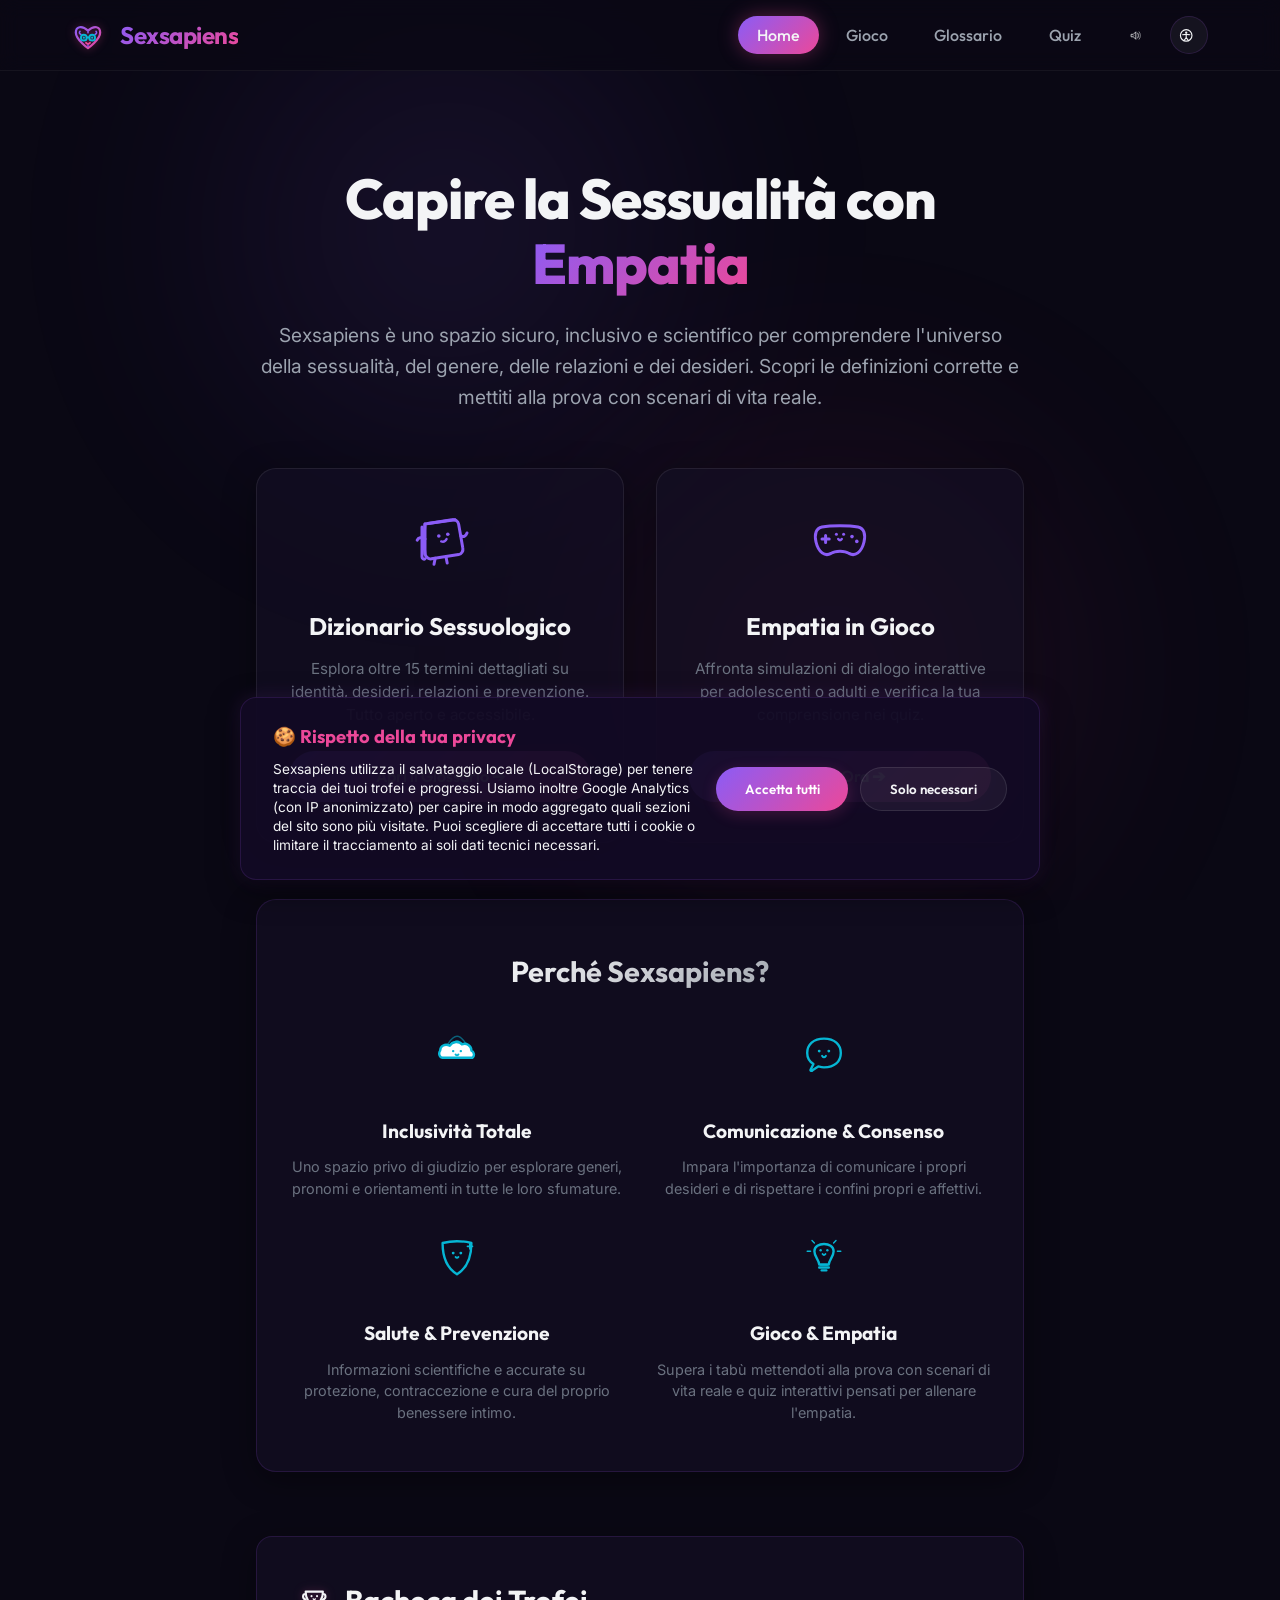
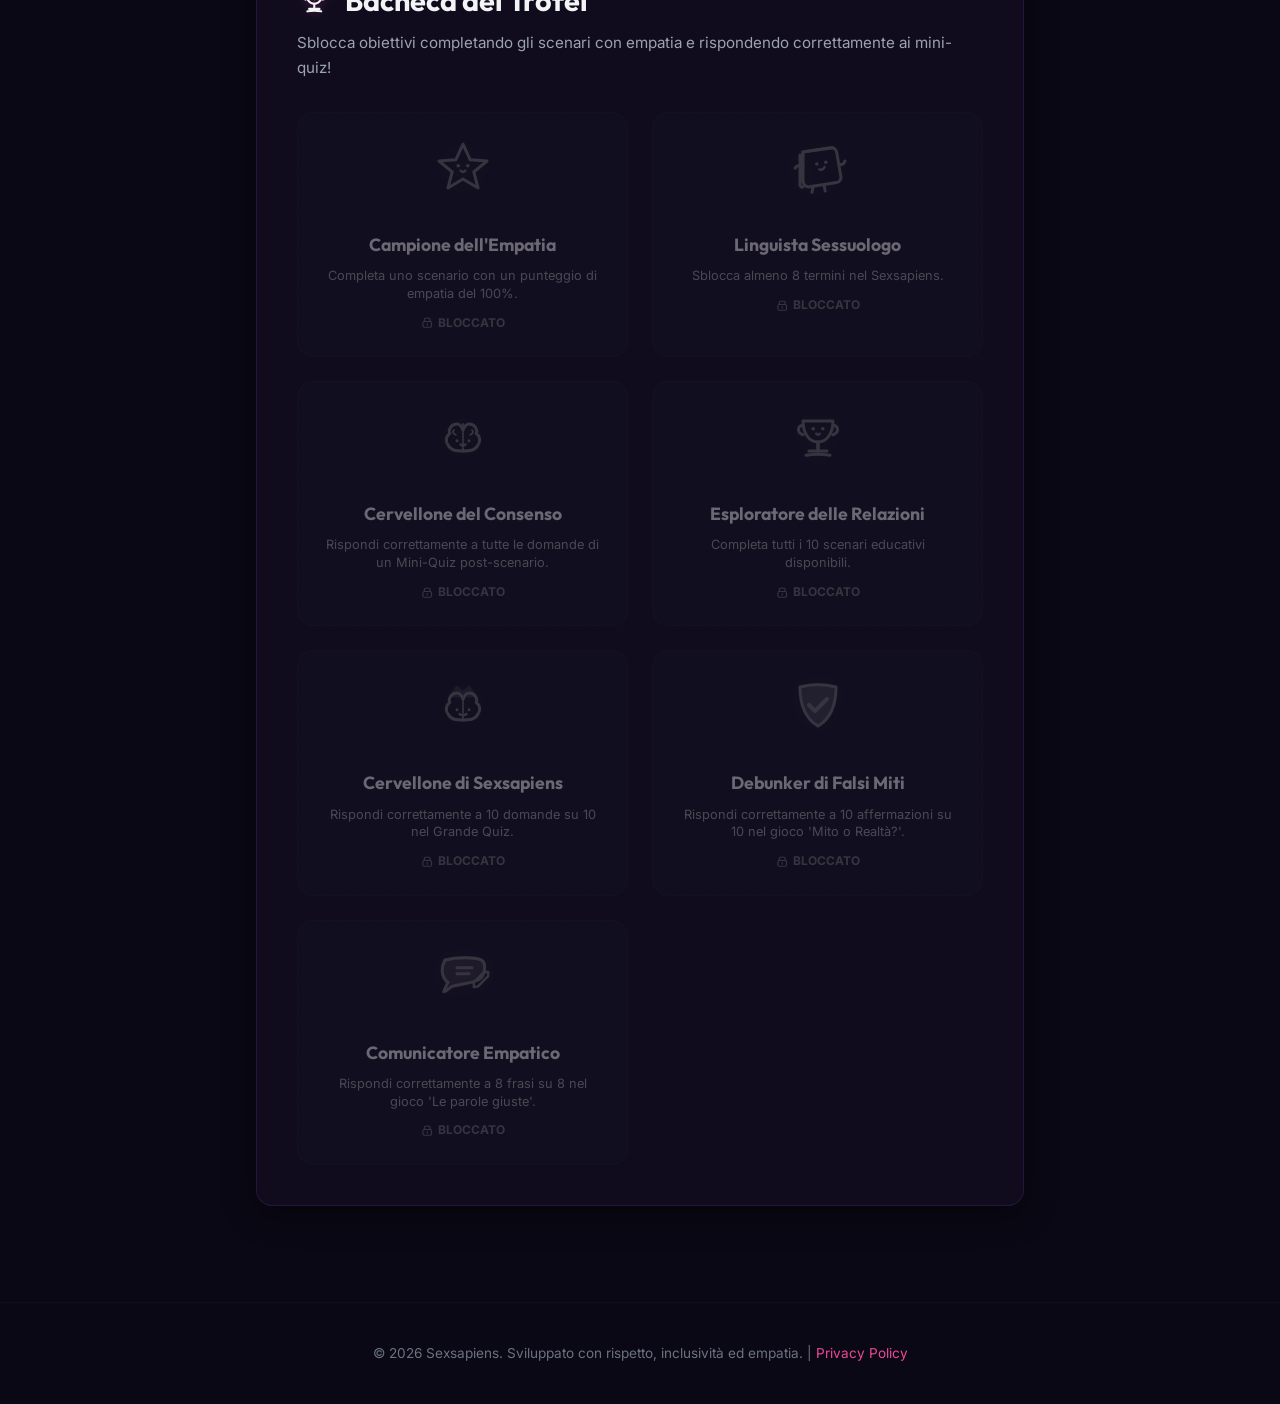
==== commit 3d8ea726: "Hamburger menu mobile: nav collassabile (#3) * Aggiorna logo navbar con versione colorata ufficiale " ====
--- a/index.html
+++ b/index.html
@@ -25,7 +25,7 @@
     <!-- Google Fonts: Outfit per i titoli, Inter per il testo leggibile -->
     <link rel="preconnect" href="https://fonts.googleapis.com">
     <link rel="preconnect" href="https://fonts.gstatic.com" crossorigin>
-    <link href="https://fonts.googleapis.com/css2?family=Inter:wght@300;400;500;600;700&family=Outfit:wght@400;500;600;700;800&display=swap" rel="stylesheet">
+    <link href="https://fonts.googleapis.com/css2?family=Inter:wght@300;400;500;600;700&family=Outfit:wght@400;500;600;700;800&family=Atkinson+Hyperlegible:ital,wght@0,400;0,700;1,400;1,700&display=swap" rel="stylesheet">
     <link rel="stylesheet" href="style.css">
     
     <!-- PWA Configurations -->
@@ -97,7 +97,39 @@
                 <button class="nav-link" data-target="glossary">Glossario</button>
                 <button class="nav-link" data-target="quiz-mode">Quiz</button>
                 <button class="nav-link audio-toggle-btn" id="btn-audio-toggle" title="Attiva/Disattiva Audio"></button>
+                <button class="a11y-toggle-btn" id="btn-a11y-toggle" title="Accessibilità ed Inclusività" aria-haspopup="true" aria-expanded="false">
+                    <svg class="doodle-icon-inline" viewBox="0 0 100 100" fill="none" stroke="currentColor" stroke-width="8" stroke-linecap="round" stroke-linejoin="round" style="width: 1.3em; height: 1.3em; vertical-align: middle;">
+                        <circle cx="50" cy="50" r="40" />
+                        <circle cx="50" cy="30" r="8" fill="currentColor" stroke="none" />
+                        <path d="M25 45 Q50 40 75 45" />
+                        <path d="M50 38 L50 65 L35 85 M50 65 L65 85" />
+                    </svg>
+                </button>
             </nav>
+        </div>
+        
+        <!-- Pannello Accessibilità fluttuante -->
+        <div id="a11y-menu-panel" class="a11y-menu-panel glass-panel hidden" aria-label="Opzioni di Accessibilità">
+            <h3>Strumenti di Accessibilità</h3>
+            
+            <div class="a11y-option">
+                <span class="a11y-option-label">Alta leggibilità (dislessia)</span>
+                <button class="a11y-btn-toggle" id="btn-toggle-dyslexia" aria-pressed="false">Disattivo</button>
+            </div>
+            
+            <div class="a11y-option">
+                <span class="a11y-option-label">Contrasto elevato</span>
+                <button class="a11y-btn-toggle" id="btn-toggle-contrast" aria-pressed="false">Disattivo</button>
+            </div>
+            
+            <div class="a11y-option-size">
+                <span class="a11y-option-label" style="display: block; margin-bottom: 0.5rem; text-align: left;">Dimensione testo</span>
+                <div class="a11y-size-buttons">
+                    <button class="a11y-size-btn active" data-size="normal">Normale</button>
+                    <button class="a11y-size-btn" data-size="large">Grande</button>
+                    <button class="a11y-size-btn" data-size="xlarge">Molto Grande</button>
+                </div>
+            </div>
         </div>
     </header>
 
@@ -276,6 +308,21 @@
                         <h3>Mito o Realtà?</h3>
                         <p>Sfida te stesso nel riconoscere le bufale e le verità scientifiche su salute e sessualità.</p>
                         <span class="btn-primary">Sfida i Miti ➔</span>
+                    </div>
+                    <!-- Card Le Parole Giuste -->
+                    <div class="selection-card game-card" id="card-play-words">
+                        <div class="card-icon">
+                            <svg class="doodle-icon" viewBox="0 0 100 100" fill="none" stroke="currentColor" stroke-width="5" stroke-linecap="round" stroke-linejoin="round">
+                              <path d="M20 25 C40 20 70 20 80 25 C88 28 88 45 80 55 C70 65 40 65 30 70 C28 72 20 78 18 78 C18 78 22 68 25 62 C15 55 12 40 20 25 Z" />
+                              <path d="M40 38 L65 38 M40 48 L60 48" stroke-width="5" />
+                              <path d="M68 62 L85 45 C87 43 90 43 92 45 C94 47 94 50 92 52 L75 69 L68 70 Z" stroke-width="4" fill="var(--accent-magenta)" opacity="0.3" />
+                              <circle cx="38" cy="35" r="2" fill="currentColor" stroke="none" />
+                              <circle cx="58" cy="35" r="2" fill="currentColor" stroke="none" />
+                            </svg>
+                        </div>
+                        <h3>Le Parole Giuste</h3>
+                        <p>Impara a evitare frasi insensibili o escludenti, trovando l'alternativa empatica e corretta.</p>
+                        <span class="btn-primary">Inizia ➔</span>
                     </div>
                 </div>
             </div>
@@ -371,6 +418,62 @@
                 <div style="display: flex; gap: 15px; justify-content: center; flex-wrap: wrap; margin-top: 2rem;">
                     <button class="btn-primary" id="btn-restart-myth-game">Gioca Ancora ➔</button>
                     <button class="btn-secondary" id="btn-myths-to-games">Cambia Gioco</button>
+                </div>
+            </div>
+
+            <!-- Schermata Gioco Le Parole Giuste -->
+            <div id="words-game-screen" class="words-game-screen glass-panel hidden">
+                <div class="words-header" style="display: flex; align-items: center; justify-content: space-between; margin-bottom: 1.5rem; width: 100%; flex-wrap: wrap; gap: 10px;">
+                    <button class="btn-secondary" id="btn-back-to-games-words" style="padding: 0.5rem 1rem; font-size: 0.85rem;">⬅ Cambia Gioco</button>
+                    <div class="quiz-score-badge" style="margin-left: auto;">Punti: <span id="words-score">0</span></div>
+                </div>
+
+                <div class="words-game-container" style="display: flex; flex-direction: column; gap: 1.5rem;">
+                    <span class="quiz-badge" id="words-progress" style="align-self: flex-start;">Frase 1 di 8</span>
+                    
+                    <!-- Area Bolla di Chat da Correggere -->
+                    <div class="chat-container" style="width: 100%; margin: 0.5rem 0;">
+                        <div class="chat-bubble received">
+                            <span class="chat-sender">Qualcuno dice:</span>
+                            <p id="words-wrong-text">"Ma è solo una fase, dai, vedrai che ti passa."</p>
+                        </div>
+                    </div>
+
+                    <p class="words-prompt-text" style="font-weight: 700; color: var(--accent-cyan); text-align: left; margin: 0.5rem 0;">Come puoi rispondergli in modo empatico ed inclusivo?</p>
+
+                    <!-- Opzioni di Risposta Empatica -->
+                    <div id="words-options-container" class="words-options-container" style="display: flex; flex-direction: column; gap: 12px; width: 100%;">
+                        <!-- Bottoni opzioni generati via JS -->
+                    </div>
+
+                    <!-- Spiegazione Didattica (Nascosta inizialmente) -->
+                    <div id="words-explanation-panel" class="words-explanation-panel hidden glass-panel" style="margin-top: 1.5rem; padding: 1.5rem; border: 2px solid var(--border-color); border-radius: 12px; text-align: left;">
+                        <div class="explanation-status" id="words-explanation-status" style="font-size: 1.2rem; font-weight: 800; text-transform: uppercase; margin-bottom: 0.8rem;">ESATTO!</div>
+                        <h4 style="color: var(--accent-magenta); margin-top: 0; margin-bottom: 0.5rem; font-size: 1.1rem;">Perché è importante?</h4>
+                        <p id="words-explanation-text" style="font-size: 0.9rem; color: var(--text-color); line-height: 1.5; margin-bottom: 1rem;">Spiegazione didattica...</p>
+                        <button class="btn-primary" id="btn-next-word">Prossima Frase ➔</button>
+                    </div>
+                </div>
+            </div>
+
+            <!-- Schermata Risultati Gioco Le Parole Giuste -->
+            <div id="words-game-results" class="words-game-results glass-panel hidden" style="text-align: center; padding: 2rem;">
+                <div class="quiz-result-icon" id="words-result-icon" style="display: flex; justify-content: center; align-items: center; margin-bottom: 1.5rem;">
+                    <!-- Icona del risultato dinamica -->
+                </div>
+                <h2 id="words-result-title" style="font-size: 2rem; margin-top: 1rem;">Risultato Gioco</h2>
+                <p id="words-result-subtitle" style="color: var(--text-muted); margin-bottom: 2rem; max-width: 600px; margin-left: auto; margin-right: auto; line-height: 1.6;">
+                    Valutazione delle tue capacità comunicative...
+                </p>
+
+                <div class="score-display-box glass-panel" style="max-width: 250px; margin: 2rem auto; padding: 1.5rem; border-radius: 15px;">
+                    <span style="font-size: 0.9rem; text-transform: uppercase; color: var(--text-muted); font-weight: 700; display: block; margin-bottom: 0.5rem;">Punteggio Finale</span>
+                    <span id="words-final-score" style="font-size: 2.5rem; font-weight: 800; color: var(--accent-magenta);">0/0</span>
+                </div>
+
+                <div style="display: flex; gap: 15px; justify-content: center; flex-wrap: wrap; margin-top: 2rem;">
+                    <button class="btn-primary" id="btn-restart-words">Rigioca ➔</button>
+                    <button class="btn-secondary" id="btn-words-to-games">Cambia Gioco</button>
                 </div>
             </div>
 
@@ -680,6 +783,32 @@
         </div>
     </div>
 
+    <!-- Modal per la condivisione del Trofeo -->
+    <div class="modal-overlay hidden" id="share-modal">
+        <div class="modal-content glass-panel" style="max-width: 480px; text-align: center;">
+            <button class="modal-close" id="btn-close-share-modal">×</button>
+            <div class="modal-header">
+                <span class="term-badge" style="background: var(--accent-gradient);">Trofeo Sbloccato!</span>
+                <h2>Condividi il tuo Traguardo</h2>
+            </div>
+            <div class="modal-body" style="padding-top: 1rem;">
+                <p style="font-size: 0.9rem; color: var(--text-muted); margin-bottom: 1.5rem;">
+                    Ecco la tua cartolina trofeo personalizzata. Puoi scaricarla come immagine o condividerla direttamente sui tuoi social in modo 100% anonimo.
+                </p>
+                
+                <!-- Anteprima dell'immagine generata -->
+                <div class="share-card-preview-container" style="margin: 1rem 0; display: flex; justify-content: center;">
+                    <img id="share-card-image" src="" alt="Anteprima Trofeo" style="max-width: 100%; border-radius: 12px; box-shadow: 0 4px 20px rgba(236, 72, 153, 0.3); height: auto; border: 3px solid var(--border-color);" />
+                </div>
+                
+                <div style="display: flex; gap: 15px; justify-content: center; margin-top: 1.5rem; flex-wrap: wrap;">
+                    <button class="btn-primary" id="btn-share-card-native">Condividi 🔗</button>
+                    <button class="btn-secondary" id="btn-download-card">Scarica PNG 💾</button>
+                </div>
+            </div>
+        </div>
+    </div>
+
     <!-- Banner Cookie / GDPR -->
     <div id="cookie-banner" class="cookie-banner hidden">
         <div class="cookie-content glass-panel">
@@ -697,7 +826,7 @@
     </div>
 
     <footer>
-        <p>&copy; 2026 Sexsapiens. Sviluppato con rispetto, inclusività ed empatia.</p>
+        <p>&copy; 2026 Sexsapiens. Sviluppato con rispetto, inclusività ed empatia. | <a href="#" id="link-privacy" style="color: var(--accent-magenta); text-decoration: none;">Privacy Policy</a></p>
     </footer>
 
     <script src="app.js"></script>
--- a/style.css
+++ b/style.css
@@ -1972,3 +1972,431 @@
         justify-content: center;
     }
 }
+
+/* ==========================================================================
+   STILI DI ACCESSIBILITÀ (A11Y)
+   ========================================================================== */
+.a11y-toggle-btn {
+    font-size: 1.1rem !important;
+    padding: 0.5rem !important;
+    display: inline-flex;
+    align-items: center;
+    justify-content: center;
+    border-radius: 50% !important;
+    width: 38px;
+    height: 38px;
+    margin-left: 0.5rem;
+    background: rgba(255, 255, 255, 0.05);
+    border: 1px solid var(--border-color);
+    color: var(--text-color);
+    cursor: pointer;
+    transition: all 0.2s ease;
+}
+
+.a11y-toggle-btn:hover {
+    background: rgba(168, 85, 247, 0.2);
+    border-color: var(--accent-magenta);
+    box-shadow: 0 0 10px rgba(168, 85, 247, 0.3);
+}
+
+.a11y-toggle-btn svg {
+    width: 22px;
+    height: 22px;
+}
+
+.a11y-menu-panel {
+    position: absolute;
+    top: 75px;
+    right: 20px;
+    width: 290px;
+    padding: 1.5rem;
+    z-index: 1000;
+    box-shadow: 0 10px 30px rgba(0, 0, 0, 0.5), 0 0 15px rgba(6, 182, 212, 0.15);
+    background: rgba(24, 15, 48, 0.96);
+    border-radius: 12px;
+    border: 1px solid var(--border-color);
+    display: flex;
+    flex-direction: column;
+    gap: 1.2rem;
+    animation: fadeInA11y 0.2s ease-out forwards;
+}
+
+.a11y-menu-panel.hidden {
+    display: none !important;
+}
+
+.a11y-menu-panel h3 {
+    margin: 0;
+    font-size: 1.05rem;
+    font-family: var(--font-title);
+    color: var(--accent-cyan);
+    border-bottom: 1px dashed rgba(255, 255, 255, 0.1);
+    padding-bottom: 0.5rem;
+    text-align: left;
+}
+
+.a11y-option {
+    display: flex;
+    align-items: center;
+    justify-content: space-between;
+    gap: 10px;
+}
+
+.a11y-option-label {
+    font-size: 0.85rem;
+    font-weight: 500;
+    color: var(--text-color);
+}
+
+.a11y-btn-toggle {
+    background: rgba(255, 255, 255, 0.05);
+    border: 1px solid var(--border-color);
+    color: var(--text-muted);
+    padding: 0.4rem 0.8rem;
+    border-radius: 20px;
+    font-size: 0.75rem;
+    cursor: pointer;
+    font-weight: 600;
+    transition: all 0.2s ease;
+}
+
+.a11y-btn-toggle[aria-pressed="true"] {
+    background: var(--accent-cyan);
+    color: #120a24;
+    border-color: var(--accent-cyan);
+    box-shadow: 0 0 8px rgba(6, 182, 212, 0.4);
+}
+
+.a11y-option-size {
+    border-top: 1px dashed rgba(255, 255, 255, 0.05);
+    padding-top: 0.8rem;
+}
+
+.a11y-size-buttons {
+    display: flex;
+    gap: 5px;
+    margin-top: 0.4rem;
+}
+
+.a11y-size-btn {
+    flex: 1;
+    background: rgba(255, 255, 255, 0.05);
+    border: 1px solid var(--border-color);
+    color: var(--text-muted);
+    padding: 0.4rem 0.3rem;
+    border-radius: 6px;
+    font-size: 0.72rem;
+    cursor: pointer;
+    font-weight: 600;
+    transition: all 0.2s ease;
+}
+
+.a11y-size-btn.active {
+    background: var(--accent-magenta);
+    color: white;
+    border-color: var(--accent-magenta);
+    box-shadow: 0 0 8px rgba(236, 72, 153, 0.4);
+}
+
+@keyframes fadeInA11y {
+    from {
+        opacity: 0;
+        transform: translateY(-10px);
+    }
+    to {
+        opacity: 1;
+        transform: translateY(0);
+    }
+}
+
+/* Evidenziazione per navigazione tastiera (Focus visibile) */
+.a11y-toggle-btn:focus,
+.nav-link:focus,
+.btn-primary:focus,
+.btn-secondary:focus,
+.term-card:focus,
+.game-card:focus,
+.quiz-choice-btn:focus,
+.myth-btn:focus,
+.a11y-btn-toggle:focus,
+.a11y-size-btn:focus,
+button:focus,
+a:focus {
+    outline: 3px solid var(--accent-cyan) !important;
+    outline-offset: 3px !important;
+    box-shadow: 0 0 10px rgba(6, 182, 212, 0.6) !important;
+}
+
+/* Override Font Alta Leggibilità (Dislessia) */
+body.dyslexia-mode {
+    font-family: 'Atkinson Hyperlegible', sans-serif !important;
+}
+
+body.dyslexia-mode h1,
+body.dyslexia-mode h2,
+body.dyslexia-mode h3,
+body.dyslexia-mode h4,
+body.dyslexia-mode h5,
+body.dyslexia-mode h6,
+body.dyslexia-mode button,
+body.dyslexia-mode span,
+body.dyslexia-mode p,
+body.dyslexia-mode a,
+body.dyslexia-mode li,
+body.dyslexia-mode input,
+body.dyslexia-mode textarea {
+    font-family: 'Atkinson Hyperlegible', sans-serif !important;
+}
+
+/* Dimensionamento Testo */
+body.text-large {
+    font-size: 1.15rem;
+}
+body.text-large h1, body.text-large .hero-title { font-size: 3rem !important; }
+body.text-large h2 { font-size: 2.2rem !important; }
+body.text-large h3 { font-size: 1.6rem !important; }
+body.text-large p, body.text-large button, body.text-large span, body.text-large li { font-size: 1.05rem !important; }
+
+body.text-xlarge {
+    font-size: 1.3rem;
+}
+body.text-xlarge h1, body.text-xlarge .hero-title { font-size: 3.4rem !important; }
+body.text-xlarge h2 { font-size: 2.5rem !important; }
+body.text-xlarge h3 { font-size: 1.9rem !important; }
+body.text-xlarge p, body.text-xlarge button, body.text-xlarge span, body.text-xlarge li { font-size: 1.18rem !important; }
+
+/* Contrasto Elevato (High Contrast Mode) */
+body.high-contrast-mode {
+    background-color: #000000 !important;
+    background-image: none !important;
+    color: #ffffff !important;
+}
+
+body.high-contrast-mode .bg-gradient-glow {
+    display: none !important;
+}
+
+body.high-contrast-mode .glass-panel,
+body.high-contrast-mode header,
+body.high-contrast-mode footer,
+body.high-contrast-mode .a11y-menu-panel,
+body.high-contrast-mode .modal-content {
+    background: #000000 !important;
+    border: 3px solid #ffffff !important;
+    box-shadow: none !important;
+    color: #ffffff !important;
+}
+
+body.high-contrast-mode h1, 
+body.high-contrast-mode h2, 
+body.high-contrast-mode h3, 
+body.high-contrast-mode h4,
+body.high-contrast-mode .selector-heading,
+body.high-contrast-mode .hero-title {
+    color: #00ffff !important; /* Cyan puro ad altissimo contrasto */
+    text-shadow: none !important;
+}
+
+body.high-contrast-mode .text-gradient {
+    background: none !important;
+    -webkit-background-clip: unset !important;
+    -webkit-text-fill-color: unset !important;
+    color: #ff00ff !important; /* Magenta puro ad altissimo contrasto */
+}
+
+body.high-contrast-mode .btn-primary {
+    background: #000000 !important;
+    border: 3px solid #ff00ff !important;
+    color: #ffffff !important;
+    box-shadow: none !important;
+}
+
+body.high-contrast-mode .btn-primary:hover {
+    background: #ff00ff !important;
+    color: #000000 !important;
+    font-weight: 800;
+}
+
+body.high-contrast-mode .btn-secondary {
+    background: #000000 !important;
+    border: 3px solid #ffffff !important;
+    color: #ffffff !important;
+}
+
+body.high-contrast-mode .btn-secondary:hover {
+    background: #ffffff !important;
+    color: #000000 !important;
+    font-weight: 800;
+}
+
+body.high-contrast-mode .a11y-size-btn.active {
+    background: #ff00ff !important;
+    color: #000000 !important;
+    border-color: #ff00ff !important;
+}
+
+body.high-contrast-mode .a11y-btn-toggle[aria-pressed="true"] {
+    background: #00ffff !important;
+    color: #000000 !important;
+    border-color: #00ffff !important;
+}
+
+body.high-contrast-mode .nav-link {
+    color: #ffffff !important;
+    opacity: 0.8;
+}
+
+body.high-contrast-mode .nav-link.active {
+    color: #00ffff !important;
+    opacity: 1;
+    border-bottom: 3px solid #00ffff !important;
+}
+
+body.high-contrast-mode .doodle-logo-svg,
+body.high-contrast-mode .doodle-icon,
+body.high-contrast-mode svg {
+    color: #ffffff !important;
+    filter: drop-shadow(0 0 1px #ffffff);
+}
+
+/* ==========================================================================
+   STILI GIOCO "LE PAROLE GIUSTE"
+   ========================================================================== */
+.chat-container {
+    display: flex;
+    flex-direction: column;
+    width: 100%;
+}
+
+.chat-bubble {
+    position: relative;
+    max-width: 85%;
+    padding: 1.2rem 1.5rem;
+    border-radius: 20px;
+    font-size: 1.05rem;
+    line-height: 1.5;
+    font-weight: 500;
+    margin-bottom: 0.5rem;
+    border: 3px solid var(--text-color);
+}
+
+.chat-bubble.received {
+    align-self: flex-start;
+    background: rgba(255, 255, 255, 0.03);
+    border-color: rgba(255, 255, 255, 0.2);
+    border-bottom-left-radius: 4px;
+    color: var(--text-color);
+    box-shadow: 0 4px 15px rgba(0, 0, 0, 0.2);
+}
+
+.chat-sender {
+    display: block;
+    font-size: 0.72rem;
+    font-weight: 800;
+    text-transform: uppercase;
+    color: var(--accent-magenta);
+    margin-bottom: 0.4rem;
+    letter-spacing: 1px;
+}
+
+.words-options-container {
+    margin-top: 0.5rem;
+}
+
+.words-options-container .quiz-choice-btn {
+    background: rgba(255, 255, 255, 0.02);
+    backdrop-filter: blur(12px);
+    -webkit-backdrop-filter: blur(12px);
+    border: 2px solid var(--border-color);
+    border-radius: 20px;
+    padding: 1rem 1.5rem;
+    color: var(--text-primary);
+    font-family: var(--font-primary);
+    font-size: 0.95rem;
+    font-weight: 500;
+    text-align: left;
+    cursor: pointer;
+    transition: all 0.25s cubic-bezier(0.4, 0, 0.2, 1);
+    outline: none;
+    width: 100%;
+}
+
+.words-options-container .quiz-choice-btn:hover {
+    background: rgba(255, 255, 255, 0.06);
+    border-color: var(--accent-magenta);
+    box-shadow: 0 0 15px rgba(236, 72, 153, 0.3);
+    transform: translateY(-2px);
+}
+
+.words-options-container .quiz-choice-btn.correct-choice {
+    background: rgba(34, 197, 94, 0.15) !important;
+    border-color: #22c55e !important;
+    color: #ffffff !important;
+    font-weight: 600;
+    box-shadow: 0 0 15px rgba(34, 197, 94, 0.3) !important;
+}
+
+.words-options-container .quiz-choice-btn.wrong-choice {
+    background: rgba(239, 68, 68, 0.15) !important;
+    border-color: #ef4444 !important;
+    color: #ffffff !important;
+    box-shadow: 0 0 15px rgba(239, 68, 68, 0.3) !important;
+}
+
+/* High Contrast Mode for Choice Buttons */
+body.high-contrast-mode .words-options-container .quiz-choice-btn {
+    background: #000000 !important;
+    border: 3px solid #ffffff !important;
+    color: #ffffff !important;
+    box-shadow: none !important;
+}
+
+body.high-contrast-mode .words-options-container .quiz-choice-btn:hover {
+    background: #ffffff !important;
+    color: #000000 !important;
+}
+
+body.high-contrast-mode .words-options-container .quiz-choice-btn.correct-choice {
+    border-color: #00ff00 !important;
+    color: #00ff00 !important;
+}
+
+body.high-contrast-mode .words-options-container .quiz-choice-btn.wrong-choice {
+    border-color: #ff0000 !important;
+    color: #ff0000 !important;
+}
+
+.words-explanation-panel {
+    background: rgba(18, 10, 36, 0.7);
+    border: 2px solid var(--border-color);
+    border-radius: 12px;
+    animation: fadeInA11y 0.3s ease-out forwards;
+}
+
+.words-explanation-panel.hidden {
+    display: none !important;
+}
+
+.explanation-status {
+    font-size: 1.25rem;
+    font-weight: 900;
+    letter-spacing: 1px;
+}
+
+.explanation-status.correct {
+    color: #22c55e;
+}
+
+.explanation-status.wrong {
+    color: #ef4444;
+}
+
+/* Override contrasto elevato per bolle di chat e spiegazioni */
+body.high-contrast-mode .chat-bubble.received,
+body.high-contrast-mode .words-explanation-panel {
+    background: #000000 !important;
+    border: 3px solid #ffffff !important;
+    color: #ffffff !important;
+}
+
+
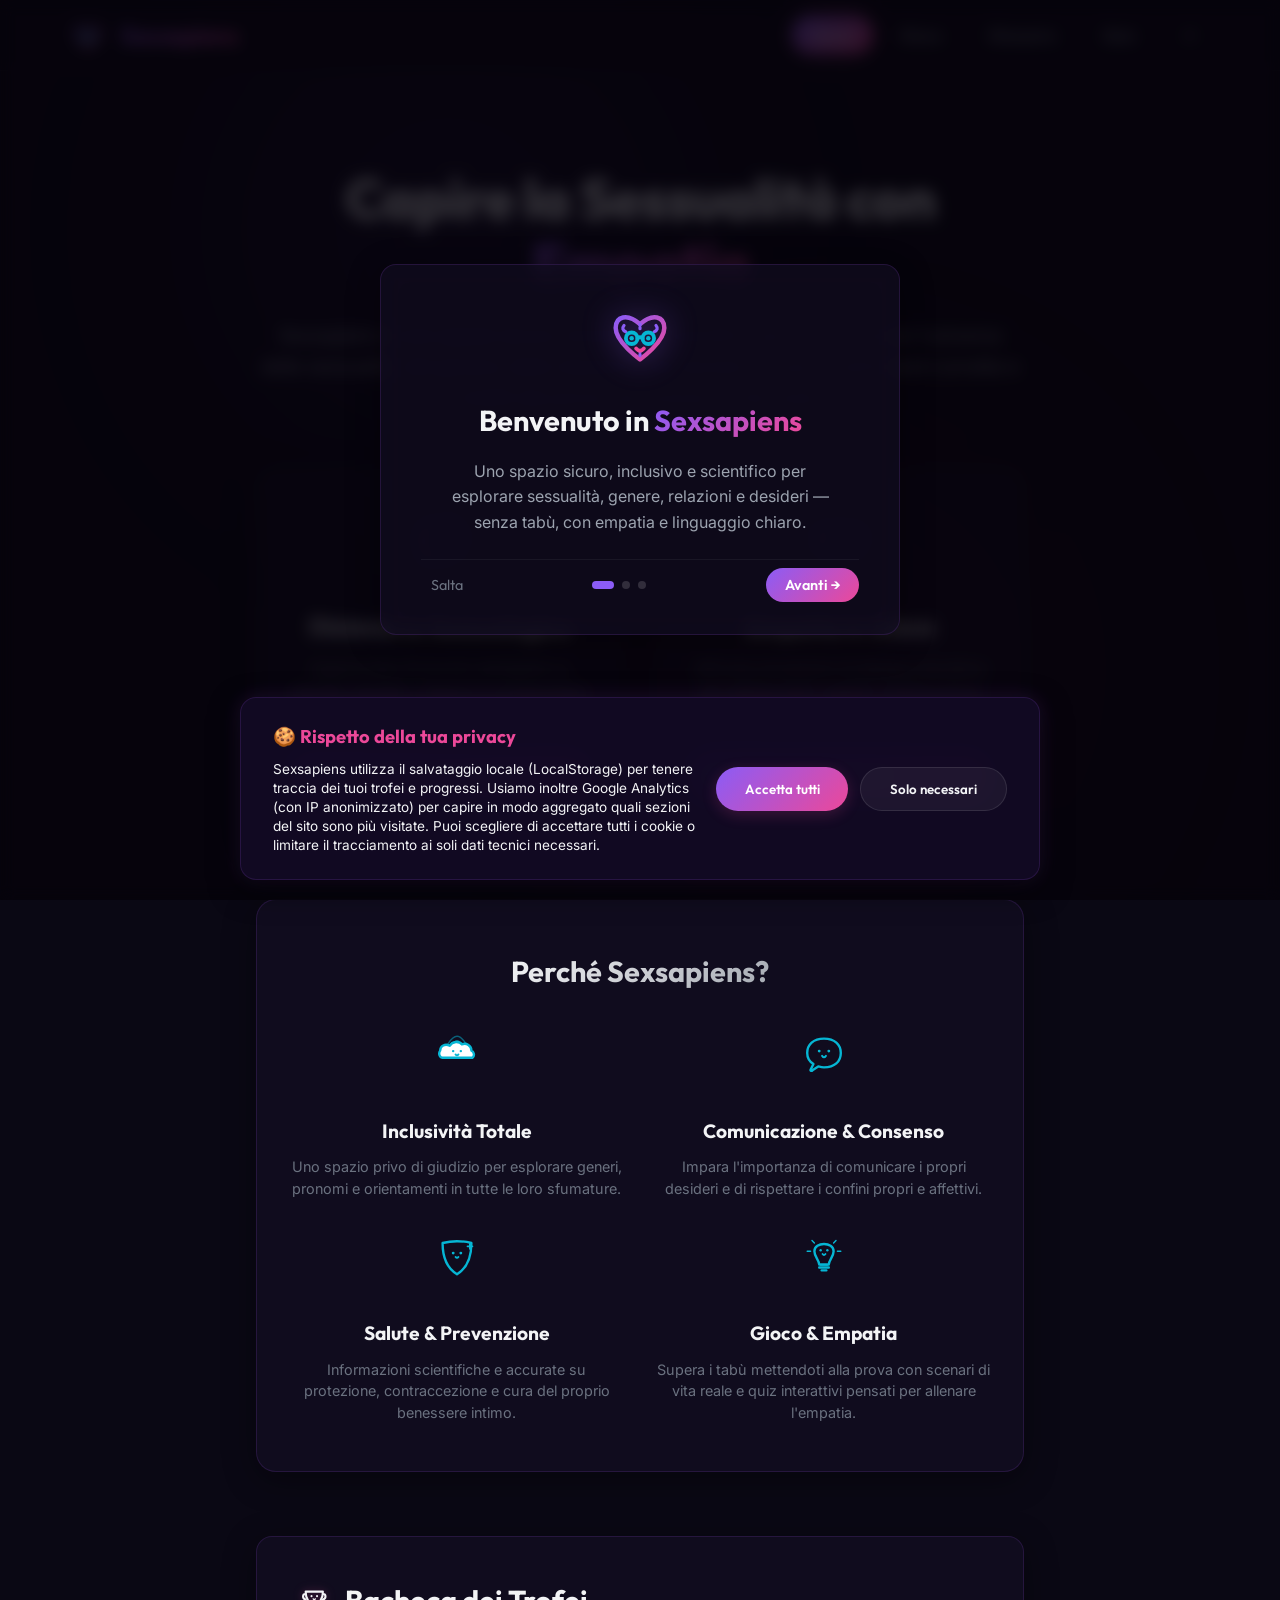
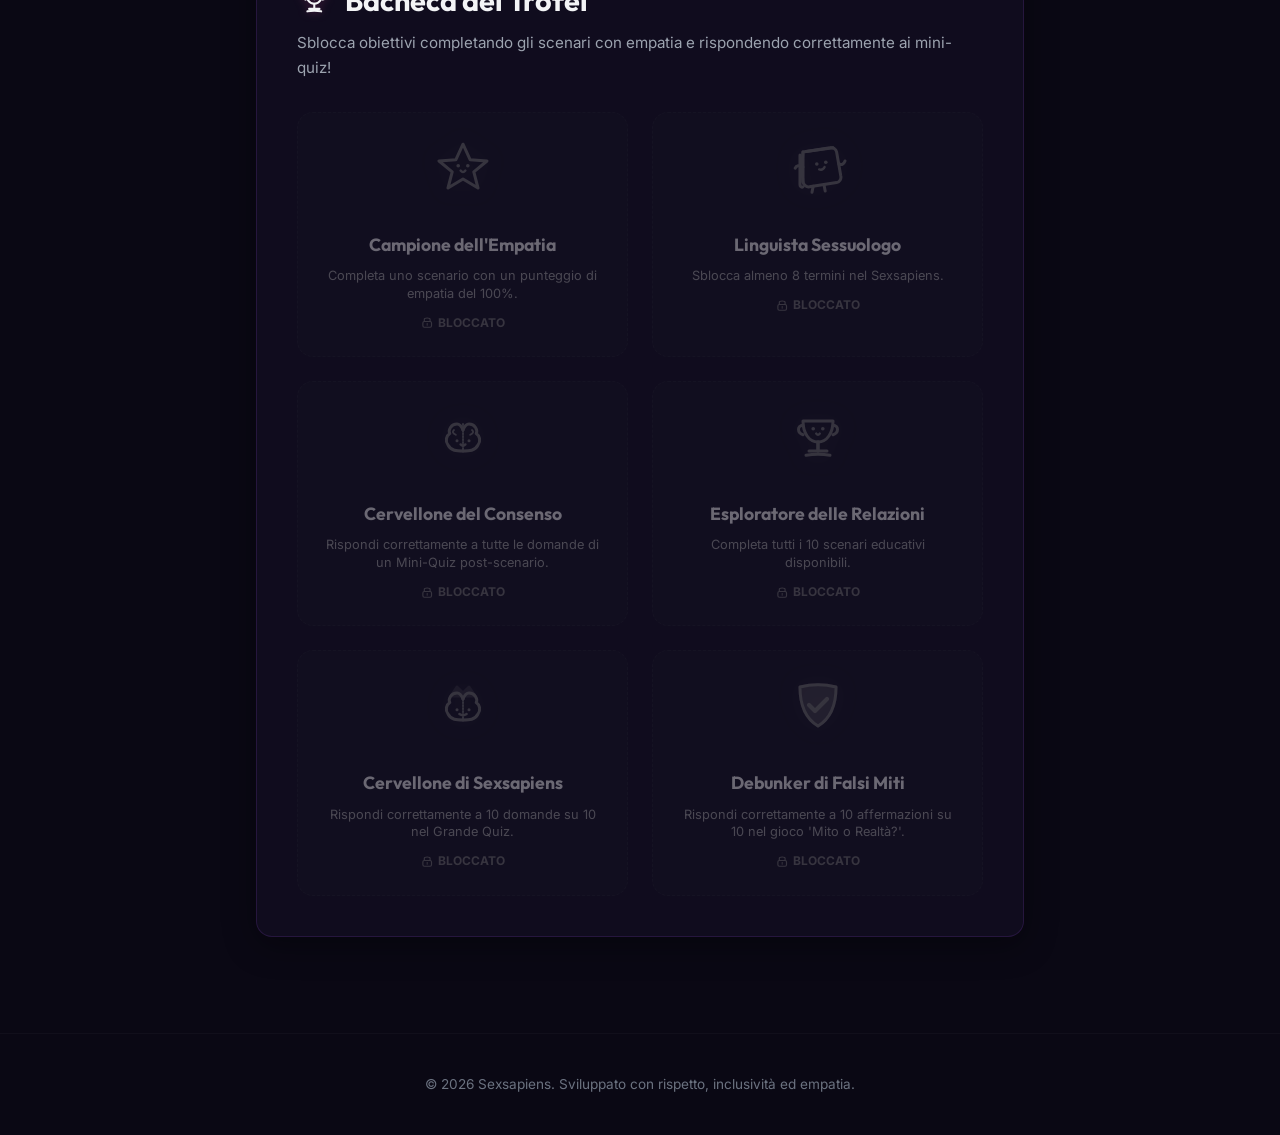
==== commit 39dd77a4: "Aggiungi schermata di benvenuto onboarding a 3 step per nuovi utenti - Step 1: Benvenuto con logo e " ====
--- a/index.html
+++ b/index.html
@@ -25,7 +25,7 @@
     <!-- Google Fonts: Outfit per i titoli, Inter per il testo leggibile -->
     <link rel="preconnect" href="https://fonts.googleapis.com">
     <link rel="preconnect" href="https://fonts.gstatic.com" crossorigin>
-    <link href="https://fonts.googleapis.com/css2?family=Inter:wght@300;400;500;600;700&family=Outfit:wght@400;500;600;700;800&family=Atkinson+Hyperlegible:ital,wght@0,400;0,700;1,400;1,700&display=swap" rel="stylesheet">
+    <link href="https://fonts.googleapis.com/css2?family=Inter:wght@300;400;500;600;700&family=Outfit:wght@400;500;600;700;800&display=swap" rel="stylesheet">
     <link rel="stylesheet" href="style.css">
     
     <!-- PWA Configurations -->
@@ -97,39 +97,7 @@
                 <button class="nav-link" data-target="glossary">Glossario</button>
                 <button class="nav-link" data-target="quiz-mode">Quiz</button>
                 <button class="nav-link audio-toggle-btn" id="btn-audio-toggle" title="Attiva/Disattiva Audio"></button>
-                <button class="a11y-toggle-btn" id="btn-a11y-toggle" title="Accessibilità ed Inclusività" aria-haspopup="true" aria-expanded="false">
-                    <svg class="doodle-icon-inline" viewBox="0 0 100 100" fill="none" stroke="currentColor" stroke-width="8" stroke-linecap="round" stroke-linejoin="round" style="width: 1.3em; height: 1.3em; vertical-align: middle;">
-                        <circle cx="50" cy="50" r="40" />
-                        <circle cx="50" cy="30" r="8" fill="currentColor" stroke="none" />
-                        <path d="M25 45 Q50 40 75 45" />
-                        <path d="M50 38 L50 65 L35 85 M50 65 L65 85" />
-                    </svg>
-                </button>
             </nav>
-        </div>
-        
-        <!-- Pannello Accessibilità fluttuante -->
-        <div id="a11y-menu-panel" class="a11y-menu-panel glass-panel hidden" aria-label="Opzioni di Accessibilità">
-            <h3>Strumenti di Accessibilità</h3>
-            
-            <div class="a11y-option">
-                <span class="a11y-option-label">Alta leggibilità (dislessia)</span>
-                <button class="a11y-btn-toggle" id="btn-toggle-dyslexia" aria-pressed="false">Disattivo</button>
-            </div>
-            
-            <div class="a11y-option">
-                <span class="a11y-option-label">Contrasto elevato</span>
-                <button class="a11y-btn-toggle" id="btn-toggle-contrast" aria-pressed="false">Disattivo</button>
-            </div>
-            
-            <div class="a11y-option-size">
-                <span class="a11y-option-label" style="display: block; margin-bottom: 0.5rem; text-align: left;">Dimensione testo</span>
-                <div class="a11y-size-buttons">
-                    <button class="a11y-size-btn active" data-size="normal">Normale</button>
-                    <button class="a11y-size-btn" data-size="large">Grande</button>
-                    <button class="a11y-size-btn" data-size="xlarge">Molto Grande</button>
-                </div>
-            </div>
         </div>
     </header>
 
@@ -308,21 +276,6 @@
                         <h3>Mito o Realtà?</h3>
                         <p>Sfida te stesso nel riconoscere le bufale e le verità scientifiche su salute e sessualità.</p>
                         <span class="btn-primary">Sfida i Miti ➔</span>
-                    </div>
-                    <!-- Card Le Parole Giuste -->
-                    <div class="selection-card game-card" id="card-play-words">
-                        <div class="card-icon">
-                            <svg class="doodle-icon" viewBox="0 0 100 100" fill="none" stroke="currentColor" stroke-width="5" stroke-linecap="round" stroke-linejoin="round">
-                              <path d="M20 25 C40 20 70 20 80 25 C88 28 88 45 80 55 C70 65 40 65 30 70 C28 72 20 78 18 78 C18 78 22 68 25 62 C15 55 12 40 20 25 Z" />
-                              <path d="M40 38 L65 38 M40 48 L60 48" stroke-width="5" />
-                              <path d="M68 62 L85 45 C87 43 90 43 92 45 C94 47 94 50 92 52 L75 69 L68 70 Z" stroke-width="4" fill="var(--accent-magenta)" opacity="0.3" />
-                              <circle cx="38" cy="35" r="2" fill="currentColor" stroke="none" />
-                              <circle cx="58" cy="35" r="2" fill="currentColor" stroke="none" />
-                            </svg>
-                        </div>
-                        <h3>Le Parole Giuste</h3>
-                        <p>Impara a evitare frasi insensibili o escludenti, trovando l'alternativa empatica e corretta.</p>
-                        <span class="btn-primary">Inizia ➔</span>
                     </div>
                 </div>
             </div>
@@ -418,62 +371,6 @@
                 <div style="display: flex; gap: 15px; justify-content: center; flex-wrap: wrap; margin-top: 2rem;">
                     <button class="btn-primary" id="btn-restart-myth-game">Gioca Ancora ➔</button>
                     <button class="btn-secondary" id="btn-myths-to-games">Cambia Gioco</button>
-                </div>
-            </div>
-
-            <!-- Schermata Gioco Le Parole Giuste -->
-            <div id="words-game-screen" class="words-game-screen glass-panel hidden">
-                <div class="words-header" style="display: flex; align-items: center; justify-content: space-between; margin-bottom: 1.5rem; width: 100%; flex-wrap: wrap; gap: 10px;">
-                    <button class="btn-secondary" id="btn-back-to-games-words" style="padding: 0.5rem 1rem; font-size: 0.85rem;">⬅ Cambia Gioco</button>
-                    <div class="quiz-score-badge" style="margin-left: auto;">Punti: <span id="words-score">0</span></div>
-                </div>
-
-                <div class="words-game-container" style="display: flex; flex-direction: column; gap: 1.5rem;">
-                    <span class="quiz-badge" id="words-progress" style="align-self: flex-start;">Frase 1 di 8</span>
-                    
-                    <!-- Area Bolla di Chat da Correggere -->
-                    <div class="chat-container" style="width: 100%; margin: 0.5rem 0;">
-                        <div class="chat-bubble received">
-                            <span class="chat-sender">Qualcuno dice:</span>
-                            <p id="words-wrong-text">"Ma è solo una fase, dai, vedrai che ti passa."</p>
-                        </div>
-                    </div>
-
-                    <p class="words-prompt-text" style="font-weight: 700; color: var(--accent-cyan); text-align: left; margin: 0.5rem 0;">Come puoi rispondergli in modo empatico ed inclusivo?</p>
-
-                    <!-- Opzioni di Risposta Empatica -->
-                    <div id="words-options-container" class="words-options-container" style="display: flex; flex-direction: column; gap: 12px; width: 100%;">
-                        <!-- Bottoni opzioni generati via JS -->
-                    </div>
-
-                    <!-- Spiegazione Didattica (Nascosta inizialmente) -->
-                    <div id="words-explanation-panel" class="words-explanation-panel hidden glass-panel" style="margin-top: 1.5rem; padding: 1.5rem; border: 2px solid var(--border-color); border-radius: 12px; text-align: left;">
-                        <div class="explanation-status" id="words-explanation-status" style="font-size: 1.2rem; font-weight: 800; text-transform: uppercase; margin-bottom: 0.8rem;">ESATTO!</div>
-                        <h4 style="color: var(--accent-magenta); margin-top: 0; margin-bottom: 0.5rem; font-size: 1.1rem;">Perché è importante?</h4>
-                        <p id="words-explanation-text" style="font-size: 0.9rem; color: var(--text-color); line-height: 1.5; margin-bottom: 1rem;">Spiegazione didattica...</p>
-                        <button class="btn-primary" id="btn-next-word">Prossima Frase ➔</button>
-                    </div>
-                </div>
-            </div>
-
-            <!-- Schermata Risultati Gioco Le Parole Giuste -->
-            <div id="words-game-results" class="words-game-results glass-panel hidden" style="text-align: center; padding: 2rem;">
-                <div class="quiz-result-icon" id="words-result-icon" style="display: flex; justify-content: center; align-items: center; margin-bottom: 1.5rem;">
-                    <!-- Icona del risultato dinamica -->
-                </div>
-                <h2 id="words-result-title" style="font-size: 2rem; margin-top: 1rem;">Risultato Gioco</h2>
-                <p id="words-result-subtitle" style="color: var(--text-muted); margin-bottom: 2rem; max-width: 600px; margin-left: auto; margin-right: auto; line-height: 1.6;">
-                    Valutazione delle tue capacità comunicative...
-                </p>
-
-                <div class="score-display-box glass-panel" style="max-width: 250px; margin: 2rem auto; padding: 1.5rem; border-radius: 15px;">
-                    <span style="font-size: 0.9rem; text-transform: uppercase; color: var(--text-muted); font-weight: 700; display: block; margin-bottom: 0.5rem;">Punteggio Finale</span>
-                    <span id="words-final-score" style="font-size: 2.5rem; font-weight: 800; color: var(--accent-magenta);">0/0</span>
-                </div>
-
-                <div style="display: flex; gap: 15px; justify-content: center; flex-wrap: wrap; margin-top: 2rem;">
-                    <button class="btn-primary" id="btn-restart-words">Rigioca ➔</button>
-                    <button class="btn-secondary" id="btn-words-to-games">Cambia Gioco</button>
                 </div>
             </div>
 
@@ -765,6 +662,91 @@
 
     </main>
 
+    <!-- ONBOARDING: schermata di benvenuto per nuovi utenti -->
+    <div class="modal-overlay hidden" id="onboarding-modal" role="dialog" aria-modal="true" aria-labelledby="onboarding-title">
+        <div class="onboarding-content glass-panel">
+
+            <!-- Step 1: Benvenuto -->
+            <div class="onboarding-step active" data-step="1">
+                <div class="onboarding-logo">
+                    <svg viewBox="0 0 100 100" width="64" height="64" fill="none">
+                        <defs>
+                            <linearGradient id="obGradient" x1="0%" y1="0%" x2="100%" y2="100%">
+                                <stop offset="0%" stop-color="#8b5cf6"/>
+                                <stop offset="100%" stop-color="#ec4899"/>
+                            </linearGradient>
+                        </defs>
+                        <path d="M50 85 C50 85 12 58 12 36 C12 18 30 12 50 30 C70 12 88 18 88 36 C88 58 50 85 50 85 Z" stroke="url(#obGradient)" stroke-width="7" stroke-linecap="round" stroke-linejoin="round"/>
+                        <path d="M50 30 L50 40 M50 72 L50 82" stroke="#8b5cf6" stroke-width="5" stroke-dasharray="2 3" stroke-linecap="round"/>
+                        <path d="M25 32 Q20 38 28 42" stroke="#8b5cf6" stroke-width="5" stroke-linecap="round"/>
+                        <path d="M75 32 Q80 38 72 42" stroke="#8b5cf6" stroke-width="5" stroke-linecap="round"/>
+                        <circle cx="37" cy="52" r="9" stroke="#06b6d4" stroke-width="6"/>
+                        <circle cx="63" cy="52" r="9" stroke="#06b6d4" stroke-width="6"/>
+                        <path d="M46 52 Q50 49 54 52" stroke="#06b6d4" stroke-width="6" stroke-linecap="round"/>
+                        <circle cx="37" cy="52" r="3.5" fill="#06b6d4" stroke="none"/>
+                        <circle cx="63" cy="52" r="3.5" fill="#06b6d4" stroke="none"/>
+                        <path d="M44 68 Q50 75 56 68" stroke="#ec4899" stroke-width="6" stroke-linecap="round"/>
+                    </svg>
+                </div>
+                <h2 id="onboarding-title">Benvenuto in <span class="text-gradient">Sexsapiens</span></h2>
+                <p>Uno spazio sicuro, inclusivo e scientifico per esplorare sessualità, genere, relazioni e desideri — senza tabù, con empatia e linguaggio chiaro.</p>
+            </div>
+
+            <!-- Step 2: Come funziona -->
+            <div class="onboarding-step" data-step="2">
+                <h2>Come funziona?</h2>
+                <div class="onboarding-features">
+                    <div class="onboarding-feature">
+                        <span class="onboarding-feature-icon" style="color: var(--accent-magenta);">
+                            <svg viewBox="0 0 100 100" width="28" height="28" fill="none" stroke="currentColor" stroke-width="6" stroke-linecap="round"><path d="M20 75 L20 30 Q20 20 30 20 L70 20 Q80 20 80 30 L80 75"/><path d="M10 75 L90 75"/><path d="M35 50 L50 38 L65 50"/></svg>
+                        </span>
+                        <strong>Scenari interattivi</strong>
+                        <span>Affronta conversazioni reali e impara a rispondere con rispetto e consapevolezza.</span>
+                    </div>
+                    <div class="onboarding-feature">
+                        <span class="onboarding-feature-icon" style="color: var(--accent-cyan);">
+                            <svg viewBox="0 0 100 100" width="28" height="28" fill="none" stroke="currentColor" stroke-width="6" stroke-linecap="round"><rect x="20" y="15" width="60" height="70" rx="8"/><path d="M35 35 L65 35 M35 50 L65 50 M35 65 L55 65"/></svg>
+                        </span>
+                        <strong>Glossario</strong>
+                        <span>Definizioni chiare e accessibili su identità, desideri, salute e relazioni.</span>
+                    </div>
+                    <div class="onboarding-feature">
+                        <span class="onboarding-feature-icon" style="color: var(--accent-violet);">
+                            <svg viewBox="0 0 100 100" width="28" height="28" fill="none" stroke="currentColor" stroke-width="6" stroke-linecap="round"><circle cx="50" cy="50" r="32"/><path d="M50 30 L50 52 L65 65"/></svg>
+                        </span>
+                        <strong>Quiz & Giochi</strong>
+                        <span>Metti alla prova la tua conoscenza con quiz e il gioco Mito o Realtà.</span>
+                    </div>
+                </div>
+            </div>
+
+            <!-- Step 3: Inizia -->
+            <div class="onboarding-step" data-step="3">
+                <div class="onboarding-final-icon">
+                    <svg viewBox="0 0 100 100" width="56" height="56" fill="none" stroke="currentColor" stroke-width="6" stroke-linecap="round" stroke-linejoin="round" style="color: var(--accent-cyan);">
+                        <path d="M50 15 C50 15 20 30 20 55 C20 72 33 82 50 85 C67 82 80 72 80 55 C80 30 50 15 50 15 Z" fill="var(--accent-cyan)" opacity="0.15"/>
+                        <path d="M50 15 C50 15 20 30 20 55 C20 72 33 82 50 85 C67 82 80 72 80 55 C80 30 50 15 50 15 Z"/>
+                        <path d="M38 52 L46 60 L64 42" stroke-width="7"/>
+                    </svg>
+                </div>
+                <h2>Sei <span class="text-gradient">pronto</span>?</h2>
+                <p>La conoscenza è il primo passo verso relazioni più sane e consapevoli. Inizia quando vuoi — puoi sempre tornare qui.</p>
+                <button class="btn-primary" id="btn-onboarding-start">Inizia ad esplorare</button>
+            </div>
+
+            <!-- Navigazione -->
+            <div class="onboarding-nav">
+                <button class="onboarding-btn-skip" id="btn-onboarding-skip">Salta</button>
+                <div class="onboarding-dots">
+                    <span class="onboarding-dot active" data-dot="1"></span>
+                    <span class="onboarding-dot" data-dot="2"></span>
+                    <span class="onboarding-dot" data-dot="3"></span>
+                </div>
+                <button class="onboarding-btn-next" id="btn-onboarding-next">Avanti →</button>
+            </div>
+        </div>
+    </div>
+
     <!-- Modal per visualizzare i dettagli di un singolo termine -->
     <div class="modal-overlay hidden" id="term-modal">
         <div class="modal-content glass-panel">
@@ -778,32 +760,6 @@
                 <div class="term-example-box">
                     <strong>Esempio pratico:</strong>
                     <p id="modal-term-example">Un esempio di come si usa o si manifesta questo termine...</p>
-                </div>
-            </div>
-        </div>
-    </div>
-
-    <!-- Modal per la condivisione del Trofeo -->
-    <div class="modal-overlay hidden" id="share-modal">
-        <div class="modal-content glass-panel" style="max-width: 480px; text-align: center;">
-            <button class="modal-close" id="btn-close-share-modal">×</button>
-            <div class="modal-header">
-                <span class="term-badge" style="background: var(--accent-gradient);">Trofeo Sbloccato!</span>
-                <h2>Condividi il tuo Traguardo</h2>
-            </div>
-            <div class="modal-body" style="padding-top: 1rem;">
-                <p style="font-size: 0.9rem; color: var(--text-muted); margin-bottom: 1.5rem;">
-                    Ecco la tua cartolina trofeo personalizzata. Puoi scaricarla come immagine o condividerla direttamente sui tuoi social in modo 100% anonimo.
-                </p>
-                
-                <!-- Anteprima dell'immagine generata -->
-                <div class="share-card-preview-container" style="margin: 1rem 0; display: flex; justify-content: center;">
-                    <img id="share-card-image" src="" alt="Anteprima Trofeo" style="max-width: 100%; border-radius: 12px; box-shadow: 0 4px 20px rgba(236, 72, 153, 0.3); height: auto; border: 3px solid var(--border-color);" />
-                </div>
-                
-                <div style="display: flex; gap: 15px; justify-content: center; margin-top: 1.5rem; flex-wrap: wrap;">
-                    <button class="btn-primary" id="btn-share-card-native">Condividi 🔗</button>
-                    <button class="btn-secondary" id="btn-download-card">Scarica PNG 💾</button>
                 </div>
             </div>
         </div>
@@ -826,7 +782,7 @@
     </div>
 
     <footer>
-        <p>&copy; 2026 Sexsapiens. Sviluppato con rispetto, inclusività ed empatia. | <a href="#" id="link-privacy" style="color: var(--accent-magenta); text-decoration: none;">Privacy Policy</a></p>
+        <p>&copy; 2026 Sexsapiens. Sviluppato con rispetto, inclusività ed empatia.</p>
     </footer>
 
     <script src="app.js"></script>
--- a/style.css
+++ b/style.css
@@ -1887,6 +1887,183 @@
 }
 
 /* ==========================================================================
+   ONBOARDING
+   ========================================================================== */
+#onboarding-modal {
+    z-index: 2000;
+}
+
+.onboarding-content {
+    max-width: 520px;
+    width: 100%;
+    padding: 2.5rem 2.5rem 2rem;
+    display: flex;
+    flex-direction: column;
+    gap: 1.5rem;
+    animation: scaleUp 0.35s cubic-bezier(0.16, 1, 0.3, 1) forwards;
+}
+
+/* Steps */
+.onboarding-step {
+    display: none;
+    flex-direction: column;
+    align-items: center;
+    text-align: center;
+    gap: 1rem;
+    animation: fadeIn 0.3s ease-out;
+}
+
+.onboarding-step.active {
+    display: flex;
+}
+
+.onboarding-step h2 {
+    font-size: 1.8rem;
+    margin: 0;
+}
+
+.onboarding-step p {
+    color: var(--text-secondary);
+    font-size: 1rem;
+    line-height: 1.6;
+    max-width: 400px;
+    margin: 0;
+}
+
+/* Step 1 */
+.onboarding-logo {
+    margin-bottom: 0.25rem;
+    filter: drop-shadow(0 0 16px rgba(139, 92, 246, 0.4));
+}
+
+/* Step 2 */
+.onboarding-features {
+    display: flex;
+    flex-direction: column;
+    gap: 0.75rem;
+    width: 100%;
+    text-align: left;
+}
+
+.onboarding-feature {
+    display: grid;
+    grid-template-columns: 36px 1fr;
+    grid-template-rows: auto auto;
+    column-gap: 0.75rem;
+    row-gap: 0.15rem;
+    align-items: start;
+    background: rgba(255,255,255,0.03);
+    border: 1px solid rgba(255,255,255,0.06);
+    border-radius: 12px;
+    padding: 0.9rem 1rem;
+}
+
+.onboarding-feature-icon {
+    grid-row: 1 / 3;
+    display: flex;
+    align-items: center;
+    justify-content: center;
+    padding-top: 2px;
+}
+
+.onboarding-feature strong {
+    font-size: 0.95rem;
+    color: var(--text-primary);
+    font-family: var(--font-title);
+}
+
+.onboarding-feature span {
+    font-size: 0.85rem;
+    color: var(--text-muted);
+    line-height: 1.4;
+}
+
+/* Step 3 */
+.onboarding-final-icon {
+    filter: drop-shadow(0 0 14px rgba(6, 182, 212, 0.35));
+    margin-bottom: 0.25rem;
+}
+
+#btn-onboarding-start {
+    margin-top: 0.5rem;
+    padding: 0.8rem 2.5rem;
+    font-size: 1rem;
+}
+
+/* Navigation */
+.onboarding-nav {
+    display: flex;
+    align-items: center;
+    justify-content: space-between;
+    padding-top: 0.5rem;
+    border-top: 1px solid rgba(255,255,255,0.05);
+}
+
+.onboarding-dots {
+    display: flex;
+    gap: 8px;
+}
+
+.onboarding-dot {
+    width: 8px;
+    height: 8px;
+    border-radius: 50%;
+    background: rgba(255,255,255,0.15);
+    transition: all 0.25s ease;
+    cursor: pointer;
+}
+
+.onboarding-dot.active {
+    background: var(--accent-violet);
+    width: 22px;
+    border-radius: 4px;
+}
+
+.onboarding-btn-skip {
+    background: transparent;
+    border: none;
+    color: var(--text-muted);
+    font-family: var(--font-title);
+    font-size: 0.9rem;
+    cursor: pointer;
+    padding: 0.4rem 0.6rem;
+    border-radius: 8px;
+    transition: color 0.2s ease;
+}
+
+.onboarding-btn-skip:hover {
+    color: var(--text-secondary);
+}
+
+.onboarding-btn-next {
+    background: var(--accent-gradient);
+    border: none;
+    color: #fff;
+    font-family: var(--font-title);
+    font-size: 0.9rem;
+    font-weight: 600;
+    padding: 0.5rem 1.2rem;
+    border-radius: 20px;
+    cursor: pointer;
+    transition: opacity 0.2s ease, transform 0.2s ease;
+}
+
+.onboarding-btn-next:hover {
+    opacity: 0.85;
+    transform: translateX(2px);
+}
+
+@media (max-width: 768px) {
+    .onboarding-content {
+        padding: 2rem 1.5rem 1.5rem;
+    }
+
+    .onboarding-step h2 {
+        font-size: 1.5rem;
+    }
+}
+
+/* ==========================================================================
    BANNER COOKIE / GDPR
    ========================================================================== */
 .cookie-banner {
@@ -1972,431 +2149,3 @@
         justify-content: center;
     }
 }
-
-/* ==========================================================================
-   STILI DI ACCESSIBILITÀ (A11Y)
-   ========================================================================== */
-.a11y-toggle-btn {
-    font-size: 1.1rem !important;
-    padding: 0.5rem !important;
-    display: inline-flex;
-    align-items: center;
-    justify-content: center;
-    border-radius: 50% !important;
-    width: 38px;
-    height: 38px;
-    margin-left: 0.5rem;
-    background: rgba(255, 255, 255, 0.05);
-    border: 1px solid var(--border-color);
-    color: var(--text-color);
-    cursor: pointer;
-    transition: all 0.2s ease;
-}
-
-.a11y-toggle-btn:hover {
-    background: rgba(168, 85, 247, 0.2);
-    border-color: var(--accent-magenta);
-    box-shadow: 0 0 10px rgba(168, 85, 247, 0.3);
-}
-
-.a11y-toggle-btn svg {
-    width: 22px;
-    height: 22px;
-}
-
-.a11y-menu-panel {
-    position: absolute;
-    top: 75px;
-    right: 20px;
-    width: 290px;
-    padding: 1.5rem;
-    z-index: 1000;
-    box-shadow: 0 10px 30px rgba(0, 0, 0, 0.5), 0 0 15px rgba(6, 182, 212, 0.15);
-    background: rgba(24, 15, 48, 0.96);
-    border-radius: 12px;
-    border: 1px solid var(--border-color);
-    display: flex;
-    flex-direction: column;
-    gap: 1.2rem;
-    animation: fadeInA11y 0.2s ease-out forwards;
-}
-
-.a11y-menu-panel.hidden {
-    display: none !important;
-}
-
-.a11y-menu-panel h3 {
-    margin: 0;
-    font-size: 1.05rem;
-    font-family: var(--font-title);
-    color: var(--accent-cyan);
-    border-bottom: 1px dashed rgba(255, 255, 255, 0.1);
-    padding-bottom: 0.5rem;
-    text-align: left;
-}
-
-.a11y-option {
-    display: flex;
-    align-items: center;
-    justify-content: space-between;
-    gap: 10px;
-}
-
-.a11y-option-label {
-    font-size: 0.85rem;
-    font-weight: 500;
-    color: var(--text-color);
-}
-
-.a11y-btn-toggle {
-    background: rgba(255, 255, 255, 0.05);
-    border: 1px solid var(--border-color);
-    color: var(--text-muted);
-    padding: 0.4rem 0.8rem;
-    border-radius: 20px;
-    font-size: 0.75rem;
-    cursor: pointer;
-    font-weight: 600;
-    transition: all 0.2s ease;
-}
-
-.a11y-btn-toggle[aria-pressed="true"] {
-    background: var(--accent-cyan);
-    color: #120a24;
-    border-color: var(--accent-cyan);
-    box-shadow: 0 0 8px rgba(6, 182, 212, 0.4);
-}
-
-.a11y-option-size {
-    border-top: 1px dashed rgba(255, 255, 255, 0.05);
-    padding-top: 0.8rem;
-}
-
-.a11y-size-buttons {
-    display: flex;
-    gap: 5px;
-    margin-top: 0.4rem;
-}
-
-.a11y-size-btn {
-    flex: 1;
-    background: rgba(255, 255, 255, 0.05);
-    border: 1px solid var(--border-color);
-    color: var(--text-muted);
-    padding: 0.4rem 0.3rem;
-    border-radius: 6px;
-    font-size: 0.72rem;
-    cursor: pointer;
-    font-weight: 600;
-    transition: all 0.2s ease;
-}
-
-.a11y-size-btn.active {
-    background: var(--accent-magenta);
-    color: white;
-    border-color: var(--accent-magenta);
-    box-shadow: 0 0 8px rgba(236, 72, 153, 0.4);
-}
-
-@keyframes fadeInA11y {
-    from {
-        opacity: 0;
-        transform: translateY(-10px);
-    }
-    to {
-        opacity: 1;
-        transform: translateY(0);
-    }
-}
-
-/* Evidenziazione per navigazione tastiera (Focus visibile) */
-.a11y-toggle-btn:focus,
-.nav-link:focus,
-.btn-primary:focus,
-.btn-secondary:focus,
-.term-card:focus,
-.game-card:focus,
-.quiz-choice-btn:focus,
-.myth-btn:focus,
-.a11y-btn-toggle:focus,
-.a11y-size-btn:focus,
-button:focus,
-a:focus {
-    outline: 3px solid var(--accent-cyan) !important;
-    outline-offset: 3px !important;
-    box-shadow: 0 0 10px rgba(6, 182, 212, 0.6) !important;
-}
-
-/* Override Font Alta Leggibilità (Dislessia) */
-body.dyslexia-mode {
-    font-family: 'Atkinson Hyperlegible', sans-serif !important;
-}
-
-body.dyslexia-mode h1,
-body.dyslexia-mode h2,
-body.dyslexia-mode h3,
-body.dyslexia-mode h4,
-body.dyslexia-mode h5,
-body.dyslexia-mode h6,
-body.dyslexia-mode button,
-body.dyslexia-mode span,
-body.dyslexia-mode p,
-body.dyslexia-mode a,
-body.dyslexia-mode li,
-body.dyslexia-mode input,
-body.dyslexia-mode textarea {
-    font-family: 'Atkinson Hyperlegible', sans-serif !important;
-}
-
-/* Dimensionamento Testo */
-body.text-large {
-    font-size: 1.15rem;
-}
-body.text-large h1, body.text-large .hero-title { font-size: 3rem !important; }
-body.text-large h2 { font-size: 2.2rem !important; }
-body.text-large h3 { font-size: 1.6rem !important; }
-body.text-large p, body.text-large button, body.text-large span, body.text-large li { font-size: 1.05rem !important; }
-
-body.text-xlarge {
-    font-size: 1.3rem;
-}
-body.text-xlarge h1, body.text-xlarge .hero-title { font-size: 3.4rem !important; }
-body.text-xlarge h2 { font-size: 2.5rem !important; }
-body.text-xlarge h3 { font-size: 1.9rem !important; }
-body.text-xlarge p, body.text-xlarge button, body.text-xlarge span, body.text-xlarge li { font-size: 1.18rem !important; }
-
-/* Contrasto Elevato (High Contrast Mode) */
-body.high-contrast-mode {
-    background-color: #000000 !important;
-    background-image: none !important;
-    color: #ffffff !important;
-}
-
-body.high-contrast-mode .bg-gradient-glow {
-    display: none !important;
-}
-
-body.high-contrast-mode .glass-panel,
-body.high-contrast-mode header,
-body.high-contrast-mode footer,
-body.high-contrast-mode .a11y-menu-panel,
-body.high-contrast-mode .modal-content {
-    background: #000000 !important;
-    border: 3px solid #ffffff !important;
-    box-shadow: none !important;
-    color: #ffffff !important;
-}
-
-body.high-contrast-mode h1, 
-body.high-contrast-mode h2, 
-body.high-contrast-mode h3, 
-body.high-contrast-mode h4,
-body.high-contrast-mode .selector-heading,
-body.high-contrast-mode .hero-title {
-    color: #00ffff !important; /* Cyan puro ad altissimo contrasto */
-    text-shadow: none !important;
-}
-
-body.high-contrast-mode .text-gradient {
-    background: none !important;
-    -webkit-background-clip: unset !important;
-    -webkit-text-fill-color: unset !important;
-    color: #ff00ff !important; /* Magenta puro ad altissimo contrasto */
-}
-
-body.high-contrast-mode .btn-primary {
-    background: #000000 !important;
-    border: 3px solid #ff00ff !important;
-    color: #ffffff !important;
-    box-shadow: none !important;
-}
-
-body.high-contrast-mode .btn-primary:hover {
-    background: #ff00ff !important;
-    color: #000000 !important;
-    font-weight: 800;
-}
-
-body.high-contrast-mode .btn-secondary {
-    background: #000000 !important;
-    border: 3px solid #ffffff !important;
-    color: #ffffff !important;
-}
-
-body.high-contrast-mode .btn-secondary:hover {
-    background: #ffffff !important;
-    color: #000000 !important;
-    font-weight: 800;
-}
-
-body.high-contrast-mode .a11y-size-btn.active {
-    background: #ff00ff !important;
-    color: #000000 !important;
-    border-color: #ff00ff !important;
-}
-
-body.high-contrast-mode .a11y-btn-toggle[aria-pressed="true"] {
-    background: #00ffff !important;
-    color: #000000 !important;
-    border-color: #00ffff !important;
-}
-
-body.high-contrast-mode .nav-link {
-    color: #ffffff !important;
-    opacity: 0.8;
-}
-
-body.high-contrast-mode .nav-link.active {
-    color: #00ffff !important;
-    opacity: 1;
-    border-bottom: 3px solid #00ffff !important;
-}
-
-body.high-contrast-mode .doodle-logo-svg,
-body.high-contrast-mode .doodle-icon,
-body.high-contrast-mode svg {
-    color: #ffffff !important;
-    filter: drop-shadow(0 0 1px #ffffff);
-}
-
-/* ==========================================================================
-   STILI GIOCO "LE PAROLE GIUSTE"
-   ========================================================================== */
-.chat-container {
-    display: flex;
-    flex-direction: column;
-    width: 100%;
-}
-
-.chat-bubble {
-    position: relative;
-    max-width: 85%;
-    padding: 1.2rem 1.5rem;
-    border-radius: 20px;
-    font-size: 1.05rem;
-    line-height: 1.5;
-    font-weight: 500;
-    margin-bottom: 0.5rem;
-    border: 3px solid var(--text-color);
-}
-
-.chat-bubble.received {
-    align-self: flex-start;
-    background: rgba(255, 255, 255, 0.03);
-    border-color: rgba(255, 255, 255, 0.2);
-    border-bottom-left-radius: 4px;
-    color: var(--text-color);
-    box-shadow: 0 4px 15px rgba(0, 0, 0, 0.2);
-}
-
-.chat-sender {
-    display: block;
-    font-size: 0.72rem;
-    font-weight: 800;
-    text-transform: uppercase;
-    color: var(--accent-magenta);
-    margin-bottom: 0.4rem;
-    letter-spacing: 1px;
-}
-
-.words-options-container {
-    margin-top: 0.5rem;
-}
-
-.words-options-container .quiz-choice-btn {
-    background: rgba(255, 255, 255, 0.02);
-    backdrop-filter: blur(12px);
-    -webkit-backdrop-filter: blur(12px);
-    border: 2px solid var(--border-color);
-    border-radius: 20px;
-    padding: 1rem 1.5rem;
-    color: var(--text-primary);
-    font-family: var(--font-primary);
-    font-size: 0.95rem;
-    font-weight: 500;
-    text-align: left;
-    cursor: pointer;
-    transition: all 0.25s cubic-bezier(0.4, 0, 0.2, 1);
-    outline: none;
-    width: 100%;
-}
-
-.words-options-container .quiz-choice-btn:hover {
-    background: rgba(255, 255, 255, 0.06);
-    border-color: var(--accent-magenta);
-    box-shadow: 0 0 15px rgba(236, 72, 153, 0.3);
-    transform: translateY(-2px);
-}
-
-.words-options-container .quiz-choice-btn.correct-choice {
-    background: rgba(34, 197, 94, 0.15) !important;
-    border-color: #22c55e !important;
-    color: #ffffff !important;
-    font-weight: 600;
-    box-shadow: 0 0 15px rgba(34, 197, 94, 0.3) !important;
-}
-
-.words-options-container .quiz-choice-btn.wrong-choice {
-    background: rgba(239, 68, 68, 0.15) !important;
-    border-color: #ef4444 !important;
-    color: #ffffff !important;
-    box-shadow: 0 0 15px rgba(239, 68, 68, 0.3) !important;
-}
-
-/* High Contrast Mode for Choice Buttons */
-body.high-contrast-mode .words-options-container .quiz-choice-btn {
-    background: #000000 !important;
-    border: 3px solid #ffffff !important;
-    color: #ffffff !important;
-    box-shadow: none !important;
-}
-
-body.high-contrast-mode .words-options-container .quiz-choice-btn:hover {
-    background: #ffffff !important;
-    color: #000000 !important;
-}
-
-body.high-contrast-mode .words-options-container .quiz-choice-btn.correct-choice {
-    border-color: #00ff00 !important;
-    color: #00ff00 !important;
-}
-
-body.high-contrast-mode .words-options-container .quiz-choice-btn.wrong-choice {
-    border-color: #ff0000 !important;
-    color: #ff0000 !important;
-}
-
-.words-explanation-panel {
-    background: rgba(18, 10, 36, 0.7);
-    border: 2px solid var(--border-color);
-    border-radius: 12px;
-    animation: fadeInA11y 0.3s ease-out forwards;
-}
-
-.words-explanation-panel.hidden {
-    display: none !important;
-}
-
-.explanation-status {
-    font-size: 1.25rem;
-    font-weight: 900;
-    letter-spacing: 1px;
-}
-
-.explanation-status.correct {
-    color: #22c55e;
-}
-
-.explanation-status.wrong {
-    color: #ef4444;
-}
-
-/* Override contrasto elevato per bolle di chat e spiegazioni */
-body.high-contrast-mode .chat-bubble.received,
-body.high-contrast-mode .words-explanation-panel {
-    background: #000000 !important;
-    border: 3px solid #ffffff !important;
-    color: #ffffff !important;
-}
-
-
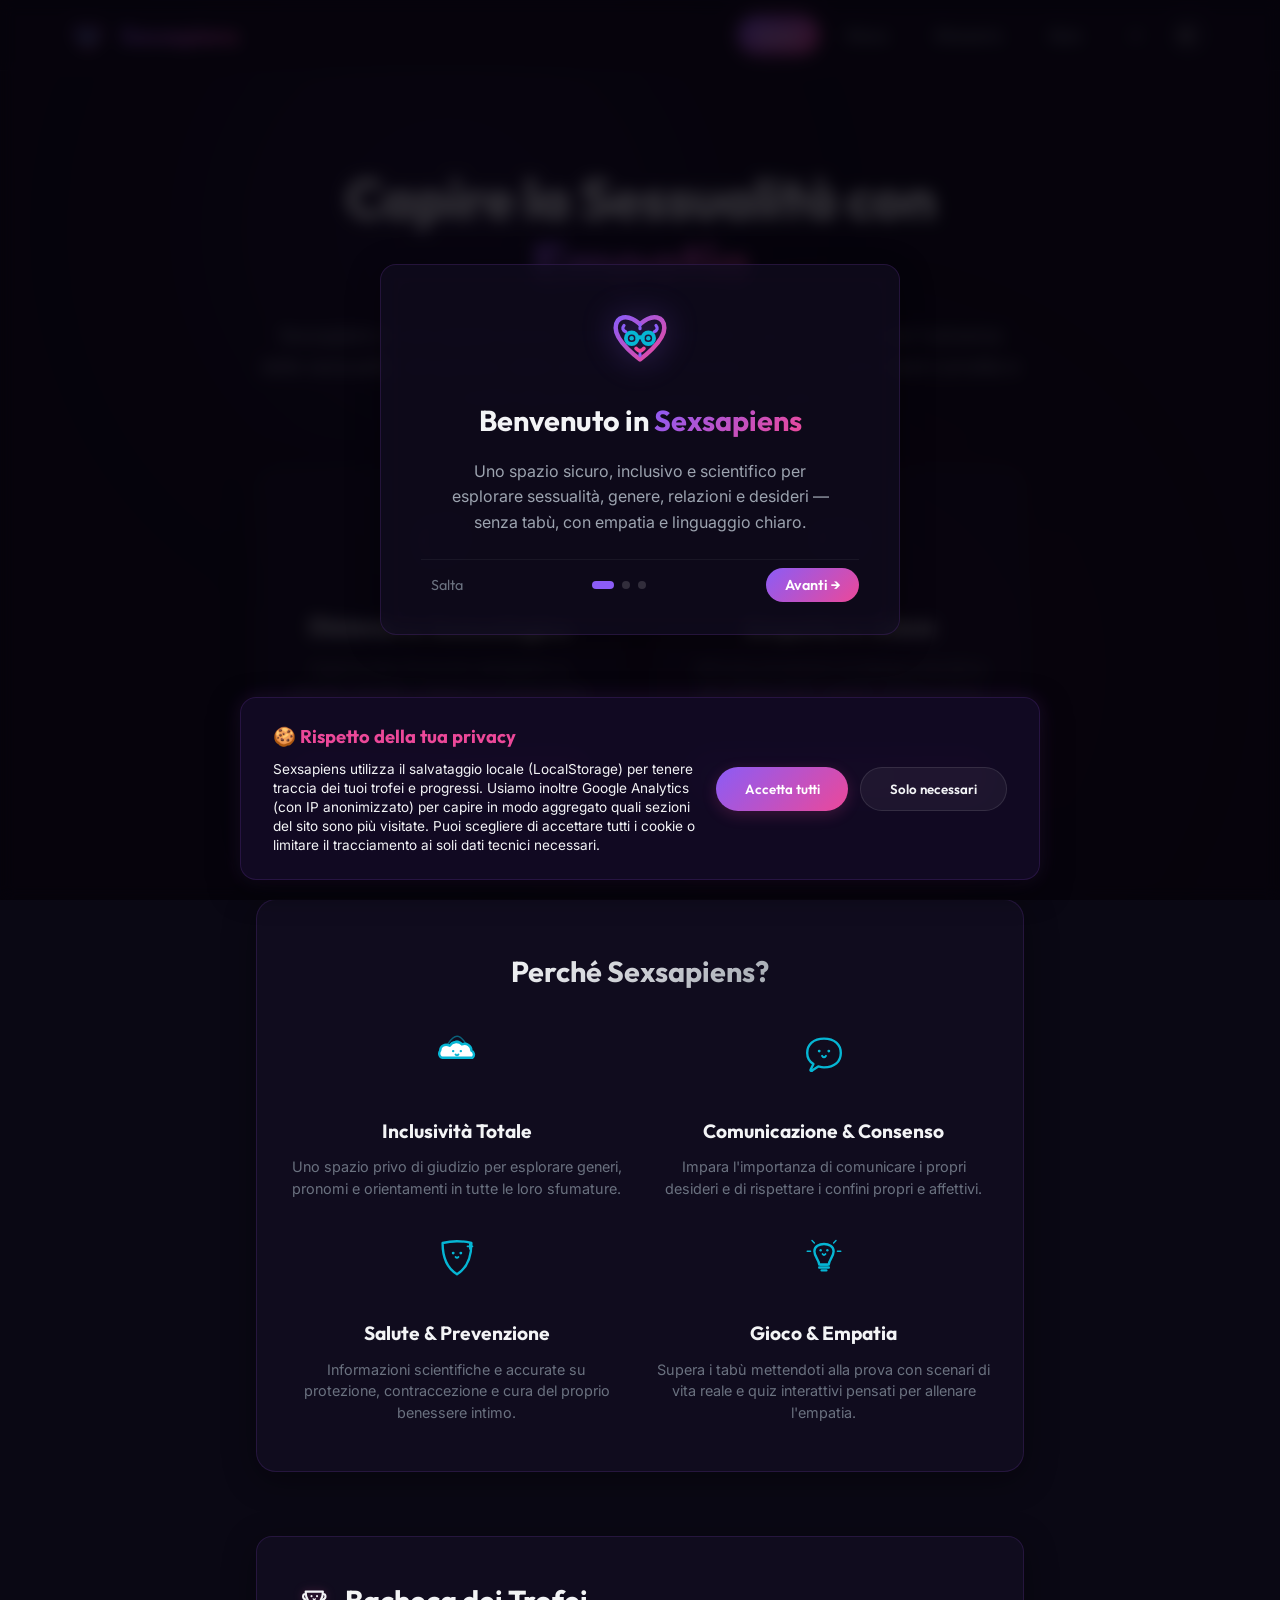
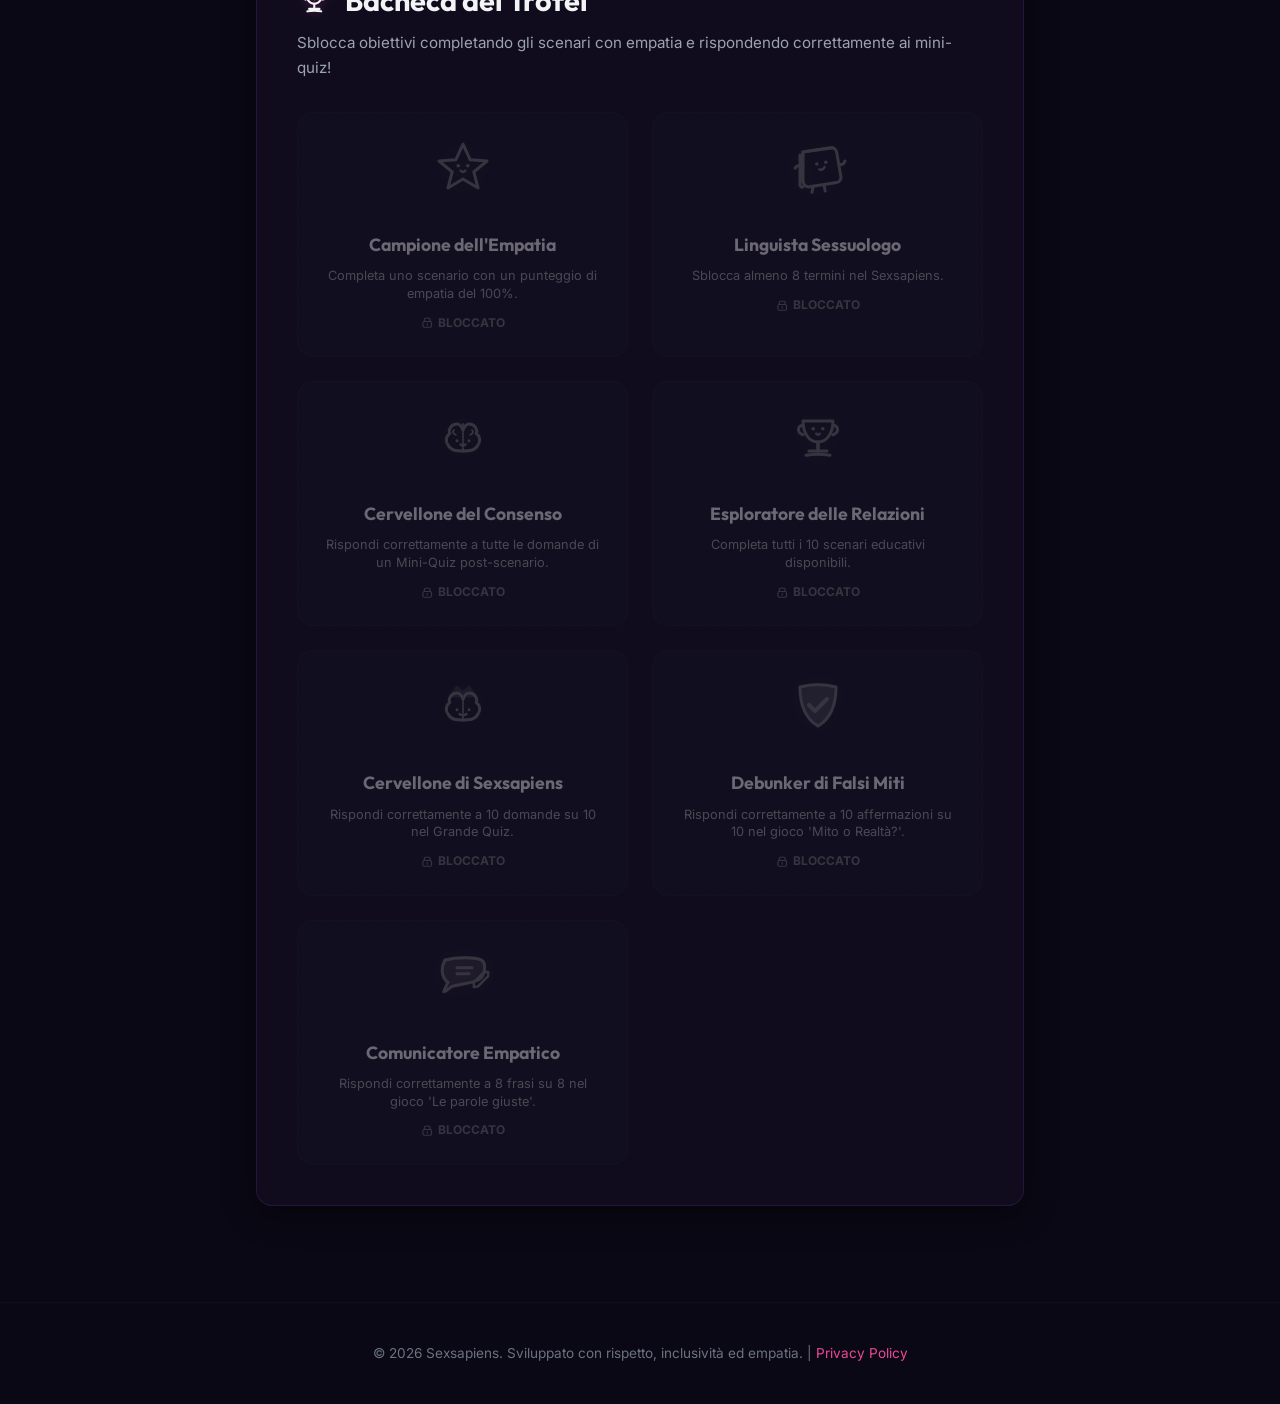
==== commit 243dd470: "Merge main e risolvi conflitti — aggiungi onboarding a 3 step" ====
--- a/index.html
+++ b/index.html
@@ -25,7 +25,7 @@
     <!-- Google Fonts: Outfit per i titoli, Inter per il testo leggibile -->
     <link rel="preconnect" href="https://fonts.googleapis.com">
     <link rel="preconnect" href="https://fonts.gstatic.com" crossorigin>
-    <link href="https://fonts.googleapis.com/css2?family=Inter:wght@300;400;500;600;700&family=Outfit:wght@400;500;600;700;800&display=swap" rel="stylesheet">
+    <link href="https://fonts.googleapis.com/css2?family=Inter:wght@300;400;500;600;700&family=Outfit:wght@400;500;600;700;800&family=Atkinson+Hyperlegible:ital,wght@0,400;0,700;1,400;1,700&display=swap" rel="stylesheet">
     <link rel="stylesheet" href="style.css">
     
     <!-- PWA Configurations -->
@@ -97,7 +97,39 @@
                 <button class="nav-link" data-target="glossary">Glossario</button>
                 <button class="nav-link" data-target="quiz-mode">Quiz</button>
                 <button class="nav-link audio-toggle-btn" id="btn-audio-toggle" title="Attiva/Disattiva Audio"></button>
+                <button class="a11y-toggle-btn" id="btn-a11y-toggle" title="Accessibilità ed Inclusività" aria-haspopup="true" aria-expanded="false">
+                    <svg class="doodle-icon-inline" viewBox="0 0 100 100" fill="none" stroke="currentColor" stroke-width="8" stroke-linecap="round" stroke-linejoin="round" style="width: 1.3em; height: 1.3em; vertical-align: middle;">
+                        <circle cx="50" cy="50" r="40" />
+                        <circle cx="50" cy="30" r="8" fill="currentColor" stroke="none" />
+                        <path d="M25 45 Q50 40 75 45" />
+                        <path d="M50 38 L50 65 L35 85 M50 65 L65 85" />
+                    </svg>
+                </button>
             </nav>
+        </div>
+        
+        <!-- Pannello Accessibilità fluttuante -->
+        <div id="a11y-menu-panel" class="a11y-menu-panel glass-panel hidden" aria-label="Opzioni di Accessibilità">
+            <h3>Strumenti di Accessibilità</h3>
+            
+            <div class="a11y-option">
+                <span class="a11y-option-label">Alta leggibilità (dislessia)</span>
+                <button class="a11y-btn-toggle" id="btn-toggle-dyslexia" aria-pressed="false">Disattivo</button>
+            </div>
+            
+            <div class="a11y-option">
+                <span class="a11y-option-label">Contrasto elevato</span>
+                <button class="a11y-btn-toggle" id="btn-toggle-contrast" aria-pressed="false">Disattivo</button>
+            </div>
+            
+            <div class="a11y-option-size">
+                <span class="a11y-option-label" style="display: block; margin-bottom: 0.5rem; text-align: left;">Dimensione testo</span>
+                <div class="a11y-size-buttons">
+                    <button class="a11y-size-btn active" data-size="normal">Normale</button>
+                    <button class="a11y-size-btn" data-size="large">Grande</button>
+                    <button class="a11y-size-btn" data-size="xlarge">Molto Grande</button>
+                </div>
+            </div>
         </div>
     </header>
 
@@ -276,6 +308,21 @@
                         <h3>Mito o Realtà?</h3>
                         <p>Sfida te stesso nel riconoscere le bufale e le verità scientifiche su salute e sessualità.</p>
                         <span class="btn-primary">Sfida i Miti ➔</span>
+                    </div>
+                    <!-- Card Le Parole Giuste -->
+                    <div class="selection-card game-card" id="card-play-words">
+                        <div class="card-icon">
+                            <svg class="doodle-icon" viewBox="0 0 100 100" fill="none" stroke="currentColor" stroke-width="5" stroke-linecap="round" stroke-linejoin="round">
+                              <path d="M20 25 C40 20 70 20 80 25 C88 28 88 45 80 55 C70 65 40 65 30 70 C28 72 20 78 18 78 C18 78 22 68 25 62 C15 55 12 40 20 25 Z" />
+                              <path d="M40 38 L65 38 M40 48 L60 48" stroke-width="5" />
+                              <path d="M68 62 L85 45 C87 43 90 43 92 45 C94 47 94 50 92 52 L75 69 L68 70 Z" stroke-width="4" fill="var(--accent-magenta)" opacity="0.3" />
+                              <circle cx="38" cy="35" r="2" fill="currentColor" stroke="none" />
+                              <circle cx="58" cy="35" r="2" fill="currentColor" stroke="none" />
+                            </svg>
+                        </div>
+                        <h3>Le Parole Giuste</h3>
+                        <p>Impara a evitare frasi insensibili o escludenti, trovando l'alternativa empatica e corretta.</p>
+                        <span class="btn-primary">Inizia ➔</span>
                     </div>
                 </div>
             </div>
@@ -371,6 +418,62 @@
                 <div style="display: flex; gap: 15px; justify-content: center; flex-wrap: wrap; margin-top: 2rem;">
                     <button class="btn-primary" id="btn-restart-myth-game">Gioca Ancora ➔</button>
                     <button class="btn-secondary" id="btn-myths-to-games">Cambia Gioco</button>
+                </div>
+            </div>
+
+            <!-- Schermata Gioco Le Parole Giuste -->
+            <div id="words-game-screen" class="words-game-screen glass-panel hidden">
+                <div class="words-header" style="display: flex; align-items: center; justify-content: space-between; margin-bottom: 1.5rem; width: 100%; flex-wrap: wrap; gap: 10px;">
+                    <button class="btn-secondary" id="btn-back-to-games-words" style="padding: 0.5rem 1rem; font-size: 0.85rem;">⬅ Cambia Gioco</button>
+                    <div class="quiz-score-badge" style="margin-left: auto;">Punti: <span id="words-score">0</span></div>
+                </div>
+
+                <div class="words-game-container" style="display: flex; flex-direction: column; gap: 1.5rem;">
+                    <span class="quiz-badge" id="words-progress" style="align-self: flex-start;">Frase 1 di 8</span>
+                    
+                    <!-- Area Bolla di Chat da Correggere -->
+                    <div class="chat-container" style="width: 100%; margin: 0.5rem 0;">
+                        <div class="chat-bubble received">
+                            <span class="chat-sender">Qualcuno dice:</span>
+                            <p id="words-wrong-text">"Ma è solo una fase, dai, vedrai che ti passa."</p>
+                        </div>
+                    </div>
+
+                    <p class="words-prompt-text" style="font-weight: 700; color: var(--accent-cyan); text-align: left; margin: 0.5rem 0;">Come puoi rispondergli in modo empatico ed inclusivo?</p>
+
+                    <!-- Opzioni di Risposta Empatica -->
+                    <div id="words-options-container" class="words-options-container" style="display: flex; flex-direction: column; gap: 12px; width: 100%;">
+                        <!-- Bottoni opzioni generati via JS -->
+                    </div>
+
+                    <!-- Spiegazione Didattica (Nascosta inizialmente) -->
+                    <div id="words-explanation-panel" class="words-explanation-panel hidden glass-panel" style="margin-top: 1.5rem; padding: 1.5rem; border: 2px solid var(--border-color); border-radius: 12px; text-align: left;">
+                        <div class="explanation-status" id="words-explanation-status" style="font-size: 1.2rem; font-weight: 800; text-transform: uppercase; margin-bottom: 0.8rem;">ESATTO!</div>
+                        <h4 style="color: var(--accent-magenta); margin-top: 0; margin-bottom: 0.5rem; font-size: 1.1rem;">Perché è importante?</h4>
+                        <p id="words-explanation-text" style="font-size: 0.9rem; color: var(--text-color); line-height: 1.5; margin-bottom: 1rem;">Spiegazione didattica...</p>
+                        <button class="btn-primary" id="btn-next-word">Prossima Frase ➔</button>
+                    </div>
+                </div>
+            </div>
+
+            <!-- Schermata Risultati Gioco Le Parole Giuste -->
+            <div id="words-game-results" class="words-game-results glass-panel hidden" style="text-align: center; padding: 2rem;">
+                <div class="quiz-result-icon" id="words-result-icon" style="display: flex; justify-content: center; align-items: center; margin-bottom: 1.5rem;">
+                    <!-- Icona del risultato dinamica -->
+                </div>
+                <h2 id="words-result-title" style="font-size: 2rem; margin-top: 1rem;">Risultato Gioco</h2>
+                <p id="words-result-subtitle" style="color: var(--text-muted); margin-bottom: 2rem; max-width: 600px; margin-left: auto; margin-right: auto; line-height: 1.6;">
+                    Valutazione delle tue capacità comunicative...
+                </p>
+
+                <div class="score-display-box glass-panel" style="max-width: 250px; margin: 2rem auto; padding: 1.5rem; border-radius: 15px;">
+                    <span style="font-size: 0.9rem; text-transform: uppercase; color: var(--text-muted); font-weight: 700; display: block; margin-bottom: 0.5rem;">Punteggio Finale</span>
+                    <span id="words-final-score" style="font-size: 2.5rem; font-weight: 800; color: var(--accent-magenta);">0/0</span>
+                </div>
+
+                <div style="display: flex; gap: 15px; justify-content: center; flex-wrap: wrap; margin-top: 2rem;">
+                    <button class="btn-primary" id="btn-restart-words">Rigioca ➔</button>
+                    <button class="btn-secondary" id="btn-words-to-games">Cambia Gioco</button>
                 </div>
             </div>
 
@@ -765,6 +868,32 @@
         </div>
     </div>
 
+    <!-- Modal per la condivisione del Trofeo -->
+    <div class="modal-overlay hidden" id="share-modal">
+        <div class="modal-content glass-panel" style="max-width: 480px; text-align: center;">
+            <button class="modal-close" id="btn-close-share-modal">×</button>
+            <div class="modal-header">
+                <span class="term-badge" style="background: var(--accent-gradient);">Trofeo Sbloccato!</span>
+                <h2>Condividi il tuo Traguardo</h2>
+            </div>
+            <div class="modal-body" style="padding-top: 1rem;">
+                <p style="font-size: 0.9rem; color: var(--text-muted); margin-bottom: 1.5rem;">
+                    Ecco la tua cartolina trofeo personalizzata. Puoi scaricarla come immagine o condividerla direttamente sui tuoi social in modo 100% anonimo.
+                </p>
+                
+                <!-- Anteprima dell'immagine generata -->
+                <div class="share-card-preview-container" style="margin: 1rem 0; display: flex; justify-content: center;">
+                    <img id="share-card-image" src="" alt="Anteprima Trofeo" style="max-width: 100%; border-radius: 12px; box-shadow: 0 4px 20px rgba(236, 72, 153, 0.3); height: auto; border: 3px solid var(--border-color);" />
+                </div>
+                
+                <div style="display: flex; gap: 15px; justify-content: center; margin-top: 1.5rem; flex-wrap: wrap;">
+                    <button class="btn-primary" id="btn-share-card-native">Condividi 🔗</button>
+                    <button class="btn-secondary" id="btn-download-card">Scarica PNG 💾</button>
+                </div>
+            </div>
+        </div>
+    </div>
+
     <!-- Banner Cookie / GDPR -->
     <div id="cookie-banner" class="cookie-banner hidden">
         <div class="cookie-content glass-panel">
@@ -782,7 +911,7 @@
     </div>
 
     <footer>
-        <p>&copy; 2026 Sexsapiens. Sviluppato con rispetto, inclusività ed empatia.</p>
+        <p>&copy; 2026 Sexsapiens. Sviluppato con rispetto, inclusività ed empatia. | <a href="#" id="link-privacy" style="color: var(--accent-magenta); text-decoration: none;">Privacy Policy</a></p>
     </footer>
 
     <script src="app.js"></script>
--- a/style.css
+++ b/style.css
@@ -2149,3 +2149,431 @@
         justify-content: center;
     }
 }
+
+/* ==========================================================================
+   STILI DI ACCESSIBILITÀ (A11Y)
+   ========================================================================== */
+.a11y-toggle-btn {
+    font-size: 1.1rem !important;
+    padding: 0.5rem !important;
+    display: inline-flex;
+    align-items: center;
+    justify-content: center;
+    border-radius: 50% !important;
+    width: 38px;
+    height: 38px;
+    margin-left: 0.5rem;
+    background: rgba(255, 255, 255, 0.05);
+    border: 1px solid var(--border-color);
+    color: var(--text-color);
+    cursor: pointer;
+    transition: all 0.2s ease;
+}
+
+.a11y-toggle-btn:hover {
+    background: rgba(168, 85, 247, 0.2);
+    border-color: var(--accent-magenta);
+    box-shadow: 0 0 10px rgba(168, 85, 247, 0.3);
+}
+
+.a11y-toggle-btn svg {
+    width: 22px;
+    height: 22px;
+}
+
+.a11y-menu-panel {
+    position: absolute;
+    top: 75px;
+    right: 20px;
+    width: 290px;
+    padding: 1.5rem;
+    z-index: 1000;
+    box-shadow: 0 10px 30px rgba(0, 0, 0, 0.5), 0 0 15px rgba(6, 182, 212, 0.15);
+    background: rgba(24, 15, 48, 0.96);
+    border-radius: 12px;
+    border: 1px solid var(--border-color);
+    display: flex;
+    flex-direction: column;
+    gap: 1.2rem;
+    animation: fadeInA11y 0.2s ease-out forwards;
+}
+
+.a11y-menu-panel.hidden {
+    display: none !important;
+}
+
+.a11y-menu-panel h3 {
+    margin: 0;
+    font-size: 1.05rem;
+    font-family: var(--font-title);
+    color: var(--accent-cyan);
+    border-bottom: 1px dashed rgba(255, 255, 255, 0.1);
+    padding-bottom: 0.5rem;
+    text-align: left;
+}
+
+.a11y-option {
+    display: flex;
+    align-items: center;
+    justify-content: space-between;
+    gap: 10px;
+}
+
+.a11y-option-label {
+    font-size: 0.85rem;
+    font-weight: 500;
+    color: var(--text-color);
+}
+
+.a11y-btn-toggle {
+    background: rgba(255, 255, 255, 0.05);
+    border: 1px solid var(--border-color);
+    color: var(--text-muted);
+    padding: 0.4rem 0.8rem;
+    border-radius: 20px;
+    font-size: 0.75rem;
+    cursor: pointer;
+    font-weight: 600;
+    transition: all 0.2s ease;
+}
+
+.a11y-btn-toggle[aria-pressed="true"] {
+    background: var(--accent-cyan);
+    color: #120a24;
+    border-color: var(--accent-cyan);
+    box-shadow: 0 0 8px rgba(6, 182, 212, 0.4);
+}
+
+.a11y-option-size {
+    border-top: 1px dashed rgba(255, 255, 255, 0.05);
+    padding-top: 0.8rem;
+}
+
+.a11y-size-buttons {
+    display: flex;
+    gap: 5px;
+    margin-top: 0.4rem;
+}
+
+.a11y-size-btn {
+    flex: 1;
+    background: rgba(255, 255, 255, 0.05);
+    border: 1px solid var(--border-color);
+    color: var(--text-muted);
+    padding: 0.4rem 0.3rem;
+    border-radius: 6px;
+    font-size: 0.72rem;
+    cursor: pointer;
+    font-weight: 600;
+    transition: all 0.2s ease;
+}
+
+.a11y-size-btn.active {
+    background: var(--accent-magenta);
+    color: white;
+    border-color: var(--accent-magenta);
+    box-shadow: 0 0 8px rgba(236, 72, 153, 0.4);
+}
+
+@keyframes fadeInA11y {
+    from {
+        opacity: 0;
+        transform: translateY(-10px);
+    }
+    to {
+        opacity: 1;
+        transform: translateY(0);
+    }
+}
+
+/* Evidenziazione per navigazione tastiera (Focus visibile) */
+.a11y-toggle-btn:focus,
+.nav-link:focus,
+.btn-primary:focus,
+.btn-secondary:focus,
+.term-card:focus,
+.game-card:focus,
+.quiz-choice-btn:focus,
+.myth-btn:focus,
+.a11y-btn-toggle:focus,
+.a11y-size-btn:focus,
+button:focus,
+a:focus {
+    outline: 3px solid var(--accent-cyan) !important;
+    outline-offset: 3px !important;
+    box-shadow: 0 0 10px rgba(6, 182, 212, 0.6) !important;
+}
+
+/* Override Font Alta Leggibilità (Dislessia) */
+body.dyslexia-mode {
+    font-family: 'Atkinson Hyperlegible', sans-serif !important;
+}
+
+body.dyslexia-mode h1,
+body.dyslexia-mode h2,
+body.dyslexia-mode h3,
+body.dyslexia-mode h4,
+body.dyslexia-mode h5,
+body.dyslexia-mode h6,
+body.dyslexia-mode button,
+body.dyslexia-mode span,
+body.dyslexia-mode p,
+body.dyslexia-mode a,
+body.dyslexia-mode li,
+body.dyslexia-mode input,
+body.dyslexia-mode textarea {
+    font-family: 'Atkinson Hyperlegible', sans-serif !important;
+}
+
+/* Dimensionamento Testo */
+body.text-large {
+    font-size: 1.15rem;
+}
+body.text-large h1, body.text-large .hero-title { font-size: 3rem !important; }
+body.text-large h2 { font-size: 2.2rem !important; }
+body.text-large h3 { font-size: 1.6rem !important; }
+body.text-large p, body.text-large button, body.text-large span, body.text-large li { font-size: 1.05rem !important; }
+
+body.text-xlarge {
+    font-size: 1.3rem;
+}
+body.text-xlarge h1, body.text-xlarge .hero-title { font-size: 3.4rem !important; }
+body.text-xlarge h2 { font-size: 2.5rem !important; }
+body.text-xlarge h3 { font-size: 1.9rem !important; }
+body.text-xlarge p, body.text-xlarge button, body.text-xlarge span, body.text-xlarge li { font-size: 1.18rem !important; }
+
+/* Contrasto Elevato (High Contrast Mode) */
+body.high-contrast-mode {
+    background-color: #000000 !important;
+    background-image: none !important;
+    color: #ffffff !important;
+}
+
+body.high-contrast-mode .bg-gradient-glow {
+    display: none !important;
+}
+
+body.high-contrast-mode .glass-panel,
+body.high-contrast-mode header,
+body.high-contrast-mode footer,
+body.high-contrast-mode .a11y-menu-panel,
+body.high-contrast-mode .modal-content {
+    background: #000000 !important;
+    border: 3px solid #ffffff !important;
+    box-shadow: none !important;
+    color: #ffffff !important;
+}
+
+body.high-contrast-mode h1, 
+body.high-contrast-mode h2, 
+body.high-contrast-mode h3, 
+body.high-contrast-mode h4,
+body.high-contrast-mode .selector-heading,
+body.high-contrast-mode .hero-title {
+    color: #00ffff !important; /* Cyan puro ad altissimo contrasto */
+    text-shadow: none !important;
+}
+
+body.high-contrast-mode .text-gradient {
+    background: none !important;
+    -webkit-background-clip: unset !important;
+    -webkit-text-fill-color: unset !important;
+    color: #ff00ff !important; /* Magenta puro ad altissimo contrasto */
+}
+
+body.high-contrast-mode .btn-primary {
+    background: #000000 !important;
+    border: 3px solid #ff00ff !important;
+    color: #ffffff !important;
+    box-shadow: none !important;
+}
+
+body.high-contrast-mode .btn-primary:hover {
+    background: #ff00ff !important;
+    color: #000000 !important;
+    font-weight: 800;
+}
+
+body.high-contrast-mode .btn-secondary {
+    background: #000000 !important;
+    border: 3px solid #ffffff !important;
+    color: #ffffff !important;
+}
+
+body.high-contrast-mode .btn-secondary:hover {
+    background: #ffffff !important;
+    color: #000000 !important;
+    font-weight: 800;
+}
+
+body.high-contrast-mode .a11y-size-btn.active {
+    background: #ff00ff !important;
+    color: #000000 !important;
+    border-color: #ff00ff !important;
+}
+
+body.high-contrast-mode .a11y-btn-toggle[aria-pressed="true"] {
+    background: #00ffff !important;
+    color: #000000 !important;
+    border-color: #00ffff !important;
+}
+
+body.high-contrast-mode .nav-link {
+    color: #ffffff !important;
+    opacity: 0.8;
+}
+
+body.high-contrast-mode .nav-link.active {
+    color: #00ffff !important;
+    opacity: 1;
+    border-bottom: 3px solid #00ffff !important;
+}
+
+body.high-contrast-mode .doodle-logo-svg,
+body.high-contrast-mode .doodle-icon,
+body.high-contrast-mode svg {
+    color: #ffffff !important;
+    filter: drop-shadow(0 0 1px #ffffff);
+}
+
+/* ==========================================================================
+   STILI GIOCO "LE PAROLE GIUSTE"
+   ========================================================================== */
+.chat-container {
+    display: flex;
+    flex-direction: column;
+    width: 100%;
+}
+
+.chat-bubble {
+    position: relative;
+    max-width: 85%;
+    padding: 1.2rem 1.5rem;
+    border-radius: 20px;
+    font-size: 1.05rem;
+    line-height: 1.5;
+    font-weight: 500;
+    margin-bottom: 0.5rem;
+    border: 3px solid var(--text-color);
+}
+
+.chat-bubble.received {
+    align-self: flex-start;
+    background: rgba(255, 255, 255, 0.03);
+    border-color: rgba(255, 255, 255, 0.2);
+    border-bottom-left-radius: 4px;
+    color: var(--text-color);
+    box-shadow: 0 4px 15px rgba(0, 0, 0, 0.2);
+}
+
+.chat-sender {
+    display: block;
+    font-size: 0.72rem;
+    font-weight: 800;
+    text-transform: uppercase;
+    color: var(--accent-magenta);
+    margin-bottom: 0.4rem;
+    letter-spacing: 1px;
+}
+
+.words-options-container {
+    margin-top: 0.5rem;
+}
+
+.words-options-container .quiz-choice-btn {
+    background: rgba(255, 255, 255, 0.02);
+    backdrop-filter: blur(12px);
+    -webkit-backdrop-filter: blur(12px);
+    border: 2px solid var(--border-color);
+    border-radius: 20px;
+    padding: 1rem 1.5rem;
+    color: var(--text-primary);
+    font-family: var(--font-primary);
+    font-size: 0.95rem;
+    font-weight: 500;
+    text-align: left;
+    cursor: pointer;
+    transition: all 0.25s cubic-bezier(0.4, 0, 0.2, 1);
+    outline: none;
+    width: 100%;
+}
+
+.words-options-container .quiz-choice-btn:hover {
+    background: rgba(255, 255, 255, 0.06);
+    border-color: var(--accent-magenta);
+    box-shadow: 0 0 15px rgba(236, 72, 153, 0.3);
+    transform: translateY(-2px);
+}
+
+.words-options-container .quiz-choice-btn.correct-choice {
+    background: rgba(34, 197, 94, 0.15) !important;
+    border-color: #22c55e !important;
+    color: #ffffff !important;
+    font-weight: 600;
+    box-shadow: 0 0 15px rgba(34, 197, 94, 0.3) !important;
+}
+
+.words-options-container .quiz-choice-btn.wrong-choice {
+    background: rgba(239, 68, 68, 0.15) !important;
+    border-color: #ef4444 !important;
+    color: #ffffff !important;
+    box-shadow: 0 0 15px rgba(239, 68, 68, 0.3) !important;
+}
+
+/* High Contrast Mode for Choice Buttons */
+body.high-contrast-mode .words-options-container .quiz-choice-btn {
+    background: #000000 !important;
+    border: 3px solid #ffffff !important;
+    color: #ffffff !important;
+    box-shadow: none !important;
+}
+
+body.high-contrast-mode .words-options-container .quiz-choice-btn:hover {
+    background: #ffffff !important;
+    color: #000000 !important;
+}
+
+body.high-contrast-mode .words-options-container .quiz-choice-btn.correct-choice {
+    border-color: #00ff00 !important;
+    color: #00ff00 !important;
+}
+
+body.high-contrast-mode .words-options-container .quiz-choice-btn.wrong-choice {
+    border-color: #ff0000 !important;
+    color: #ff0000 !important;
+}
+
+.words-explanation-panel {
+    background: rgba(18, 10, 36, 0.7);
+    border: 2px solid var(--border-color);
+    border-radius: 12px;
+    animation: fadeInA11y 0.3s ease-out forwards;
+}
+
+.words-explanation-panel.hidden {
+    display: none !important;
+}
+
+.explanation-status {
+    font-size: 1.25rem;
+    font-weight: 900;
+    letter-spacing: 1px;
+}
+
+.explanation-status.correct {
+    color: #22c55e;
+}
+
+.explanation-status.wrong {
+    color: #ef4444;
+}
+
+/* Override contrasto elevato per bolle di chat e spiegazioni */
+body.high-contrast-mode .chat-bubble.received,
+body.high-contrast-mode .words-explanation-panel {
+    background: #000000 !important;
+    border: 3px solid #ffffff !important;
+    color: #ffffff !important;
+}
+
+
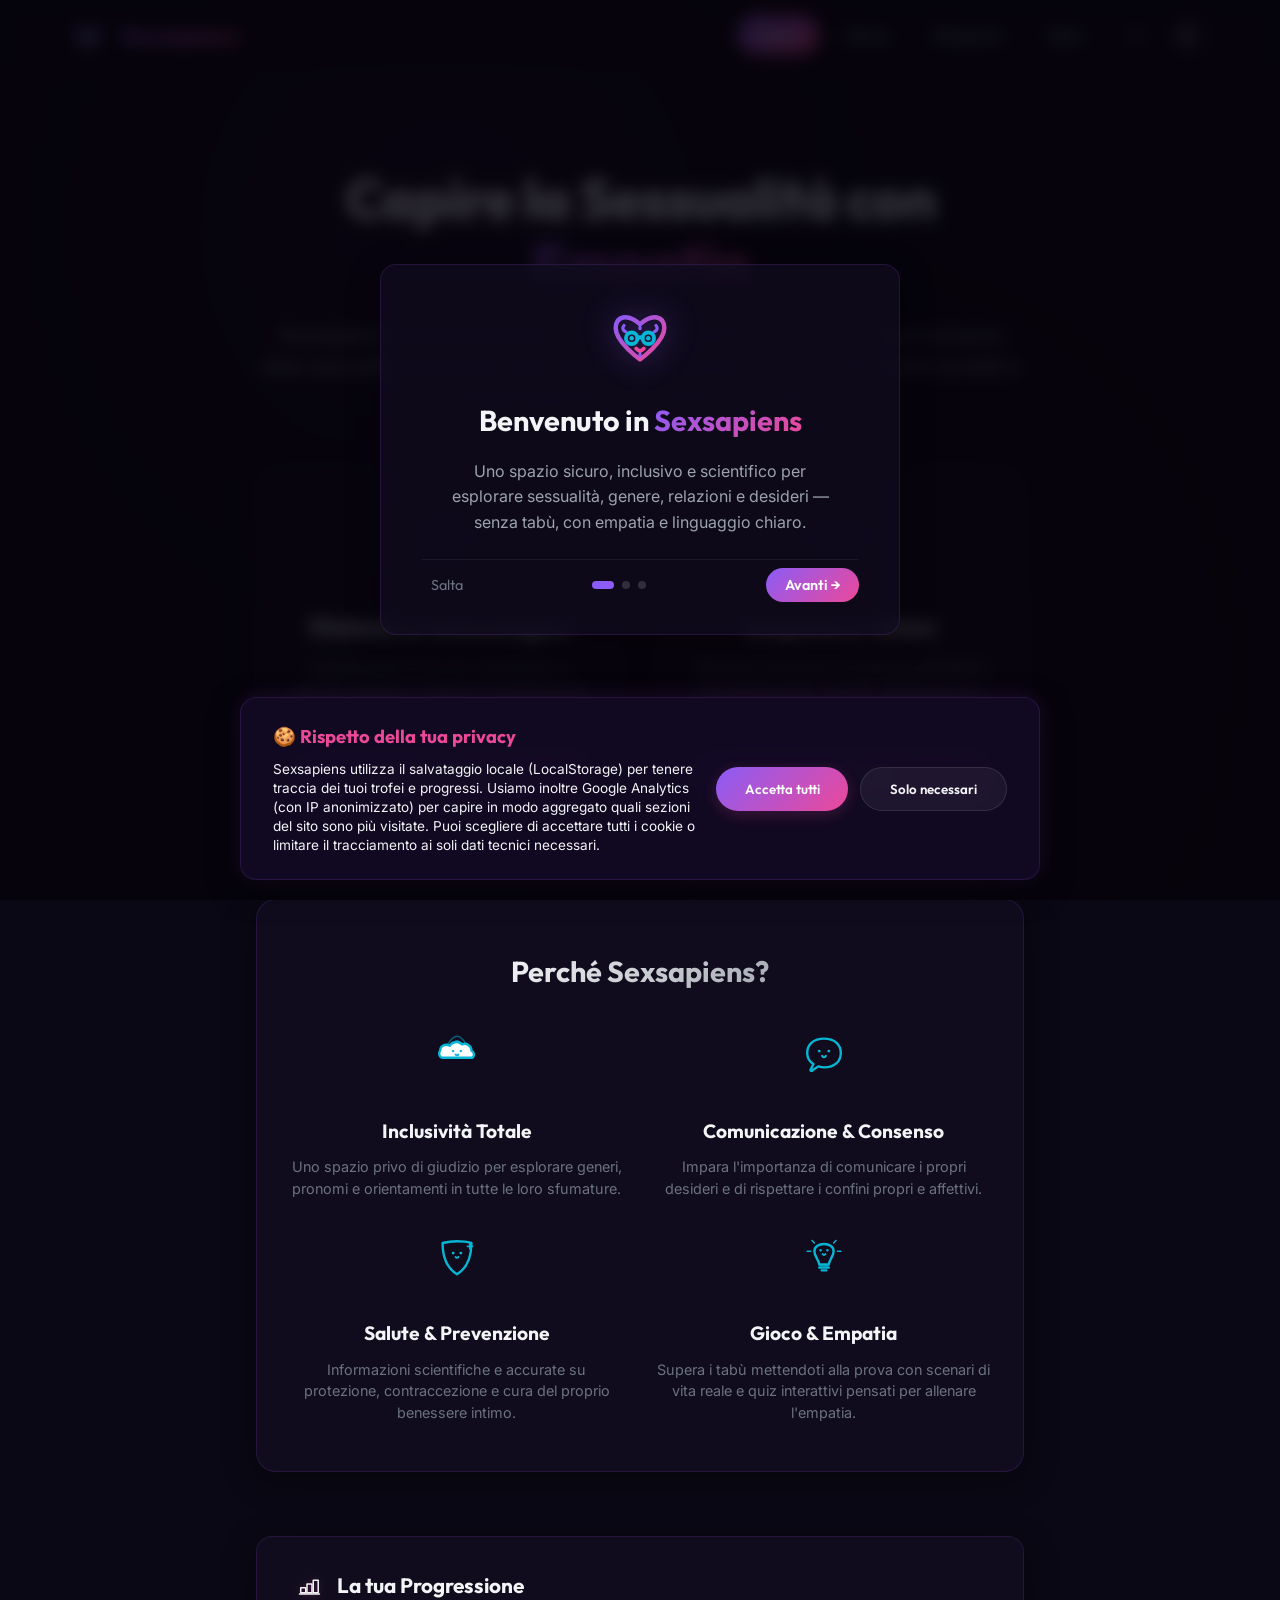
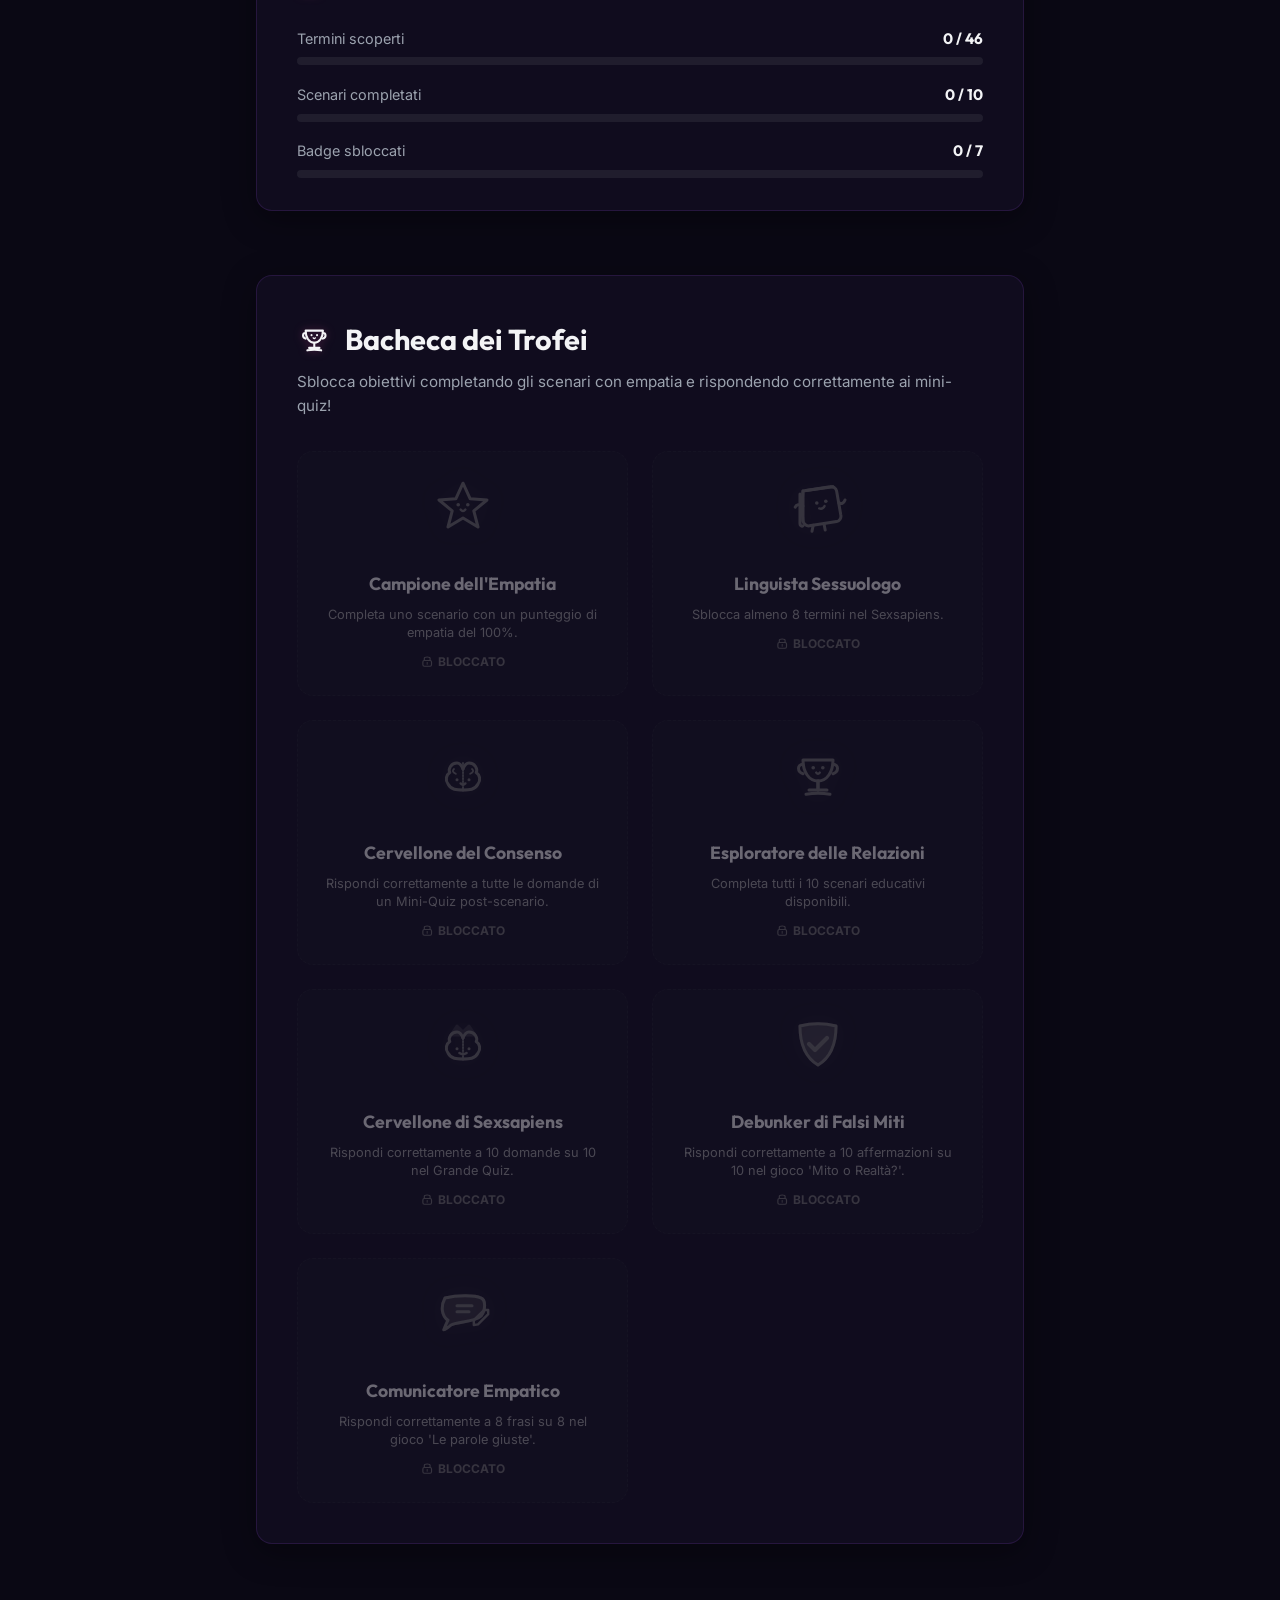
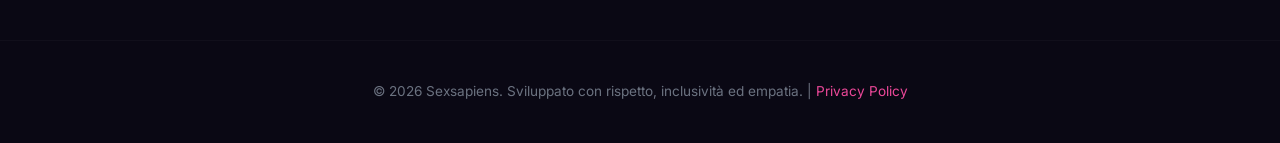
==== commit 2c72d040: "Aggiungi sezione Progressione visibile sulla home - Pannello glass-panel con 3 barre animate: termin" ====
--- a/index.html
+++ b/index.html
@@ -246,6 +246,47 @@
                     </div>
                 </div>
 
+                <!-- Progressione -->
+                <div class="progress-showcase glass-panel" id="progress-showcase">
+                    <h3>
+                        <svg class="doodle-icon-inline title-doodle-icon" viewBox="0 0 100 100" fill="none" stroke="currentColor" stroke-width="6" stroke-linecap="round" stroke-linejoin="round">
+                            <path d="M15 75 L15 55 L35 55 L35 75 Z"/>
+                            <path d="M40 75 L40 40 L60 40 L60 75 Z"/>
+                            <path d="M65 75 L65 25 L85 25 L85 75 Z"/>
+                            <path d="M10 80 L90 80"/>
+                        </svg>La tua Progressione
+                    </h3>
+                    <div class="progress-bars" id="progress-bars">
+                        <div class="progress-item">
+                            <div class="progress-label">
+                                <span>Termini scoperti</span>
+                                <span class="progress-count" id="prog-terms-count">0 / 0</span>
+                            </div>
+                            <div class="progress-track">
+                                <div class="progress-fill progress-fill-cyan" id="prog-terms-bar" style="width: 0%"></div>
+                            </div>
+                        </div>
+                        <div class="progress-item">
+                            <div class="progress-label">
+                                <span>Scenari completati</span>
+                                <span class="progress-count" id="prog-scenarios-count">0 / 0</span>
+                            </div>
+                            <div class="progress-track">
+                                <div class="progress-fill progress-fill-violet" id="prog-scenarios-bar" style="width: 0%"></div>
+                            </div>
+                        </div>
+                        <div class="progress-item">
+                            <div class="progress-label">
+                                <span>Badge sbloccati</span>
+                                <span class="progress-count" id="prog-badges-count">0 / 0</span>
+                            </div>
+                            <div class="progress-track">
+                                <div class="progress-fill progress-fill-magenta" id="prog-badges-bar" style="width: 0%"></div>
+                            </div>
+                        </div>
+                    </div>
+                </div>
+
                 <!-- Bacheca dei Trofei -->
                 <div class="trophy-showcase glass-panel">
                     <h3>
--- a/style.css
+++ b/style.css
@@ -1044,6 +1044,63 @@
 /* ==========================================================================
    STILI BACHECA DEI TROFEI (HOME)
    ========================================================================== */
+/* PROGRESSIONE */
+.progress-showcase {
+    margin-top: 4rem;
+    padding: 2rem 2.5rem;
+}
+
+.progress-showcase h3 {
+    font-size: 1.3rem;
+    margin-bottom: 1.5rem;
+    display: flex;
+    align-items: center;
+    gap: 0.6rem;
+}
+
+.progress-bars {
+    display: flex;
+    flex-direction: column;
+    gap: 1.1rem;
+}
+
+.progress-item {}
+
+.progress-label {
+    display: flex;
+    justify-content: space-between;
+    align-items: baseline;
+    margin-bottom: 0.4rem;
+    font-size: 0.9rem;
+    color: var(--text-secondary);
+}
+
+.progress-count {
+    font-family: var(--font-title);
+    font-weight: 700;
+    font-size: 0.95rem;
+    color: var(--text-primary);
+}
+
+.progress-track {
+    width: 100%;
+    height: 8px;
+    background: rgba(255,255,255,0.07);
+    border-radius: 10px;
+    overflow: hidden;
+}
+
+.progress-fill {
+    height: 100%;
+    border-radius: 10px;
+    transition: width 0.8s cubic-bezier(0.16, 1, 0.3, 1);
+}
+
+.progress-fill-cyan    { background: linear-gradient(90deg, #06b6d4, #22d3ee); box-shadow: 0 0 8px rgba(6, 182, 212, 0.4); }
+.progress-fill-violet  { background: linear-gradient(90deg, #8b5cf6, #a78bfa); box-shadow: 0 0 8px rgba(139, 92, 246, 0.4); }
+.progress-fill-magenta { background: linear-gradient(90deg, #ec4899, #f472b6); box-shadow: 0 0 8px rgba(236, 72, 153, 0.4); }
+
+/* TROFEI */
 .trophy-showcase {
     margin-top: 4rem;
     padding: 2.5rem;
